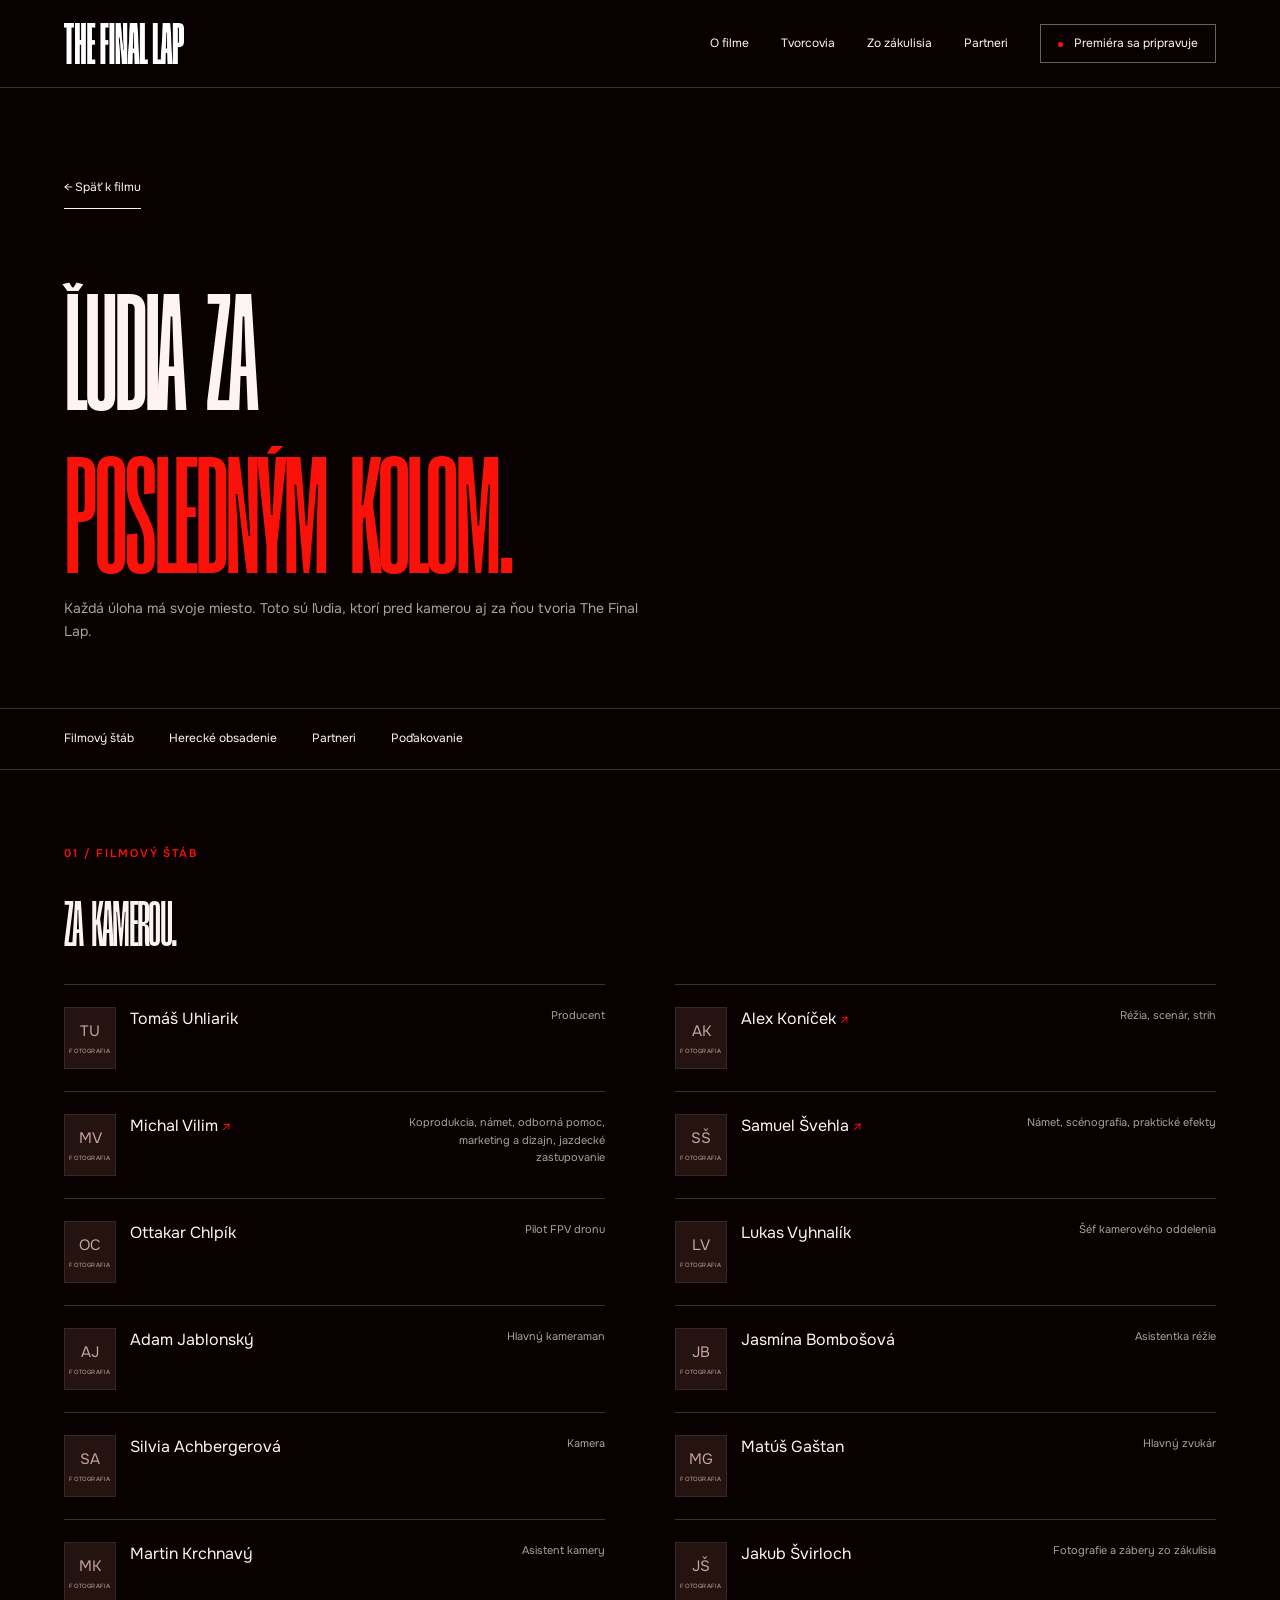
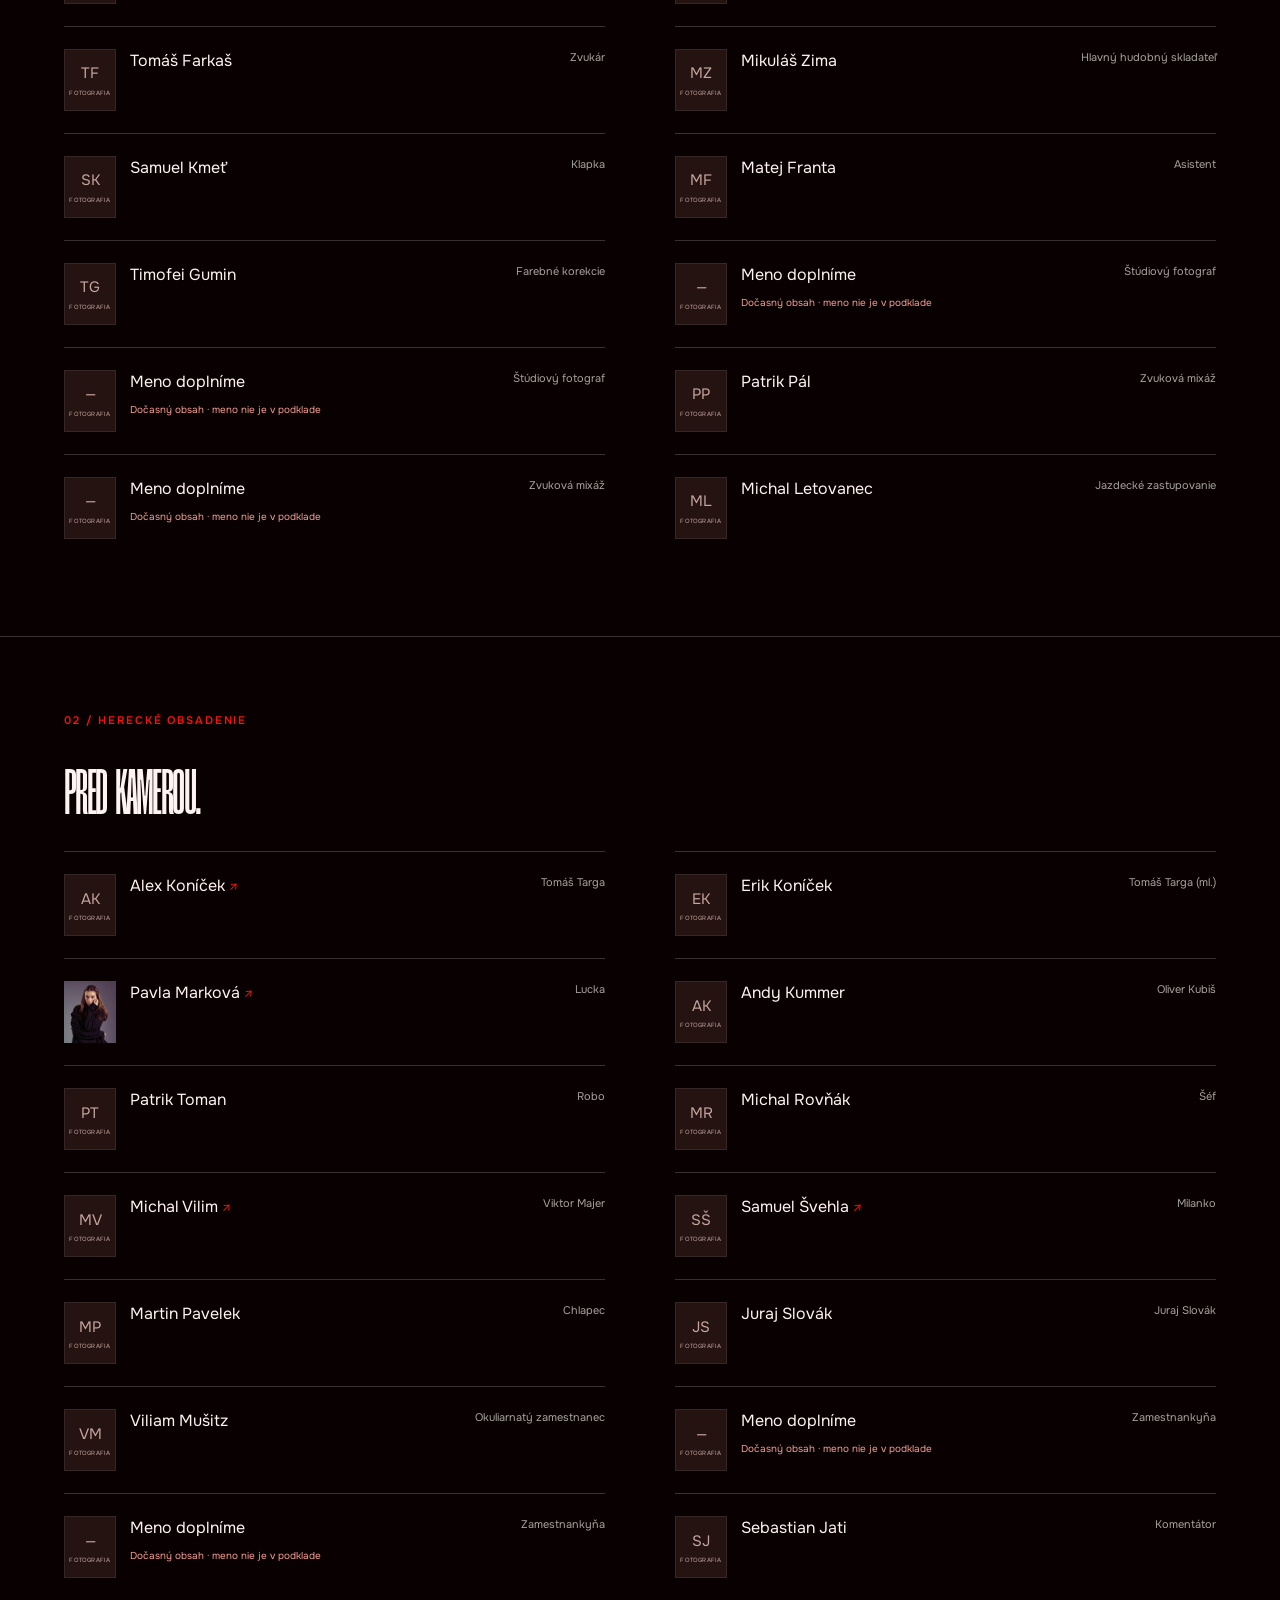
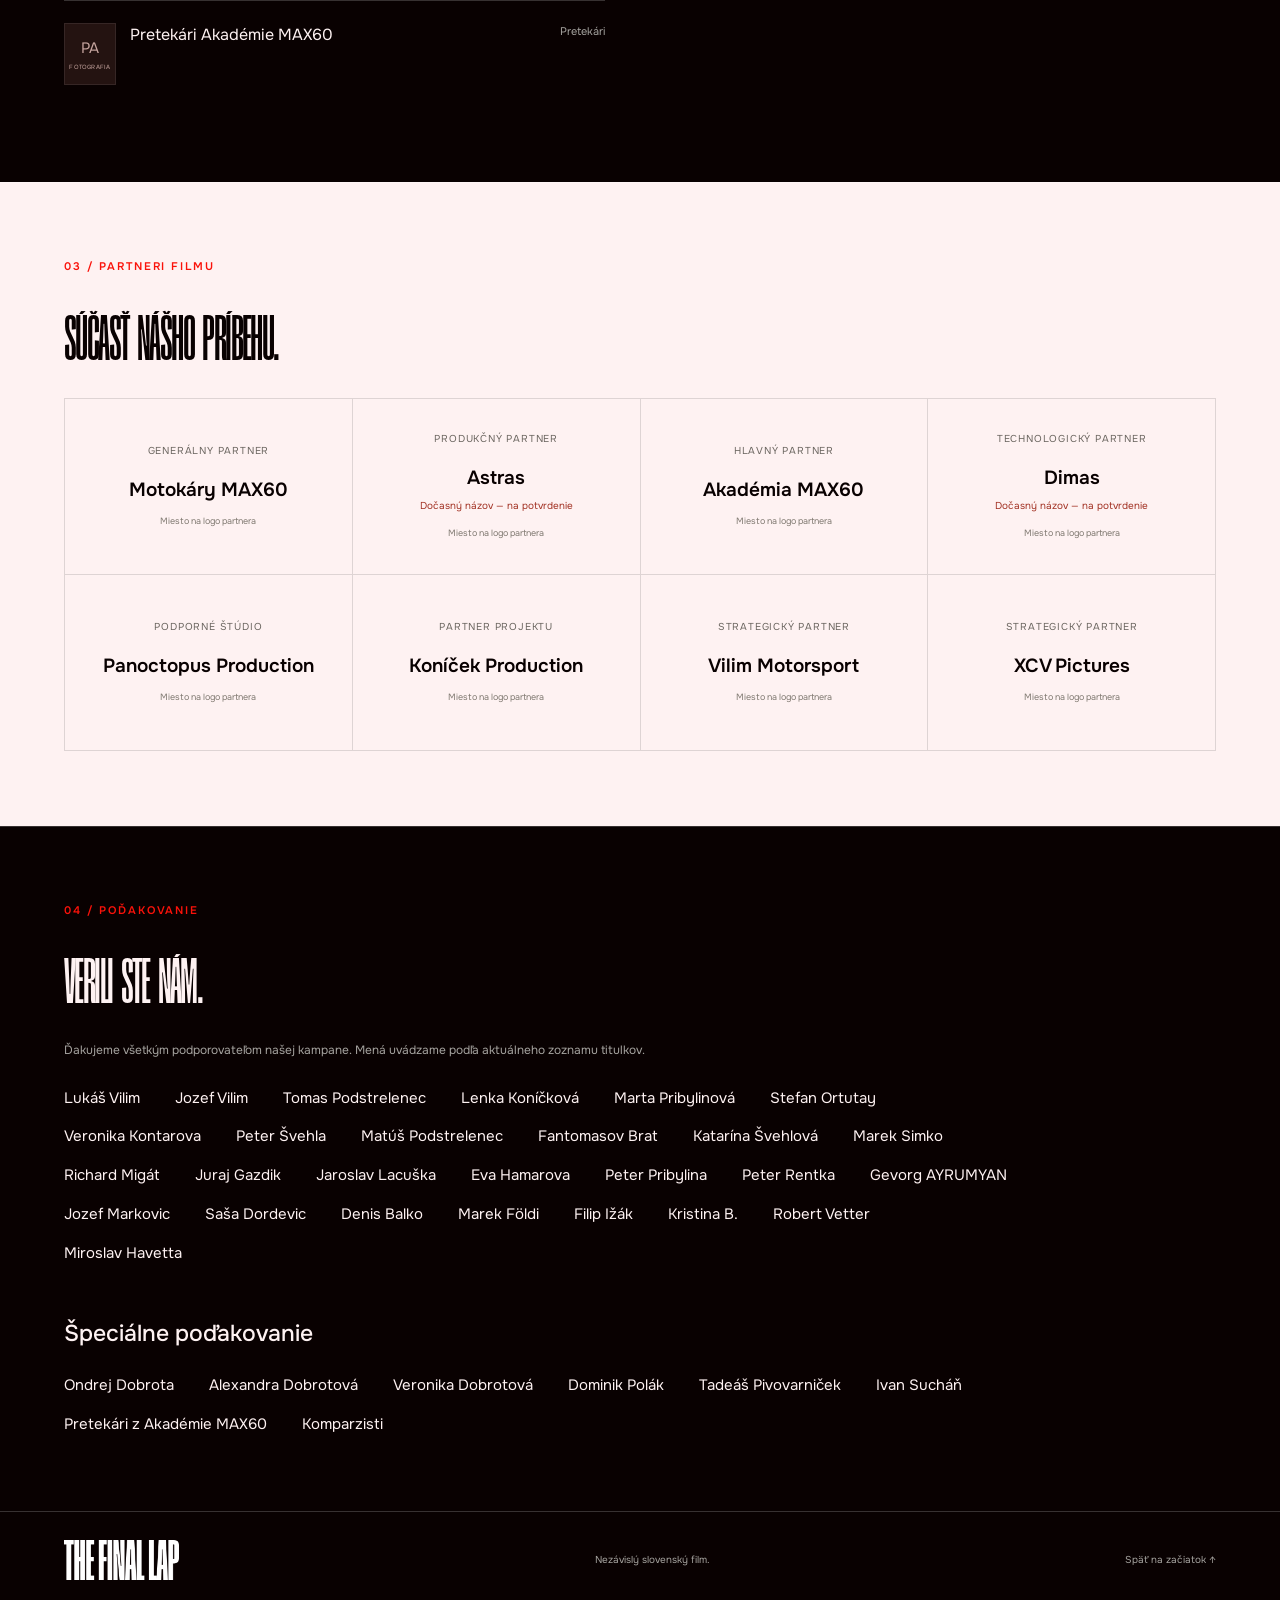
==== titulky.html @ b18e83c3 "initial commit" ====
<!doctype html>
<html lang="sk">
  <head>
    <meta charset="utf-8">
    <meta name="viewport" content="width=device-width, initial-scale=1">
    <meta name="theme-color" content="#090101">
    <title>
      Štáb a obsadenie — The Final Lap
    </title>
    <meta name="description" content="Kompletný štáb, herecké obsadenie, partneri a poďakovanie filmu The Final Lap.">
    <meta property="og:title" content="The Final Lap — Prvý svojho druhu">
    <meta property="og:description" content="Prvý slovenský motokárový film. Príbeh návratu na trať. Premiéra sa pripravuje.">
    <meta property="og:type" content="website">
    <meta property="og:locale" content="sk_SK">
    <meta property="og:image" content="assets/hero.webp">
    <link rel="icon" href="favicon.svg" type="image/svg+xml">
    <link rel="preload" href="assets/fonts/segment-a-bold.otf" as="font" type="font/otf" crossorigin>
    <link rel="stylesheet" href="styles.css">
    <script src="profiles.js" defer>
    </script>
    <script src="script.js" defer>
    </script>
  </head>
  <body class="credits-page">
    <a class="skip-link" href="#obsah">
      Preskočiť na obsah
    </a>
    <header class="header">
      <a class="brand" href="index.html" aria-label="The Final Lap — úvod">
        <img src="assets/logo.webp" alt="The Final Lap" width="1600" height="552">
      </a>
      <button class="menu-toggle" aria-expanded="false" aria-controls="navigation">
        Menu +
      </button>
      <nav class="nav" id="navigation" aria-label="Hlavná navigácia">
        <a href="index.html#o-filme">
          O filme
        </a>
        <a href="index.html#tvorcovia">
          Tvorcovia
        </a>
        <a href="index.html#zakulisie">
          Zo zákulisia
        </a>
        <a href="index.html#partneri">
          Partneri
        </a>
        <a class="nav-release" href="index.html#premiera">
          <span>
          </span>
          Premiéra sa pripravuje
        </a>
      </nav>
    </header>
    <main id="obsah">
      <section class="credits-hero wrap">
        <a class="text-link" href="index.html">
          ← Späť k filmu
        </a>
        <h1>
          Ľudia za
          <br>
          <span class="red">
            posledným kolom.
          </span>
        </h1>
        <p>
          Každá úloha má svoje miesto. Toto sú ľudia, ktorí pred kamerou aj za ňou tvoria The Final Lap.
        </p>
      </section>
      <nav class="credits-nav wrap" aria-label="Navigácia v titulkoch">
        <a href="#stab">
          Filmový štáb
        </a>
        <a href="#obsadenie">
          Herecké obsadenie
        </a>
        <a href="#partneri">
          Partneri
        </a>
        <a href="#podakovanie">
          Poďakovanie
        </a>
      </nav>
      <section class="credits-section wrap" id="stab">
        <p class="eyebrow red" style="margin-bottom:20px">
          01 / Filmový štáb
        </p>
        <h2>
          Za kamerou.
        </h2>
        <div class="credit-list">
          <div class="credit-row">
            <span class="credit-avatar placeholder-avatar" aria-label="Miesto na fotografiu">
              <span aria-hidden="true">
                TU
              </span>
              <small>
                Fotografia
              </small>
            </span>
            <div class="credit-person">
              <span class="name">
                Tomáš Uhliarik
              </span>
            </div>
            <span class="role">
              Producent
            </span>
          </div>
          <div class="credit-row">
            <span class="credit-avatar placeholder-avatar" aria-label="Miesto na fotografiu">
              <span aria-hidden="true">
                AK
              </span>
              <small>
                Fotografia
              </small>
            </span>
            <div class="credit-person">
              <button data-person="alex">
                <span class="name">
                  Alex Koníček
                </span>
              </button>
            </div>
            <span class="role">
              Réžia, scenár, strih
            </span>
          </div>
          <div class="credit-row">
            <span class="credit-avatar placeholder-avatar" aria-label="Miesto na fotografiu">
              <span aria-hidden="true">
                MV
              </span>
              <small>
                Fotografia
              </small>
            </span>
            <div class="credit-person">
              <button data-person="michal">
                <span class="name">
                  Michal Vilim
                </span>
              </button>
            </div>
            <span class="role">
              Koprodukcia, námet, odborná pomoc, marketing a dizajn, jazdecké zastupovanie
            </span>
          </div>
          <div class="credit-row">
            <span class="credit-avatar placeholder-avatar" aria-label="Miesto na fotografiu">
              <span aria-hidden="true">
                SŠ
              </span>
              <small>
                Fotografia
              </small>
            </span>
            <div class="credit-person">
              <button data-person="samuel">
                <span class="name">
                  Samuel Švehla
                </span>
              </button>
            </div>
            <span class="role">
              Námet, scénografia, praktické efekty
            </span>
          </div>
          <div class="credit-row">
            <span class="credit-avatar placeholder-avatar" aria-label="Miesto na fotografiu">
              <span aria-hidden="true">
                OC
              </span>
              <small>
                Fotografia
              </small>
            </span>
            <div class="credit-person">
              <span class="name">
                Ottakar Chlpík
              </span>
            </div>
            <span class="role">
              Pilot FPV dronu
            </span>
          </div>
          <div class="credit-row">
            <span class="credit-avatar placeholder-avatar" aria-label="Miesto na fotografiu">
              <span aria-hidden="true">
                LV
              </span>
              <small>
                Fotografia
              </small>
            </span>
            <div class="credit-person">
              <span class="name">
                Lukas Vyhnalík
              </span>
            </div>
            <span class="role">
              Šéf kamerového oddelenia
            </span>
          </div>
          <div class="credit-row">
            <span class="credit-avatar placeholder-avatar" aria-label="Miesto na fotografiu">
              <span aria-hidden="true">
                AJ
              </span>
              <small>
                Fotografia
              </small>
            </span>
            <div class="credit-person">
              <span class="name">
                Adam Jablonský
              </span>
            </div>
            <span class="role">
              Hlavný kameraman
            </span>
          </div>
          <div class="credit-row">
            <span class="credit-avatar placeholder-avatar" aria-label="Miesto na fotografiu">
              <span aria-hidden="true">
                JB
              </span>
              <small>
                Fotografia
              </small>
            </span>
            <div class="credit-person">
              <span class="name">
                Jasmína Bombošová
              </span>
            </div>
            <span class="role">
              Asistentka réžie
            </span>
          </div>
          <div class="credit-row">
            <span class="credit-avatar placeholder-avatar" aria-label="Miesto na fotografiu">
              <span aria-hidden="true">
                SA
              </span>
              <small>
                Fotografia
              </small>
            </span>
            <div class="credit-person">
              <span class="name">
                Silvia Achbergerová
              </span>
            </div>
            <span class="role">
              Kamera
            </span>
          </div>
          <div class="credit-row">
            <span class="credit-avatar placeholder-avatar" aria-label="Miesto na fotografiu">
              <span aria-hidden="true">
                MG
              </span>
              <small>
                Fotografia
              </small>
            </span>
            <div class="credit-person">
              <span class="name">
                Matúš Gaštan
              </span>
            </div>
            <span class="role">
              Hlavný zvukár
            </span>
          </div>
          <div class="credit-row">
            <span class="credit-avatar placeholder-avatar" aria-label="Miesto na fotografiu">
              <span aria-hidden="true">
                MK
              </span>
              <small>
                Fotografia
              </small>
            </span>
            <div class="credit-person">
              <span class="name">
                Martin Krchnavý
              </span>
            </div>
            <span class="role">
              Asistent kamery
            </span>
          </div>
          <div class="credit-row">
            <span class="credit-avatar placeholder-avatar" aria-label="Miesto na fotografiu">
              <span aria-hidden="true">
                JŠ
              </span>
              <small>
                Fotografia
              </small>
            </span>
            <div class="credit-person">
              <span class="name">
                Jakub Švirloch
              </span>
            </div>
            <span class="role">
              Fotografie a zábery zo zákulisia
            </span>
          </div>
          <div class="credit-row">
            <span class="credit-avatar placeholder-avatar" aria-label="Miesto na fotografiu">
              <span aria-hidden="true">
                TF
              </span>
              <small>
                Fotografia
              </small>
            </span>
            <div class="credit-person">
              <span class="name">
                Tomáš Farkaš
              </span>
            </div>
            <span class="role">
              Zvukár
            </span>
          </div>
          <div class="credit-row">
            <span class="credit-avatar placeholder-avatar" aria-label="Miesto na fotografiu">
              <span aria-hidden="true">
                MZ
              </span>
              <small>
                Fotografia
              </small>
            </span>
            <div class="credit-person">
              <span class="name">
                Mikuláš Zima
              </span>
            </div>
            <span class="role">
              Hlavný hudobný skladateľ
            </span>
          </div>
          <div class="credit-row">
            <span class="credit-avatar placeholder-avatar" aria-label="Miesto na fotografiu">
              <span aria-hidden="true">
                SK
              </span>
              <small>
                Fotografia
              </small>
            </span>
            <div class="credit-person">
              <span class="name">
                Samuel Kmeť
              </span>
            </div>
            <span class="role">
              Klapka
            </span>
          </div>
          <div class="credit-row">
            <span class="credit-avatar placeholder-avatar" aria-label="Miesto na fotografiu">
              <span aria-hidden="true">
                MF
              </span>
              <small>
                Fotografia
              </small>
            </span>
            <div class="credit-person">
              <span class="name">
                Matej Franta
              </span>
            </div>
            <span class="role">
              Asistent
            </span>
          </div>
          <div class="credit-row">
            <span class="credit-avatar placeholder-avatar" aria-label="Miesto na fotografiu">
              <span aria-hidden="true">
                TG
              </span>
              <small>
                Fotografia
              </small>
            </span>
            <div class="credit-person">
              <span class="name">
                Timofei Gumin
              </span>
            </div>
            <span class="role">
              Farebné korekcie
            </span>
          </div>
          <div class="credit-row">
            <span class="credit-avatar placeholder-avatar" aria-label="Miesto na fotografiu">
              <span aria-hidden="true">
                —
              </span>
              <small>
                Fotografia
              </small>
            </span>
            <div class="credit-person">
              <span class="name">
                Meno doplníme
              </span>
              <span class="pending">
                Dočasný obsah · meno nie je v podklade
              </span>
            </div>
            <span class="role">
              Štúdiový fotograf
            </span>
          </div>
          <div class="credit-row">
            <span class="credit-avatar placeholder-avatar" aria-label="Miesto na fotografiu">
              <span aria-hidden="true">
                —
              </span>
              <small>
                Fotografia
              </small>
            </span>
            <div class="credit-person">
              <span class="name">
                Meno doplníme
              </span>
              <span class="pending">
                Dočasný obsah · meno nie je v podklade
              </span>
            </div>
            <span class="role">
              Štúdiový fotograf
            </span>
          </div>
          <div class="credit-row">
            <span class="credit-avatar placeholder-avatar" aria-label="Miesto na fotografiu">
              <span aria-hidden="true">
                PP
              </span>
              <small>
                Fotografia
              </small>
            </span>
            <div class="credit-person">
              <span class="name">
                Patrik Pál
              </span>
            </div>
            <span class="role">
              Zvuková mixáž
            </span>
          </div>
          <div class="credit-row">
            <span class="credit-avatar placeholder-avatar" aria-label="Miesto na fotografiu">
              <span aria-hidden="true">
                —
              </span>
              <small>
                Fotografia
              </small>
            </span>
            <div class="credit-person">
              <span class="name">
                Meno doplníme
              </span>
              <span class="pending">
                Dočasný obsah · meno nie je v podklade
              </span>
            </div>
            <span class="role">
              Zvuková mixáž
            </span>
          </div>
          <div class="credit-row">
            <span class="credit-avatar placeholder-avatar" aria-label="Miesto na fotografiu">
              <span aria-hidden="true">
                ML
              </span>
              <small>
                Fotografia
              </small>
            </span>
            <div class="credit-person">
              <span class="name">
                Michal Letovanec
              </span>
            </div>
            <span class="role">
              Jazdecké zastupovanie
            </span>
          </div>
        </div>
      </section>
      <section class="credits-section wrap" id="obsadenie">
        <p class="eyebrow red" style="margin-bottom:20px">
          02 / Herecké obsadenie
        </p>
        <h2>
          Pred kamerou.
        </h2>
        <div class="credit-list">
          <div class="credit-row">
            <span class="credit-avatar placeholder-avatar" aria-label="Miesto na fotografiu">
              <span aria-hidden="true">
                AK
              </span>
              <small>
                Fotografia
              </small>
            </span>
            <div class="credit-person">
              <button data-person="alex">
                <span class="name">
                  Alex Koníček
                </span>
              </button>
            </div>
            <span class="role">
              Tomáš Targa
            </span>
          </div>
          <div class="credit-row">
            <span class="credit-avatar placeholder-avatar" aria-label="Miesto na fotografiu">
              <span aria-hidden="true">
                EK
              </span>
              <small>
                Fotografia
              </small>
            </span>
            <div class="credit-person">
              <span class="name">
                Erik Koníček
              </span>
            </div>
            <span class="role">
              Tomáš Targa (ml.)
            </span>
          </div>
          <div class="credit-row">
            <img class="credit-avatar" src="assets/pavla.webp" alt="" loading="lazy" width="1080" height="1350">
            <div class="credit-person">
              <button data-person="pavla">
                <span class="name">
                  Pavla Marková
                </span>
              </button>
            </div>
            <span class="role">
              Lucka
            </span>
          </div>
          <div class="credit-row">
            <span class="credit-avatar placeholder-avatar" aria-label="Miesto na fotografiu">
              <span aria-hidden="true">
                AK
              </span>
              <small>
                Fotografia
              </small>
            </span>
            <div class="credit-person">
              <span class="name">
                Andy Kummer
              </span>
            </div>
            <span class="role">
              Oliver Kubiš
            </span>
          </div>
          <div class="credit-row">
            <span class="credit-avatar placeholder-avatar" aria-label="Miesto na fotografiu">
              <span aria-hidden="true">
                PT
              </span>
              <small>
                Fotografia
              </small>
            </span>
            <div class="credit-person">
              <span class="name">
                Patrik Toman
              </span>
            </div>
            <span class="role">
              Robo
            </span>
          </div>
          <div class="credit-row">
            <span class="credit-avatar placeholder-avatar" aria-label="Miesto na fotografiu">
              <span aria-hidden="true">
                MR
              </span>
              <small>
                Fotografia
              </small>
            </span>
            <div class="credit-person">
              <span class="name">
                Michal Rovňák
              </span>
            </div>
            <span class="role">
              Šéf
            </span>
          </div>
          <div class="credit-row">
            <span class="credit-avatar placeholder-avatar" aria-label="Miesto na fotografiu">
              <span aria-hidden="true">
                MV
              </span>
              <small>
                Fotografia
              </small>
            </span>
            <div class="credit-person">
              <button data-person="michal">
                <span class="name">
                  Michal Vilim
                </span>
              </button>
            </div>
            <span class="role">
              Viktor Majer
            </span>
          </div>
          <div class="credit-row">
            <span class="credit-avatar placeholder-avatar" aria-label="Miesto na fotografiu">
              <span aria-hidden="true">
                SŠ
              </span>
              <small>
                Fotografia
              </small>
            </span>
            <div class="credit-person">
              <button data-person="samuel">
                <span class="name">
                  Samuel Švehla
                </span>
              </button>
            </div>
            <span class="role">
              Milanko
            </span>
          </div>
          <div class="credit-row">
            <span class="credit-avatar placeholder-avatar" aria-label="Miesto na fotografiu">
              <span aria-hidden="true">
                MP
              </span>
              <small>
                Fotografia
              </small>
            </span>
            <div class="credit-person">
              <span class="name">
                Martin Pavelek
              </span>
            </div>
            <span class="role">
              Chlapec
            </span>
          </div>
          <div class="credit-row">
            <span class="credit-avatar placeholder-avatar" aria-label="Miesto na fotografiu">
              <span aria-hidden="true">
                JS
              </span>
              <small>
                Fotografia
              </small>
            </span>
            <div class="credit-person">
              <span class="name">
                Juraj Slovák
              </span>
            </div>
            <span class="role">
              Juraj Slovák
            </span>
          </div>
          <div class="credit-row">
            <span class="credit-avatar placeholder-avatar" aria-label="Miesto na fotografiu">
              <span aria-hidden="true">
                VM
              </span>
              <small>
                Fotografia
              </small>
            </span>
            <div class="credit-person">
              <span class="name">
                Viliam Mušitz
              </span>
            </div>
            <span class="role">
              Okuliarnatý zamestnanec
            </span>
          </div>
          <div class="credit-row">
            <span class="credit-avatar placeholder-avatar" aria-label="Miesto na fotografiu">
              <span aria-hidden="true">
                —
              </span>
              <small>
                Fotografia
              </small>
            </span>
            <div class="credit-person">
              <span class="name">
                Meno doplníme
              </span>
              <span class="pending">
                Dočasný obsah · meno nie je v podklade
              </span>
            </div>
            <span class="role">
              Zamestnankyňa
            </span>
          </div>
          <div class="credit-row">
            <span class="credit-avatar placeholder-avatar" aria-label="Miesto na fotografiu">
              <span aria-hidden="true">
                —
              </span>
              <small>
                Fotografia
              </small>
            </span>
            <div class="credit-person">
              <span class="name">
                Meno doplníme
              </span>
              <span class="pending">
                Dočasný obsah · meno nie je v podklade
              </span>
            </div>
            <span class="role">
              Zamestnankyňa
            </span>
          </div>
          <div class="credit-row">
            <span class="credit-avatar placeholder-avatar" aria-label="Miesto na fotografiu">
              <span aria-hidden="true">
                SJ
              </span>
              <small>
                Fotografia
              </small>
            </span>
            <div class="credit-person">
              <span class="name">
                Sebastian Jati
              </span>
            </div>
            <span class="role">
              Komentátor
            </span>
          </div>
          <div class="credit-row">
            <span class="credit-avatar placeholder-avatar" aria-label="Miesto na fotografiu">
              <span aria-hidden="true">
                PA
              </span>
              <small>
                Fotografia
              </small>
            </span>
            <div class="credit-person">
              <span class="name">
                Pretekári Akadémie MAX60
              </span>
            </div>
            <span class="role">
              Pretekári
            </span>
          </div>
        </div>
      </section>
      <section class="credits-section light wrap" id="partneri">
        <p class="eyebrow red" style="margin-bottom:20px">
          03 / Partneri filmu
        </p>
        <h2>
          Súčasť nášho príbehu.
        </h2>
        <div class="partner-grid">
          <div class="partner">
            <span class="partner-role">
              Generálny partner
            </span>
            <strong>
              Motokáry MAX60
            </strong>
            <span class="logo-pending">
              Miesto na logo partnera
            </span>
          </div>
          <div class="partner">
            <span class="partner-role">
              Produkčný partner
            </span>
            <strong>
              Astras
            </strong>
            <span class="pending">
              Dočasný názov — na potvrdenie
            </span>
            <span class="logo-pending">
              Miesto na logo partnera
            </span>
          </div>
          <div class="partner">
            <span class="partner-role">
              Hlavný partner
            </span>
            <strong>
              Akadémia MAX60
            </strong>
            <span class="logo-pending">
              Miesto na logo partnera
            </span>
          </div>
          <div class="partner">
            <span class="partner-role">
              Technologický partner
            </span>
            <strong>
              Dimas
            </strong>
            <span class="pending">
              Dočasný názov — na potvrdenie
            </span>
            <span class="logo-pending">
              Miesto na logo partnera
            </span>
          </div>
          <div class="partner">
            <span class="partner-role">
              Podporné štúdio
            </span>
            <strong>
              Panoctopus Production
            </strong>
            <span class="logo-pending">
              Miesto na logo partnera
            </span>
          </div>
          <div class="partner">
            <span class="partner-role">
              Partner projektu
            </span>
            <strong>
              Koníček Production
            </strong>
            <span class="logo-pending">
              Miesto na logo partnera
            </span>
          </div>
          <div class="partner">
            <span class="partner-role">
              Strategický partner
            </span>
            <strong>
              Vilim Motorsport
            </strong>
            <span class="logo-pending">
              Miesto na logo partnera
            </span>
          </div>
          <div class="partner">
            <span class="partner-role">
              Strategický partner
            </span>
            <strong>
              XCV Pictures
            </strong>
            <span class="logo-pending">
              Miesto na logo partnera
            </span>
          </div>
        </div>
      </section>
      <section class="credits-section wrap" id="podakovanie">
        <p class="eyebrow red" style="margin-bottom:20px">
          04 / Poďakovanie
        </p>
        <h2>
          Verili ste nám.
        </h2>
        <p class="credits-note">
          Ďakujeme všetkým podporovateľom našej kampane. Mená uvádzame podľa aktuálneho zoznamu titulkov.
        </p>
        <div class="thanks-list">
          <span>
            Lukáš Vilim
          </span>
          <span>
            Jozef Vilim
          </span>
          <span>
            Tomas Podstrelenec
          </span>
          <span>
            Lenka Koníčková
          </span>
          <span>
            Marta Pribylinová
          </span>
          <span>
            Stefan Ortutay
          </span>
          <span>
            Veronika Kontarova
          </span>
          <span>
            Peter Švehla
          </span>
          <span>
            Matúš Podstrelenec
          </span>
          <span>
            Fantomasov Brat
          </span>
          <span>
            Katarína Švehlová
          </span>
          <span>
            Marek Simko
          </span>
          <span>
            Richard Migát
          </span>
          <span>
            Juraj Gazdik
          </span>
          <span>
            Jaroslav Lacuška
          </span>
          <span>
            Eva Hamarova
          </span>
          <span>
            Peter Pribylina
          </span>
          <span>
            Peter Rentka
          </span>
          <span>
            Gevorg AYRUMYAN
          </span>
          <span>
            Jozef Markovic
          </span>
          <span>
            Saša Dordevic
          </span>
          <span>
            Denis Balko
          </span>
          <span>
            Marek Földi
          </span>
          <span>
            Filip Ižák
          </span>
          <span>
            Kristina B.
          </span>
          <span>
            Robert Vetter
          </span>
          <span>
            Miroslav Havetta
          </span>
        </div>
        <h3 style="margin:55px 0 25px">
          Špeciálne poďakovanie
        </h3>
        <div class="thanks-list">
          <span>
            Ondrej Dobrota
          </span>
          <span>
            Alexandra Dobrotová
          </span>
          <span>
            Veronika Dobrotová
          </span>
          <span>
            Dominik Polák
          </span>
          <span>
            Tadeáš Pivovarniček
          </span>
          <span>
            Ivan Sucháň
          </span>
          <span>
            Pretekári z Akadémie MAX60
          </span>
          <span>
            Komparzisti
          </span>
        </div>
      </section>
    </main>
    <footer class="footer wrap">
      <a href="index.html">
        <img src="assets/logo.webp" alt="The Final Lap — úvod" width="1600" height="552">
      </a>
      <span>
        Nezávislý slovenský film.
      </span>
      <a href="#obsah">
        Späť na začiatok ↑
      </a>
    </footer>
    <dialog id="profile-dialog" aria-labelledby="profile-name">
      <button class="dialog-close" aria-label="Zavrieť medailón">
        ×
      </button>
      <div class="profile-layout">
        <div class="portrait profile-portrait">
        </div>
        <div class="profile-copy">
          <h2 id="profile-name">
          </h2>
          <p class="profile-role">
          </p>
          <p class="profile-bio">
          </p>
          <p class="profile-source">
          </p>
        </div>
      </div>
    </dialog>
  </body>
</html>
---- styles.css ----
@font-face {
  font-family: Onest;
  src: url('assets/fonts/onest-400.ttf') format('truetype');
  font-weight: 400;
  font-display: swap
}

@font-face {
  font-family: Onest;
  src: url('assets/fonts/onest-500.ttf') format('truetype');
  font-weight: 500;
  font-display: swap
}

@font-face {
  font-family: Onest;
  src: url('assets/fonts/onest-600.ttf') format('truetype');
  font-weight: 600;
  font-display: swap
}

@font-face {
  font-family: Onest;
  src: url('assets/fonts/onest-700.ttf') format('truetype');
  font-weight: 700;
  font-display: swap
}

@font-face {
  font-family: 'Segment A';
  src: url('assets/fonts/segment-a-bold.otf') format('opentype');
  font-weight: 400;
  font-display: swap
}

/* FARBY A ZÁKLADNÉ NASTAVENIA */
:root {
  --red: #fa120a;
  --ink: #090101;
  --paper: #fef2f2;
  --muted: #a5a39f;
  --line: #ffffff30;
  --display: 'Segment A',Impact,Onest,sans-serif;
  --gutter: clamp(22px,5vw,88px)
}

* {
  box-sizing: border-box
}

html {
  scroll-behavior: smooth;
  scroll-padding-top: 95px
}

body {
  margin: 0;
  background: var(--ink);
  color: var(--paper);
  font-family: Onest,Arial,sans-serif;
  font-size: 15px;
  line-height: 1.65
}

body.modal-open {
  overflow: hidden
}

a {
  color: inherit;
  text-decoration: none
}

button {
  font: inherit;
  color: inherit;
  cursor: pointer
}

img {
  display: block;
  max-width: 100%;
  height: auto
}

button,a {
  -webkit-tap-highlight-color: transparent
}

button:focus-visible,a:focus-visible,summary:focus-visible {
  outline: 2px solid var(--red);
  outline-offset: 6px
}

::selection {
  background: var(--red);
  color: white
}

h1,h2,h3,p {
  margin: 0
}

h1,h2 {
  font-family: var(--display);
  font-weight: 400;
  text-transform: uppercase;
  line-height: .98;
  letter-spacing: -.025em
}

h2 {
  font-size: clamp(82px,10vw,150px)
}

h3 {
  font-weight: 500;
  font-size: 23px;
  line-height: 1.2
}

p+p {
  margin-top: 20px
}

small {
  font-size: 12px
}

.eyebrow {
  font-size: 11px;
  letter-spacing: .17em;
  text-transform: uppercase;
  font-weight: 600;
  line-height: 1.5
}

.red {
  color: var(--red)
}

.muted {
  color: var(--muted)
}

.wrap {
  padding-inline: var(--gutter)
}

.section {
  padding-block: 110px
}

.skip-link {
  position: fixed;
  left: 20px;
  top: 10px;
  transform: translateY(-200%);
  opacity: 0;
  pointer-events: none;
  z-index: 100;
  background: var(--paper);
  color: var(--ink);
  padding: 12px
}

.skip-link:focus {
  transform: none;
  opacity: 1;
  pointer-events: auto
}

/* HLAVIČKA A NAVIGÁCIA */
.header {
  height: 88px;
  display: flex;
  align-items: center;
  justify-content: space-between;
  padding-inline: var(--gutter);
  position: absolute;
  top: 0;
  left: 0;
  width: 100%;
  z-index: 10;
  border-bottom: 1px solid var(--line)
}

.brand {
  width: 120px
}

.nav {
  display: flex;
  gap: 32px;
  align-items: center
}

.nav a {
  font-size: 12px
}

.nav a:hover,.nav a[aria-current] {
  color: var(--red)
}

.nav .nav-release {
  border: 1px solid #ffffff60;
  padding: 9px 17px
}

.nav-release span {
  display: inline-block;
  width: 5px;
  height: 5px;
  background: var(--red);
  border-radius: 50%;
  margin-right: 8px
}

.menu-toggle {
  display: none;
  background: none;
  border: 1px solid var(--line);
  padding: 8px 15px
}

/* ÚVODNÝ FILMOVÝ VIZUÁL */
.hero {
  position: relative;
  min-height: 840px;
  height: 100svh;
  max-height: 1100px;
  display: flex;
  flex-direction: column;
  justify-content: space-between;
  padding-top: 134px;
  overflow: hidden;
  background: #202323
}

.hero-photo {
  position: absolute;
  inset: 0;
  width: 100%;
  height: 100%;
  object-fit: cover;
  object-position: 50% 57%;
  z-index: 0
}

.hero:after {
  content: '';
  position: absolute;
  inset: 0;
  background: linear-gradient(180deg,#080c0e85 0%,#080c0e25 28%,#080c0e10 42%,#080c0edb 100%);
  z-index: 0
}

.hero-top,.hero-title,.hero-bottom {
  position: relative;
  z-index: 1
}

.hero-top {
  display: flex;
  justify-content: space-between;
  align-items: center
}

.hero-top .eyebrow:last-child {
  color: #e0dfd9
}

.hero-title {
  width: 100%;
  margin-top: 25px
}

.hero-title img {
  width: 100%;
  height: auto;
  max-height: none;
  object-fit: contain
}

.hero-title .title-note {
  font-family: Onest,Arial,sans-serif;
  display: flex;
  justify-content: space-between;
  margin-top: 19px;
  font-size: 10px;
  letter-spacing: .22em;
  text-transform: uppercase
}

.hero-bottom {
  padding-block: 35px 48px;
  display: flex;
  justify-content: space-between;
  align-items: flex-end;
  gap: 35px
}

.hero-bottom h2 {
  font-size: clamp(52px,5.5vw,80px);
  line-height: 1.05;
  max-width: 600px
}

.hero-bottom p {
  max-width: 330px;
  font-size: 13px;
  margin-top: 18px;
  color: #dbdad4
}

.button {
  display: inline-flex;
  align-items: center;
  justify-content: space-between;
  gap: 35px;
  padding: 17px 23px;
  font-size: 12px;
  font-weight: 600;
  border: 1px solid currentColor;
  transition: background .2s,color .2s
}

.button:hover {
  background: var(--paper);
  color: var(--ink)
}

.button.primary {
  background: var(--red);
  border-color: var(--red);
  color: white
}

.button.primary:hover {
  background: #c6140e
}

.arrow {
  font-size: 22px;
  line-height: 1
}

.hero-side {
  position: absolute;
  right: 14px;
  top: 46%;
  z-index: 1;
  writing-mode: vertical-rl;
  font-size: 9px;
  letter-spacing: .23em
}

.ribbon {
  background: var(--red);
  padding: 16px var(--gutter);
  display: flex;
  justify-content: space-between;
  gap: 20px;
  font-size: 10px;
  letter-spacing: .15em;
  text-transform: uppercase
}

.ribbon span:before {
  content: '+';
  margin-right: 22px
}

/* PRÍBEH FILMU */
.light {
  background: var(--paper);
  color: var(--ink)
}

.section-kicker {
  display: flex;
  justify-content: space-between;
  align-items: center;
  border-top: 1px solid currentColor;
  padding-top: 17px;
  margin-bottom: 52px;
  opacity: .8
}

.story-grid {
  display: grid;
  grid-template-columns: 1.1fr 1fr;
  gap: 9vw;
  align-items: start
}

.story-title span {
  color: var(--red)
}

.story-copy {
  padding-top: 8px
}

.story-copy .lead {
  font-size: clamp(20px,2vw,27px);
  line-height: 1.45;
  letter-spacing: -.035em
}

.story-copy p:not(.lead) {
  color: #5d5b56;
  font-size: 14px
}

.film-facts {
  display: grid;
  grid-template-columns: 1fr 1fr;
  gap: 20px;
  margin-top: 38px;
  border-top: 1px solid #1113;
  padding-top: 22px
}

.film-facts dt {
  font-size: 10px;
  text-transform: uppercase;
  letter-spacing: .1em;
  color: #76726c
}

.film-facts dd {
  margin: 5px 0 0;
  font-size: 13px
}

.story-image {
  margin: 70px 0 0;
  position: relative
}

.story-image img {
  width: 100%;
  max-height: 540px;
  object-fit: cover
}

.story-image figcaption {
  display: flex;
  justify-content: space-between;
  font-size: 10px;
  text-transform: uppercase;
  letter-spacing: .12em;
  margin-top: 12px
}

.quote-line {
  font-size: clamp(28px,4.5vw,64px);
  font-weight: 500;
  letter-spacing: -.055em;
  line-height: 1.2;
  max-width: 1000px;
  margin-top: 60px
}

.quote-line span {
  color: #96918a
}

/* TVÁRE FILMU A GALÉRIA */
.section-heading {
  display: flex;
  justify-content: space-between;
  gap: 40px;
  align-items: end;
  margin-bottom: 45px
}

.section-heading p {
  max-width: 310px;
  color: var(--muted);
  font-size: 13px
}

.people-grid {
  display: grid;
  grid-template-columns: repeat(4,1fr);
  gap: 20px
}

.person-card {
  position: relative;
  background: none;
  border: 0;
  text-align: left;
  padding: 0;
  display: block;
  width: 100%
}

.portrait {
  aspect-ratio: 3/4;
  background: #1b1b19;
  position: relative;
  overflow: hidden;
  border: 1px solid #ffffff15;
  display: flex;
  align-items: center;
  justify-content: center
}

.portrait img {
  width: 100%;
  height: 100%;
  object-fit: cover;
  filter: grayscale(1);
  transition: filter .3s,transform .4s
}

.person-card:hover .portrait img {
  filter: grayscale(0);
  transform: scale(1.025)
}

.portrait .initials {
  font-family: var(--display);
  font-size: clamp(65px,8vw,120px);
  color: #343431;
  letter-spacing: -.04em
}

.portrait:after {
  content: '';
  position: absolute;
  inset: 13px;
  border: 1px solid #ffffff15;
  pointer-events: none
}

.photo-label {
  position: absolute;
  bottom: 25px;
  font-size: 9px;
  letter-spacing: .12em;
  text-transform: uppercase;
  color: #b2b1ab
}

.person-number {
  position: absolute;
  top: 25px;
  left: 25px;
  font-size: 10px;
  color: var(--red)
}

.person-card h3 {
  font-size: 19px;
  margin: 20px 30px 5px 0
}

.person-card p {
  font-size: 11px;
  color: var(--muted);
  line-height: 1.55
}

.person-plus {
  position: absolute;
  right: 0;
  bottom: 24px;
  color: var(--red);
  font-size: 25px
}

.text-link {
  display: inline-flex;
  gap: 45px;
  align-items: center;
  border-bottom: 1px solid currentColor;
  padding: 10px 0;
  font-size: 12px
}

.text-link:hover {
  color: var(--red)
}

.team-footer {
  display: flex;
  justify-content: space-between;
  gap: 30px;
  align-items: center;
  margin-top: 45px;
  border-top: 1px solid var(--line);
  padding-top: 25px
}

.team-footer p {
  color: var(--muted);
  font-size: 12px;
  max-width: 430px
}

.stills {
  padding-top: 10px
}

.stills-grid {
  display: grid;
  grid-template-columns: 1.4fr 1fr;
  gap: 20px
}

.gallery-item {
  border: 0;
  padding: 0;
  background: #20201e;
  position: relative;
  overflow: hidden;
  width: 100%;
  display: block
}

.gallery-item img {
  width: 100%;
  height: 100%;
  object-fit: cover;
  transition: transform .5s
}

.gallery-item:hover img {
  transform: scale(1.035)
}

.gallery-item:after {
  content: '↗';
  position: absolute;
  bottom: 14px;
  right: 18px;
  font-size: 23px;
  color: white;
  text-shadow: 0 1px 5px black
}

.stills-grid .gallery-item {
  aspect-ratio: 16/9
}

.gallery-caption {
  font-size: 10px;
  color: var(--muted);
  text-transform: uppercase;
  letter-spacing: .12em;
  margin-top: 14px
}

/* ZÁKULISIE */
.bts {
  background: #160504
}

.bts .section-heading h2 {
  max-width: 650px
}

.bts-grid {
  display: grid;
  grid-template-columns: 1.4fr 1fr 1fr;
  grid-template-rows: 230px 230px;
  gap: 16px
}

.bts-grid .gallery-item:first-child {
  grid-row: span 2
}

.bts-grid .gallery-item:first-child img {
  object-position: 60%
}

.bts-grid .gallery-item:last-child {
  grid-column: span 2
}

.bts-foot {
  display: flex;
  justify-content: space-between;
  margin-top: 24px;
  font-size: 11px;
  color: var(--muted)
}

/* PODPORA A PARTNERI */
.support {
  background: linear-gradient(120deg,#fa120a,#b40d06);
  color: var(--paper);
  position: relative;
  overflow: hidden
}

.support-grid {
  display: grid;
  grid-template-columns: 1fr 1fr;
  gap: 10vw
}

.support h2 {
  font-size: clamp(90px,11vw,160px)
}

.support-copy {
  font-size: 14px;
  max-width: 420px;
  padding-top: 8px
}

.support-copy .text-link:hover {
  color: var(--ink)
}

.funding {
  display: flex;
  align-items: end;
  gap: 45px;
  margin-top: 60px;
  border-top: 1px solid #ffffff50;
  padding-top: 35px
}

.funding-value {
  font-family: var(--display);
  font-size: clamp(130px,21vw,300px);
  line-height: 1;
  white-space: nowrap;
  letter-spacing: -.035em
}

.funding-details {
  display: flex;
  gap: 50px;
  margin-bottom: 13px
}

.funding-details strong {
  font-size: 32px;
  font-weight: 500;
  line-height: 1.1;
  display: block
}

.funding-details span {
  font-size: 11px;
  display: block;
  margin-top: 7px
}

.partners-intro {
  display: flex;
  align-items: end;
  justify-content: space-between;
  gap: 30px;
  margin-bottom: 40px
}

.partners-intro h2 {
  font-size: clamp(75px,8vw,120px)
}

.partners-intro p {
  max-width: 340px;
  color: #605e58;
  font-size: 13px
}

.partner-grid {
  display: grid;
  grid-template-columns: repeat(4,1fr);
  border-left: 1px solid #1112;
  border-top: 1px solid #1112
}

.partner {
  border-right: 1px solid #1112;
  border-bottom: 1px solid #1112;
  padding: 30px 20px;
  min-height: 176px;
  display: flex;
  flex-direction: column;
  justify-content: center;
  text-align: center
}

.partner strong {
  font-size: 19px;
  font-weight: 600;
  line-height: 1.3
}

.partner .partner-role {
  font-size: 10px;
  text-transform: uppercase;
  letter-spacing: .08em;
  color: #6a655f;
  margin-bottom: 18px
}

.partner .logo-pending {
  font-size: 9px;
  color: #807a72;
  margin-top: 12px
}

.pending {
  font-size: 10px;
  color: #a23224;
  display: block;
  margin-top: 7px
}

.release {
  display: flex;
  justify-content: space-between;
  align-items: center;
  gap: 35px;
  border-top: 1px solid var(--line);
  padding-block: 65px
}

.release h2 {
  font-size: clamp(65px,8vw,110px)
}

.release p {
  font-size: 13px;
  color: var(--muted);
  max-width: 330px;
  margin-top: 18px
}

.footer {
  display: flex;
  justify-content: space-between;
  align-items: center;
  gap: 25px;
  border-top: 1px solid var(--line);
  padding-block: 28px;
  font-size: 10px;
  color: var(--muted)
}

.footer img {
  width: 115px
}

.footer-links {
  display: flex;
  gap: 25px
}

/* SAMOSTATNÁ STRÁNKA TITULKOV */
.credits-page .header {
  position: relative
}

.credits-hero {
  padding-block: 80px 65px
}

.credits-hero h1 {
  font-size: clamp(80px,13vw,180px);
  margin-top: 32px
}

.credits-hero p {
  max-width: 580px;
  color: var(--muted);
  font-size: 14px;
  margin-top: 30px
}

.credits-nav {
  display: flex;
  gap: 35px;
  flex-wrap: wrap;
  padding-block: 20px;
  border-top: 1px solid var(--line);
  border-bottom: 1px solid var(--line);
  font-size: 12px
}

.credits-section {
  padding-block: 75px
}

.credits-section h2 {
  font-size: clamp(50px,5vw,76px);
  margin-bottom: 40px
}

.credit-list {
  display: grid;
  grid-template-columns: 1fr 1fr;
  column-gap: 70px
}

.credit-row {
  display: flex;
  align-items: start;
  justify-content: space-between;
  gap: 20px;
  border-top: 1px solid var(--line);
  padding: 22px 0
}

.credit-row .name {
  font-size: 16px;
  line-height: 1.4
}

.credit-row .role {
  font-size: 11px;
  color: var(--muted);
  max-width: 48%;
  text-align: right;
  line-height: 1.6
}

.credit-row .pending {
  color: #f49c91
}

.credit-row button {
  background: none;
  border: 0;
  padding: 0;
  text-align: left
}

.credit-row button:hover {
  color: var(--red)
}

.credit-row button .name:after {
  content: ' ↗';
  color: var(--red);
  font-size: 13px
}

.credits-note {
  font-size: 12px;
  color: var(--muted);
  margin: 25px 0
}

.thanks-list {
  display: flex;
  gap: 14px 35px;
  flex-wrap: wrap;
  max-width: 950px;
  font-size: 15px
}

.credits-section+.credits-section {
  border-top: 1px solid var(--line)
}

/* MEDAILÓNY A ZVÄČŠENIE FOTOGRAFIÍ */
dialog {
  border: 1px solid #ffffff25;
  background: var(--ink);
  color: var(--paper);
  padding: 0;
  max-width: 850px;
  width: calc(100% - 40px);
  max-height: 90svh;
  overflow: auto
}

dialog::backdrop {
  background: #000c;
  backdrop-filter: blur(6px)
}

.dialog-close {
  position: absolute;
  right: 16px;
  top: 16px;
  z-index: 2;
  width: 42px;
  height: 42px;
  border: 1px solid #ffffff40;
  background: #111c;
  border-radius: 50%;
  font-size: 25px
}

.profile-layout {
  display: grid;
  grid-template-columns: .8fr 1.2fr;
  min-height: 460px
}

.profile-portrait {
  height: 100%;
  min-height: 380px;
  aspect-ratio: auto
}

.profile-copy {
  padding: 65px 35px 40px
}

.profile-copy h2 {
  font-family: Onest,sans-serif;
  text-transform: none;
  font-size: 32px;
  font-weight: 600;
  line-height: 1.1;
  letter-spacing: -.04em;
  color: var(--red)
}

.profile-copy .profile-role {
  font-size: 12px;
  margin-top: 14px;
  color: var(--muted)
}

.profile-copy .profile-bio {
  font-size: 14px;
  margin-top: 30px
}

.profile-source {
  font-size: 10px;
  color: var(--muted);
  margin-top: 25px
}

.profile-source a {
  text-decoration: underline
}

.lightbox {
  max-width: 1200px;
  width: calc(100% - 30px);
  background: #0b0b0b
}

.lightbox img {
  width: 100%;
  max-height: 78svh;
  object-fit: contain
}

.lightbox p {
  padding: 15px 25px;
  font-size: 12px
}

.lightbox-nav {
  display: flex;
  gap: 8px;
  position: absolute;
  bottom: 10px;
  right: 15px
}

.lightbox-nav button {
  border: 1px solid #fff5;
  background: #111;
  padding: 5px 14px
}

/* RESPONZÍVNE ROZLOŽENIE */
@media(min-width:1600px) {
  .wrap,.header {
    padding-inline: max(var(--gutter),calc((100vw - 1500px)/2))
  }

  .hero-title img {
    max-height: none
  }

}

@media(max-width:1000px) {
  .nav {
    gap: 20px
  }

  .hero {
    min-height: 730px
  }

  .hero-title img {
    min-height: 150px
  }

  .story-grid {
    gap: 6vw
  }

  .people-grid {
    gap: 14px
  }

  .person-card h3 {
    font-size: 16px
  }

  .bts-grid {
    grid-template-rows: 180px 180px
  }

  .partner-grid {
    grid-template-columns: repeat(2,1fr)
  }

  .funding-details {
    gap: 25px
  }

  .funding {
    gap: 30px
  }

}

@media(max-width:700px) {
  .header {
    height: 74px
  }

  .brand {
    width: 105px
  }

  .menu-toggle {
    display: block;
    font-size: 12px
  }

  .nav {
    display: none;
    position: absolute;
    top: 74px;
    left: 0;
    width: 100%;
    padding: 28px var(--gutter);
    background: var(--ink);
    flex-direction: column;
    align-items: stretch;
    gap: 0;
    border-bottom: 1px solid var(--line)
  }

  .nav.open {
    display: flex
  }

  .nav a {
    padding: 13px 0;
    font-size: 15px
  }

  .nav .nav-release {
    margin-top: 15px;
    text-align: center
  }

  .hero {
    min-height: 740px;
    max-height: 950px;
    padding-top: 105px
  }

  .hero-top {
    align-items: start;
    gap: 20px
  }

  .hero-top .eyebrow {
    font-size: 9px;
    max-width: 190px
  }

  .hero-top .eyebrow:last-child {
    text-align: right;
    max-width: 105px
  }

  .hero-title {
    margin-top: 40px
  }

  .hero-title img {
    min-height: 0;
    height: auto
  }

  .hero-title .title-note {
    font-size: 7px;
    letter-spacing: .1em;
    margin-top: 12px
  }

  .hero-photo {
    object-position: 55% 50%
  }

  .hero-bottom {
    flex-direction: column;
    align-items: start;
    padding-top: 200px;
    padding-bottom: 35px;
    gap: 25px
  }

  .hero-bottom h2 {
    font-size: 58px;
    max-width: 380px
  }

  .hero-bottom p {
    font-size: 12px;
    max-width: 280px
  }

  .hero-bottom .button {
    width: 100%
  }

  .hero-side {
    display: none
  }

  .ribbon {
    font-size: 8px;
    gap: 10px
  }

  .ribbon span:before {
    margin-right: 8px
  }

  .ribbon span:last-child {
    display: none
  }

  .section {
    padding-block: 70px
  }

  .section-kicker {
    margin-bottom: 36px;
    font-size: 9px
  }

  .story-grid {
    grid-template-columns: 1fr;
    gap: 35px
  }

  .story-copy .lead {
    font-size: 23px
  }

  .story-image {
    margin-top: 40px
  }

  .story-image img {
    min-height: 230px;
    object-position: 38%
  }

  .story-image figcaption {
    font-size: 8px;
    gap: 20px
  }

  .quote-line {
    margin-top: 35px;
    font-size: 35px
  }

  .section-heading {
    flex-direction: column;
    align-items: start;
    gap: 25px
  }

  .section-heading p {
    max-width: 350px
  }

  .people-grid {
    grid-template-columns: 1fr 1fr;
    gap: 30px 15px
  }

  .portrait .initials {
    font-size: 78px
  }

  .person-card h3 {
    font-size: 16px;
    margin-top: 15px
  }

  .person-card p {
    font-size: 10px
  }

  .photo-label {
    font-size: 7px;
    bottom: 22px
  }

  .person-number {
    left: 22px;
    top: 20px
  }

  .team-footer {
    flex-direction: column;
    align-items: start
  }

  .stills-grid {
    grid-template-columns: 1fr;
    gap: 16px
  }

  .bts-grid {
    grid-template-columns: 1fr 1fr;
    grid-template-rows: 300px 180px 180px
  }

  .bts-grid .gallery-item:first-child {
    grid-row: auto;
    grid-column: span 2
  }

  .bts-grid .gallery-item:last-child {
    grid-column: span 2
  }

  .bts-foot {
    font-size: 9px;
    gap: 25px
  }

  .support-grid {
    grid-template-columns: 1fr;
    gap: 30px
  }

  .funding {
    flex-direction: column;
    align-items: start;
    gap: 25px;
    margin-top: 35px
  }

  .funding-value {
    font-size: 195px
  }

  .funding-details {
    gap: 60px
  }

  .funding-details strong {
    font-size: 28px
  }

  .partners-intro {
    flex-direction: column;
    align-items: start
  }

  .partner {
    padding: 25px 10px;
    min-height: 160px
  }

  .partner strong {
    font-size: 15px
  }

  .partner .partner-role {
    font-size: 8px
  }

  .release {
    flex-direction: column;
    align-items: start;
    padding-block: 50px
  }

  .footer {
    flex-wrap: wrap
  }

  .footer-links {
    gap: 15px
  }

  .credits-hero {
    padding-block: 55px 40px
  }

  .credits-hero h1 {
    font-size: 85px
  }

  .credits-nav {
    gap: 15px 25px
  }

  .credit-list {
    grid-template-columns: 1fr
  }

  .credit-row .name {
    font-size: 15px
  }

  .credits-section {
    padding-block: 50px
  }

  .profile-layout {
    grid-template-columns: 1fr
  }

  .profile-portrait {
    min-height: 230px;
    height: 230px
  }

  .profile-portrait img {
    object-position: 50% 25%
  }

  .profile-copy {
    padding: 30px 25px
  }

  .profile-copy h2 {
    font-size: 30px
  }

  .profile-portrait .photo-label {
    font-size: 9px
  }

  .lightbox p {
    max-width: 65%;
    font-size: 10px;
    padding-left: 15px
  }

}

@media(prefers-reduced-motion:reduce) {
  html {
    scroll-behavior: auto
  }

  *,*:before,*:after {
    transition: none!important;
    animation: none!important
  }

}

/* Fotografie v úplných titulkoch. */
.credit-avatar {
  width: 52px;
  height: 62px;
  object-fit: cover;
  flex-shrink: 0
}

.placeholder-avatar {
  background: #241311;
  display: flex;
  flex-direction: column;
  align-items: center;
  justify-content: center;
  border: 1px solid #ffffff15;
  color: #c7a6a0;
  font-size: 15px
}

.placeholder-avatar small {
  font-size: 6px;
  text-transform: uppercase;
  letter-spacing: .04em;
  margin-top: 3px
}

.credit-person {
  flex: 1
}

.credit-row .role {
  max-width: 40%
}

.credit-row {
  gap: 14px
}

.credits-page .partner .pending {
  color: #a23224
}

@media(max-width:700px) {
  h2 {
    font-size: 88px
  }

  .hero-title .title-note {
    font-size: 8px;
    line-height: 1.4
  }

  .hero-title .title-note span {
    max-width: 45%
  }

  .hero-title .title-note span:last-child {
    text-align: right
  }

  .hero-bottom {
    padding-top: 145px
  }

  .hero-bottom h2 {
    line-height: .95
  }

  .support h2 {
    font-size: 100px
  }

  .partners-intro h2 {
    font-size: 85px
  }

  .release h2 {
    font-size: 80px
  }

}

h1,h2 {
  word-spacing: .08em
}

.funding-value {
  word-spacing: .08em
}

.funding-value .currency {
  font-family: Onest,Arial,sans-serif;
  font-size: .52em;
  letter-spacing: -.04em
}
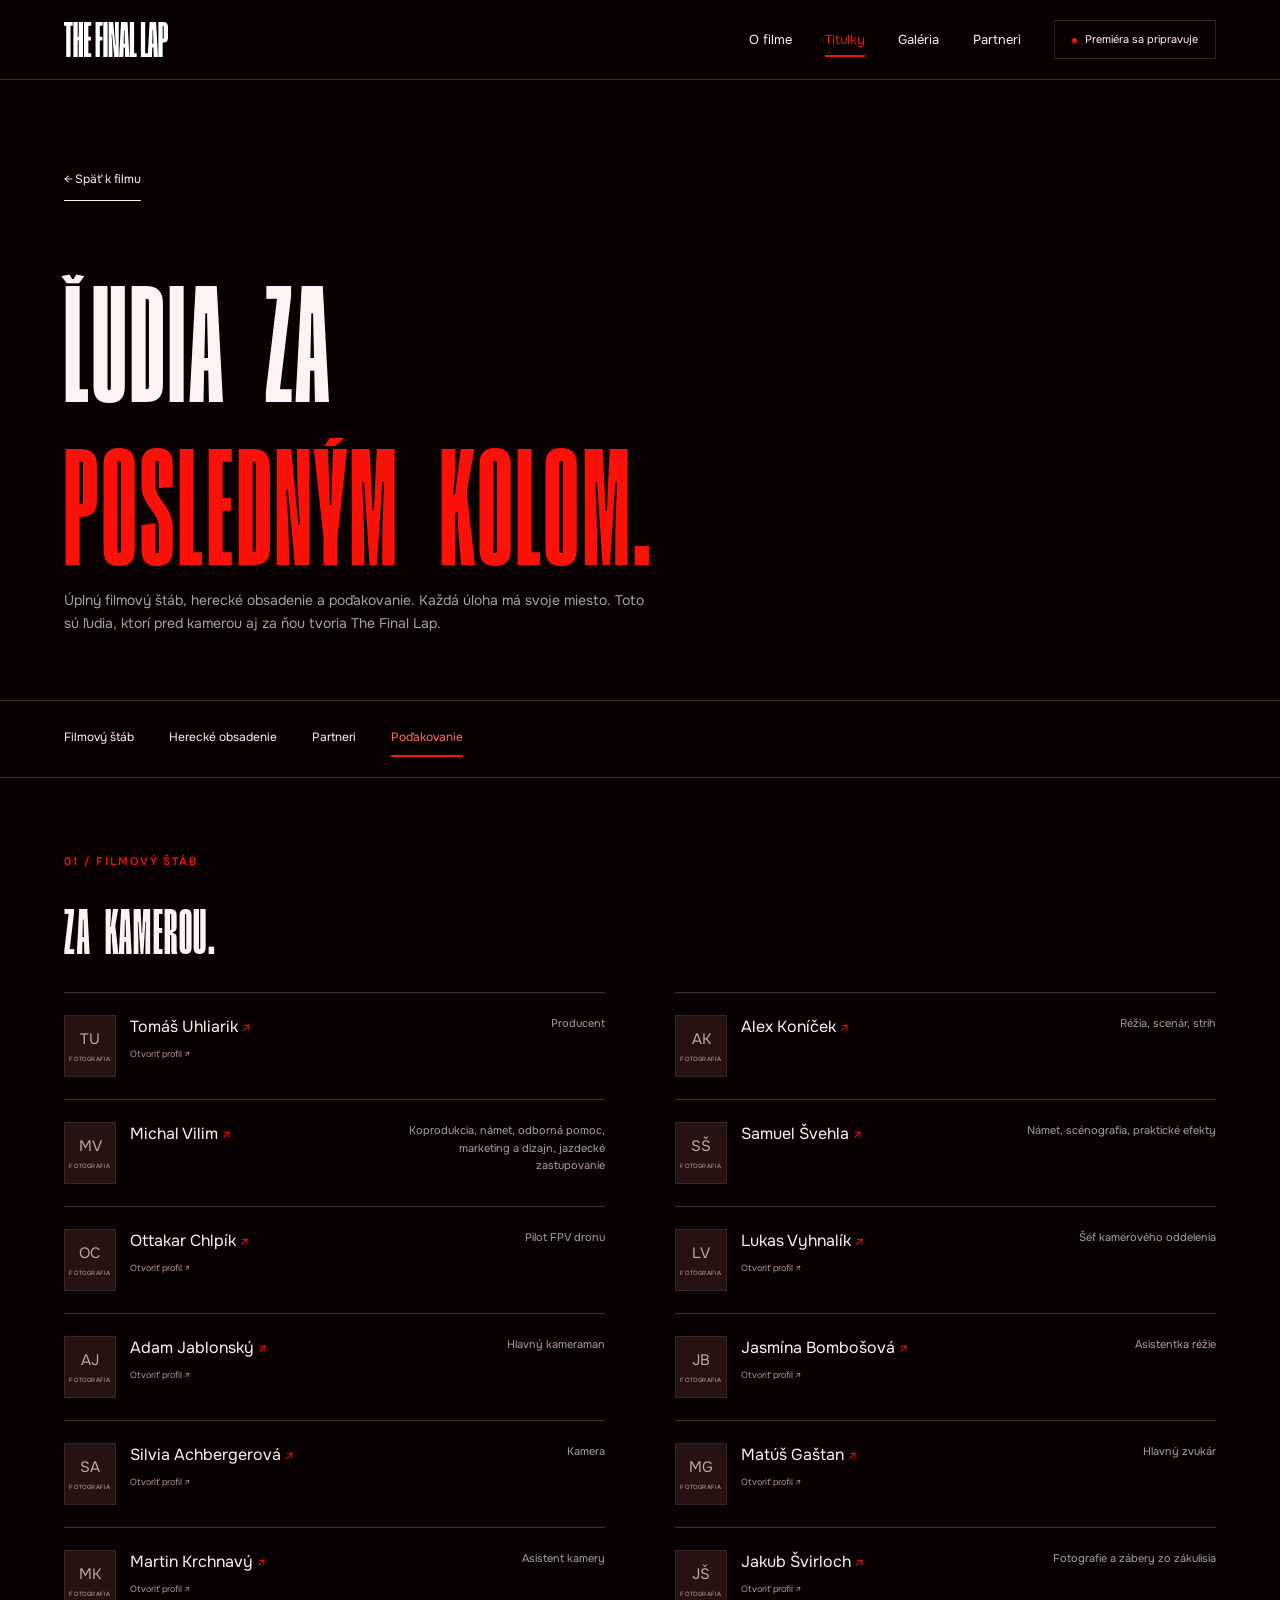
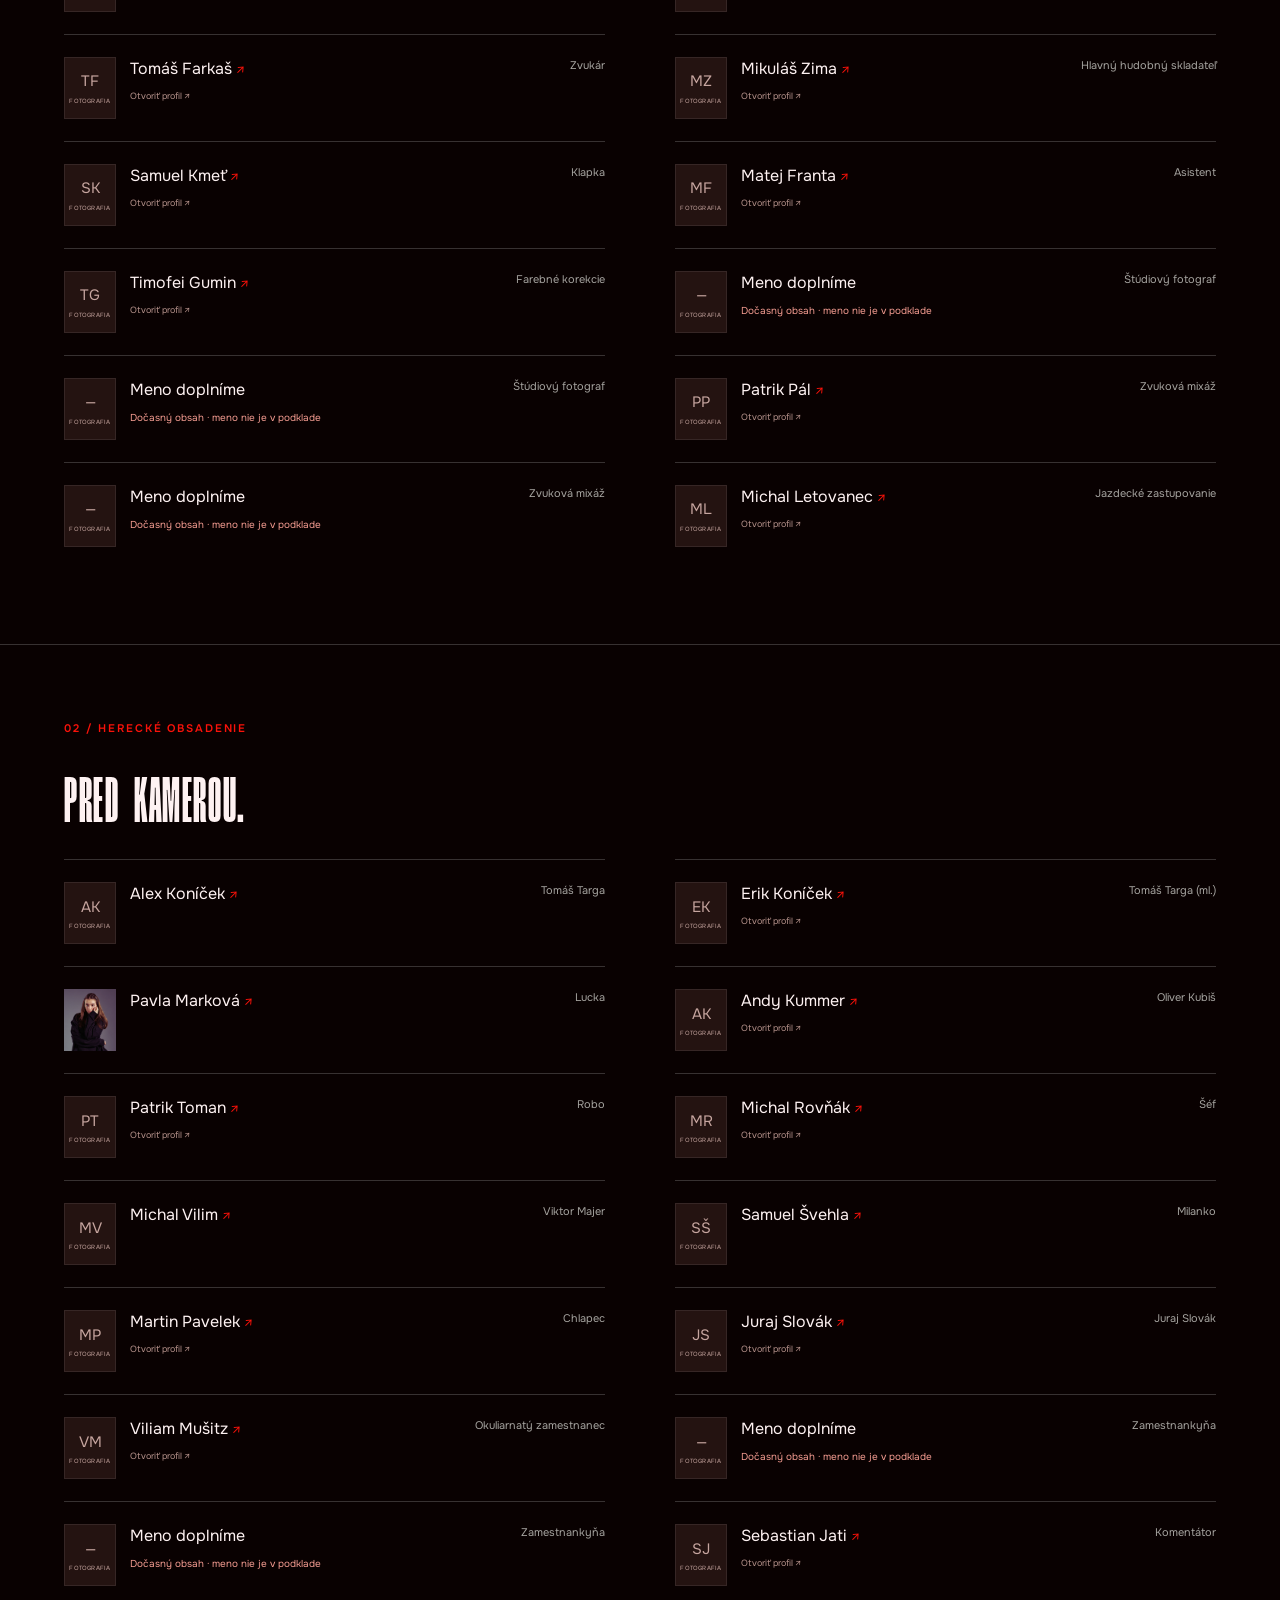
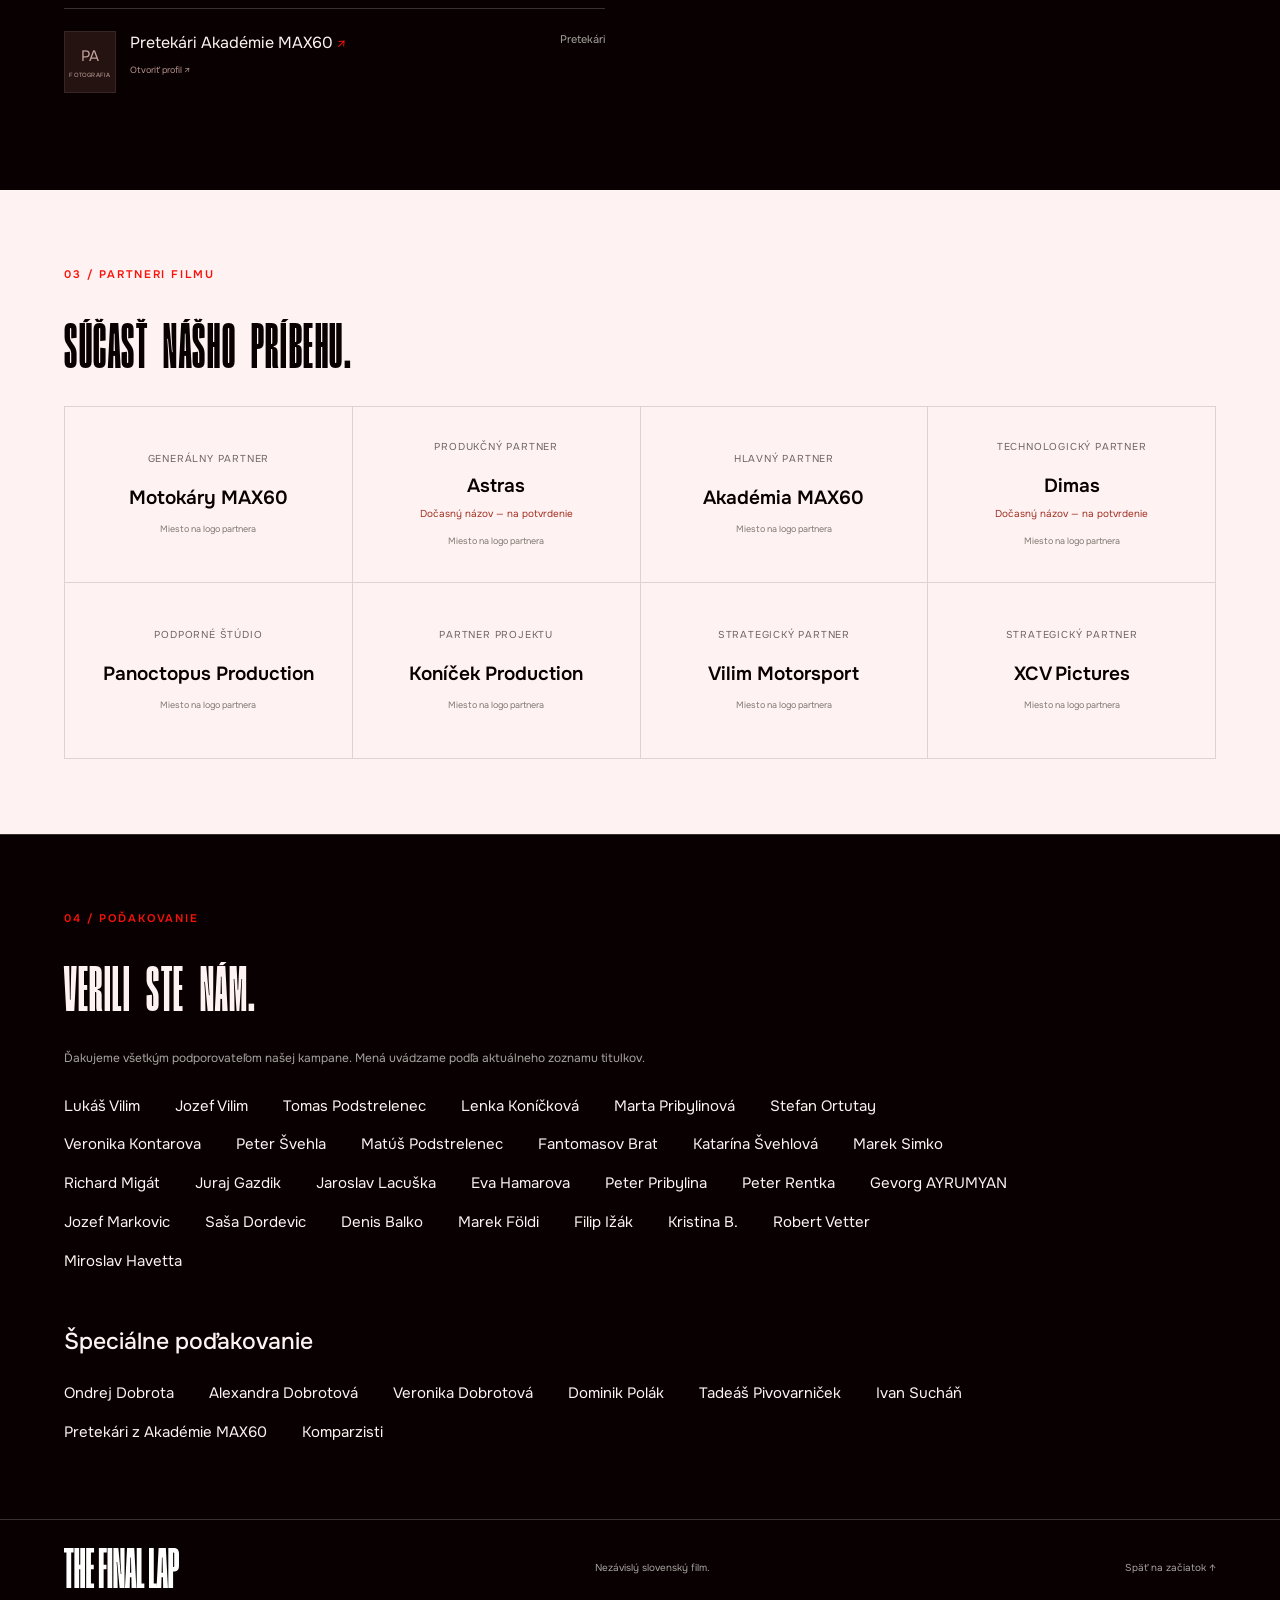
==== commit 236cc018: "nedokoncenylimit" ====
--- a/titulky.html
+++ b/titulky.html
@@ -14,7 +14,7 @@
     <meta property="og:locale" content="sk_SK">
     <meta property="og:image" content="assets/hero.webp">
     <link rel="icon" href="favicon.svg" type="image/svg+xml">
-    <link rel="preload" href="assets/fonts/segment-a-bold.otf" as="font" type="font/otf" crossorigin>
+    <link rel="preload" href="assets/fonts/segment-a-black.otf" as="font" type="font/otf" crossorigin>
     <link rel="stylesheet" href="styles.css">
     <script src="profiles.js" defer>
     </script>
@@ -27,29 +27,17 @@
     </a>
     <header class="header">
       <a class="brand" href="index.html" aria-label="The Final Lap — úvod">
-        <img src="assets/logo.webp" alt="The Final Lap" width="1600" height="552">
+        <img src="assets/logo.svg" alt="The Final Lap" width="1600" height="552">
       </a>
       <button class="menu-toggle" aria-expanded="false" aria-controls="navigation">
         Menu +
       </button>
       <nav class="nav" id="navigation" aria-label="Hlavná navigácia">
-        <a href="index.html#o-filme">
-          O filme
-        </a>
-        <a href="index.html#tvorcovia">
-          Tvorcovia
-        </a>
-        <a href="index.html#zakulisie">
-          Zo zákulisia
-        </a>
-        <a href="index.html#partneri">
-          Partneri
-        </a>
-        <a class="nav-release" href="index.html#premiera">
-          <span>
-          </span>
-          Premiéra sa pripravuje
-        </a>
+        <a href="index.html#o-filme">O filme</a>
+        <a href="titulky.html" aria-current="page">Titulky</a>
+        <a href="index.html#galeria">Galéria</a>
+        <a href="index.html#partneri">Partneri</a>
+        <a class="nav-release" href="index.html#premiera"><span></span>Premiéra sa pripravuje</a>
       </nav>
     </header>
     <main id="obsah">
@@ -65,7 +53,7 @@
           </span>
         </h1>
         <p>
-          Každá úloha má svoje miesto. Toto sú ľudia, ktorí pred kamerou aj za ňou tvoria The Final Lap.
+          Úplný filmový štáb, herecké obsadenie a poďakovanie. Každá úloha má svoje miesto. Toto sú ľudia, ktorí pred kamerou aj za ňou tvoria The Final Lap.
         </p>
       </section>
       <nav class="credits-nav wrap" aria-label="Navigácia v titulkoch">
@@ -99,11 +87,11 @@
                 Fotografia
               </small>
             </span>
-            <div class="credit-person">
+            <div class="credit-person"><button data-person="tomas-uhliarik">
               <span class="name">
                 Tomáš Uhliarik
               </span>
-            </div>
+            <span class="credit-action">Otvoriť profil ↗</span></button></div>
             <span class="role">
               Producent
             </span>
@@ -177,11 +165,11 @@
                 Fotografia
               </small>
             </span>
-            <div class="credit-person">
+            <div class="credit-person"><button data-person="ottakar-chlpik">
               <span class="name">
                 Ottakar Chlpík
               </span>
-            </div>
+            <span class="credit-action">Otvoriť profil ↗</span></button></div>
             <span class="role">
               Pilot FPV dronu
             </span>
@@ -195,11 +183,11 @@
                 Fotografia
               </small>
             </span>
-            <div class="credit-person">
+            <div class="credit-person"><button data-person="lukas-vyhnalik">
               <span class="name">
                 Lukas Vyhnalík
               </span>
-            </div>
+            <span class="credit-action">Otvoriť profil ↗</span></button></div>
             <span class="role">
               Šéf kamerového oddelenia
             </span>
@@ -213,11 +201,11 @@
                 Fotografia
               </small>
             </span>
-            <div class="credit-person">
+            <div class="credit-person"><button data-person="adam-jablonsky">
               <span class="name">
                 Adam Jablonský
               </span>
-            </div>
+            <span class="credit-action">Otvoriť profil ↗</span></button></div>
             <span class="role">
               Hlavný kameraman
             </span>
@@ -231,11 +219,11 @@
                 Fotografia
               </small>
             </span>
-            <div class="credit-person">
+            <div class="credit-person"><button data-person="jasmina-bombosova">
               <span class="name">
                 Jasmína Bombošová
               </span>
-            </div>
+            <span class="credit-action">Otvoriť profil ↗</span></button></div>
             <span class="role">
               Asistentka réžie
             </span>
@@ -249,11 +237,11 @@
                 Fotografia
               </small>
             </span>
-            <div class="credit-person">
+            <div class="credit-person"><button data-person="silvia-achbergerova">
               <span class="name">
                 Silvia Achbergerová
               </span>
-            </div>
+            <span class="credit-action">Otvoriť profil ↗</span></button></div>
             <span class="role">
               Kamera
             </span>
@@ -267,11 +255,11 @@
                 Fotografia
               </small>
             </span>
-            <div class="credit-person">
+            <div class="credit-person"><button data-person="matus-gastan">
               <span class="name">
                 Matúš Gaštan
               </span>
-            </div>
+            <span class="credit-action">Otvoriť profil ↗</span></button></div>
             <span class="role">
               Hlavný zvukár
             </span>
@@ -285,11 +273,11 @@
                 Fotografia
               </small>
             </span>
-            <div class="credit-person">
+            <div class="credit-person"><button data-person="martin-krchnavy">
               <span class="name">
                 Martin Krchnavý
               </span>
-            </div>
+            <span class="credit-action">Otvoriť profil ↗</span></button></div>
             <span class="role">
               Asistent kamery
             </span>
@@ -303,11 +291,11 @@
                 Fotografia
               </small>
             </span>
-            <div class="credit-person">
+            <div class="credit-person"><button data-person="jakub-svirloch">
               <span class="name">
                 Jakub Švirloch
               </span>
-            </div>
+            <span class="credit-action">Otvoriť profil ↗</span></button></div>
             <span class="role">
               Fotografie a zábery zo zákulisia
             </span>
@@ -321,11 +309,11 @@
                 Fotografia
               </small>
             </span>
-            <div class="credit-person">
+            <div class="credit-person"><button data-person="tomas-farkas">
               <span class="name">
                 Tomáš Farkaš
               </span>
-            </div>
+            <span class="credit-action">Otvoriť profil ↗</span></button></div>
             <span class="role">
               Zvukár
             </span>
@@ -339,11 +327,11 @@
                 Fotografia
               </small>
             </span>
-            <div class="credit-person">
+            <div class="credit-person"><button data-person="mikulas-zima">
               <span class="name">
                 Mikuláš Zima
               </span>
-            </div>
+            <span class="credit-action">Otvoriť profil ↗</span></button></div>
             <span class="role">
               Hlavný hudobný skladateľ
             </span>
@@ -357,11 +345,11 @@
                 Fotografia
               </small>
             </span>
-            <div class="credit-person">
+            <div class="credit-person"><button data-person="samuel-kmet">
               <span class="name">
                 Samuel Kmeť
               </span>
-            </div>
+            <span class="credit-action">Otvoriť profil ↗</span></button></div>
             <span class="role">
               Klapka
             </span>
@@ -375,11 +363,11 @@
                 Fotografia
               </small>
             </span>
-            <div class="credit-person">
+            <div class="credit-person"><button data-person="matej-franta">
               <span class="name">
                 Matej Franta
               </span>
-            </div>
+            <span class="credit-action">Otvoriť profil ↗</span></button></div>
             <span class="role">
               Asistent
             </span>
@@ -393,11 +381,11 @@
                 Fotografia
               </small>
             </span>
-            <div class="credit-person">
+            <div class="credit-person"><button data-person="timofei-gumin">
               <span class="name">
                 Timofei Gumin
               </span>
-            </div>
+            <span class="credit-action">Otvoriť profil ↗</span></button></div>
             <span class="role">
               Farebné korekcie
             </span>
@@ -453,11 +441,11 @@
                 Fotografia
               </small>
             </span>
-            <div class="credit-person">
+            <div class="credit-person"><button data-person="patrik-pal">
               <span class="name">
                 Patrik Pál
               </span>
-            </div>
+            <span class="credit-action">Otvoriť profil ↗</span></button></div>
             <span class="role">
               Zvuková mixáž
             </span>
@@ -492,11 +480,11 @@
                 Fotografia
               </small>
             </span>
-            <div class="credit-person">
+            <div class="credit-person"><button data-person="michal-letovanec">
               <span class="name">
                 Michal Letovanec
               </span>
-            </div>
+            <span class="credit-action">Otvoriť profil ↗</span></button></div>
             <span class="role">
               Jazdecké zastupovanie
             </span>
@@ -540,11 +528,11 @@
                 Fotografia
               </small>
             </span>
-            <div class="credit-person">
+            <div class="credit-person"><button data-person="erik-konicek">
               <span class="name">
                 Erik Koníček
               </span>
-            </div>
+            <span class="credit-action">Otvoriť profil ↗</span></button></div>
             <span class="role">
               Tomáš Targa (ml.)
             </span>
@@ -571,11 +559,11 @@
                 Fotografia
               </small>
             </span>
-            <div class="credit-person">
+            <div class="credit-person"><button data-person="andy-kummer">
               <span class="name">
                 Andy Kummer
               </span>
-            </div>
+            <span class="credit-action">Otvoriť profil ↗</span></button></div>
             <span class="role">
               Oliver Kubiš
             </span>
@@ -589,11 +577,11 @@
                 Fotografia
               </small>
             </span>
-            <div class="credit-person">
+            <div class="credit-person"><button data-person="patrik-toman">
               <span class="name">
                 Patrik Toman
               </span>
-            </div>
+            <span class="credit-action">Otvoriť profil ↗</span></button></div>
             <span class="role">
               Robo
             </span>
@@ -607,11 +595,11 @@
                 Fotografia
               </small>
             </span>
-            <div class="credit-person">
+            <div class="credit-person"><button data-person="michal-rovnak">
               <span class="name">
                 Michal Rovňák
               </span>
-            </div>
+            <span class="credit-action">Otvoriť profil ↗</span></button></div>
             <span class="role">
               Šéf
             </span>
@@ -665,11 +653,11 @@
                 Fotografia
               </small>
             </span>
-            <div class="credit-person">
+            <div class="credit-person"><button data-person="martin-pavelek">
               <span class="name">
                 Martin Pavelek
               </span>
-            </div>
+            <span class="credit-action">Otvoriť profil ↗</span></button></div>
             <span class="role">
               Chlapec
             </span>
@@ -683,11 +671,11 @@
                 Fotografia
               </small>
             </span>
-            <div class="credit-person">
+            <div class="credit-person"><button data-person="juraj-slovak">
               <span class="name">
                 Juraj Slovák
               </span>
-            </div>
+            <span class="credit-action">Otvoriť profil ↗</span></button></div>
             <span class="role">
               Juraj Slovák
             </span>
@@ -701,11 +689,11 @@
                 Fotografia
               </small>
             </span>
-            <div class="credit-person">
+            <div class="credit-person"><button data-person="viliam-musitz">
               <span class="name">
                 Viliam Mušitz
               </span>
-            </div>
+            <span class="credit-action">Otvoriť profil ↗</span></button></div>
             <span class="role">
               Okuliarnatý zamestnanec
             </span>
@@ -761,11 +749,11 @@
                 Fotografia
               </small>
             </span>
-            <div class="credit-person">
+            <div class="credit-person"><button data-person="sebastian-jati">
               <span class="name">
                 Sebastian Jati
               </span>
-            </div>
+            <span class="credit-action">Otvoriť profil ↗</span></button></div>
             <span class="role">
               Komentátor
             </span>
@@ -779,11 +767,11 @@
                 Fotografia
               </small>
             </span>
-            <div class="credit-person">
+            <div class="credit-person"><button data-person="pretekari-akademie-max60">
               <span class="name">
                 Pretekári Akadémie MAX60
               </span>
-            </div>
+            <span class="credit-action">Otvoriť profil ↗</span></button></div>
             <span class="role">
               Pretekári
             </span>
@@ -1020,7 +1008,7 @@
     </main>
     <footer class="footer wrap">
       <a href="index.html">
-        <img src="assets/logo.webp" alt="The Final Lap — úvod" width="1600" height="552">
+        <img src="assets/logo.svg" alt="The Final Lap — úvod" width="1600" height="552">
       </a>
       <span>
         Nezávislý slovenský film.
--- a/styles.css
+++ b/styles.css
@@ -28,7 +28,7 @@
 
 @font-face {
   font-family: 'Segment A';
-  src: url('assets/fonts/segment-a-bold.otf') format('opentype');
+  src: url('assets/fonts/segment-a-black.otf') format('opentype');
   font-weight: 400;
   font-display: swap
 }
@@ -224,96 +224,6 @@
   padding: 8px 15px
 }
 
-/* ÚVODNÝ FILMOVÝ VIZUÁL */
-.hero {
-  position: relative;
-  min-height: 840px;
-  height: 100svh;
-  max-height: 1100px;
-  display: flex;
-  flex-direction: column;
-  justify-content: space-between;
-  padding-top: 134px;
-  overflow: hidden;
-  background: #202323
-}
-
-.hero-photo {
-  position: absolute;
-  inset: 0;
-  width: 100%;
-  height: 100%;
-  object-fit: cover;
-  object-position: 50% 57%;
-  z-index: 0
-}
-
-.hero:after {
-  content: '';
-  position: absolute;
-  inset: 0;
-  background: linear-gradient(180deg,#080c0e85 0%,#080c0e25 28%,#080c0e10 42%,#080c0edb 100%);
-  z-index: 0
-}
-
-.hero-top,.hero-title,.hero-bottom {
-  position: relative;
-  z-index: 1
-}
-
-.hero-top {
-  display: flex;
-  justify-content: space-between;
-  align-items: center
-}
-
-.hero-top .eyebrow:last-child {
-  color: #e0dfd9
-}
-
-.hero-title {
-  width: 100%;
-  margin-top: 25px
-}
-
-.hero-title img {
-  width: 100%;
-  height: auto;
-  max-height: none;
-  object-fit: contain
-}
-
-.hero-title .title-note {
-  font-family: Onest,Arial,sans-serif;
-  display: flex;
-  justify-content: space-between;
-  margin-top: 19px;
-  font-size: 10px;
-  letter-spacing: .22em;
-  text-transform: uppercase
-}
-
-.hero-bottom {
-  padding-block: 35px 48px;
-  display: flex;
-  justify-content: space-between;
-  align-items: flex-end;
-  gap: 35px
-}
-
-.hero-bottom h2 {
-  font-size: clamp(52px,5.5vw,80px);
-  line-height: 1.05;
-  max-width: 600px
-}
-
-.hero-bottom p {
-  max-width: 330px;
-  font-size: 13px;
-  margin-top: 18px;
-  color: #dbdad4
-}
-
 .button {
   display: inline-flex;
   align-items: center;
@@ -344,16 +254,6 @@
 .arrow {
   font-size: 22px;
   line-height: 1
-}
-
-.hero-side {
-  position: absolute;
-  right: 14px;
-  top: 46%;
-  z-index: 1;
-  writing-mode: vertical-rl;
-  font-size: 9px;
-  letter-spacing: .23em
 }
 
 .ribbon {
@@ -1080,23 +980,11 @@
     padding-inline: max(var(--gutter),calc((100vw - 1500px)/2))
   }
 
-  .hero-title img {
-    max-height: none
-  }
-
 }
 
 @media(max-width:1000px) {
   .nav {
     gap: 20px
-  }
-
-  .hero {
-    min-height: 730px
-  }
-
-  .hero-title img {
-    min-height: 150px
   }
 
   .story-grid {
@@ -1171,72 +1059,6 @@
     text-align: center
   }
 
-  .hero {
-    min-height: 740px;
-    max-height: 950px;
-    padding-top: 105px
-  }
-
-  .hero-top {
-    align-items: start;
-    gap: 20px
-  }
-
-  .hero-top .eyebrow {
-    font-size: 9px;
-    max-width: 190px
-  }
-
-  .hero-top .eyebrow:last-child {
-    text-align: right;
-    max-width: 105px
-  }
-
-  .hero-title {
-    margin-top: 40px
-  }
-
-  .hero-title img {
-    min-height: 0;
-    height: auto
-  }
-
-  .hero-title .title-note {
-    font-size: 7px;
-    letter-spacing: .1em;
-    margin-top: 12px
-  }
-
-  .hero-photo {
-    object-position: 55% 50%
-  }
-
-  .hero-bottom {
-    flex-direction: column;
-    align-items: start;
-    padding-top: 200px;
-    padding-bottom: 35px;
-    gap: 25px
-  }
-
-  .hero-bottom h2 {
-    font-size: 58px;
-    max-width: 380px
-  }
-
-  .hero-bottom p {
-    font-size: 12px;
-    max-width: 280px
-  }
-
-  .hero-bottom .button {
-    width: 100%
-  }
-
-  .hero-side {
-    display: none
-  }
-
   .ribbon {
     font-size: 8px;
     gap: 10px
@@ -1526,27 +1348,6 @@
     font-size: 88px
   }
 
-  .hero-title .title-note {
-    font-size: 8px;
-    line-height: 1.4
-  }
-
-  .hero-title .title-note span {
-    max-width: 45%
-  }
-
-  .hero-title .title-note span:last-child {
-    text-align: right
-  }
-
-  .hero-bottom {
-    padding-top: 145px
-  }
-
-  .hero-bottom h2 {
-    line-height: .95
-  }
-
   .support h2 {
     font-size: 100px
   }
@@ -1575,3 +1376,183 @@
   letter-spacing: -.04em
 }
 
+
+/* DRUHÁ VERZIA: čitateľnejšia navigácia, filmový úvod a interakcie. */
+body { padding-top: 80px; }
+html { scroll-padding-top: 110px; }
+h1, h2 { letter-spacing: .025em; word-spacing: .14em; }
+.portrait .initials, .funding-value { letter-spacing: .025em; }
+.header, .credits-page .header {
+  position: fixed;
+  height: 80px;
+  background: #090101f5;
+  backdrop-filter: blur(16px);
+  z-index: 30;
+}
+.brand { width: 104px; transition: opacity .25s, transform .25s; }
+.brand img, .footer img { height: auto; }
+.brand:hover { opacity: .75; transform: translateY(-2px); }
+.nav { gap: clamp(20px, 2.6vw, 42px); }
+.nav a { position: relative; font-size: 13px; padding-block: 10px; }
+.nav a:not(.nav-release)::after {
+  content: ''; position: absolute; left: 0; bottom: 3px;
+  width: 100%; height: 2px; background: var(--red);
+  transform: scaleX(0); transform-origin: left; transition: transform .25s;
+}
+.nav a:hover::after, .nav a[aria-current]::after { transform: scaleX(1); }
+.nav .nav-release { font-size: 11px; border-color: #ffffff25; }
+.nav .nav-release:hover { border-color: var(--red); background: #fa120a15; }
+
+/* Hero má prirodzenú výšku. Na nízkom displeji sa obsah nikdy neoreže. */
+.film-hero {
+  display: grid;
+  grid-template-columns: .9fr 1.1fr;
+  min-height: min(740px, calc(100svh - 80px));
+  background: radial-gradient(ellipse at bottom left, #370403, #090101 75%);
+}
+.film-hero-copy {
+  padding: clamp(38px, 5vw, 78px) clamp(28px, 4vw, 66px) 36px var(--gutter);
+  display: flex; flex-direction: column; align-items: flex-start;
+}
+.film-hero-copy > .eyebrow { font-size: 10px; color: #fb6b65; }
+.film-hero h1 { margin: 36px 0 30px; width: min(100%, 420px); }
+.film-hero h1 img { width: 100%; height: auto; }
+.film-hero h2 {
+  font-family: Onest, sans-serif; font-weight: 500; font-size: clamp(24px, 2.3vw, 35px);
+  line-height: 1.22; letter-spacing: -.04em; word-spacing: normal; text-transform: none;
+}
+.hero-description { margin-top: 19px; font-size: 13px; line-height: 1.7; color: #c6b7b4; }
+.hero-actions { display: flex; align-items: center; flex-wrap: wrap; gap: 20px 26px; margin-top: 28px; }
+.hero-team-link { font-size: 12px; border-bottom: 1px solid #ffffff60; padding-block: 7px; }
+.hero-team-link span { display: inline-block; margin-left: 10px; transition: transform .25s; }
+.hero-team-link:hover span { transform: translate(3px, -3px); }
+.hero-status { font-size: 10px; color: #baa6a2; padding-top: 32px; margin-top: auto; }
+.hero-status i { display: inline-block; width: 6px; height: 6px; border-radius: 50%; background: var(--red); margin-right: 8px; box-shadow: 0 0 12px #fa120a80; }
+.film-hero-visual { position: relative; min-height: 620px; overflow: hidden; display: block; }
+.film-hero-visual > img { width: 100%; height: 100%; object-fit: cover; object-position: 55% center; position: absolute; transition: transform 1s cubic-bezier(.2,.7,.2,1); }
+.film-hero-visual::after { content: ''; position: absolute; inset: 0; background: linear-gradient(180deg, #09010130, transparent 30%, #090101b0); pointer-events: none; }
+.film-hero-visual:hover > img { transform: scale(1.04); }
+.visual-top { position: absolute; top: 38px; left: 34px; right: 25px; z-index: 1; font-size: 9px; }
+.visual-caption { position: absolute; bottom: 54px; left: 34px; right: 34px; z-index: 1; display: flex; align-items: center; justify-content: space-between; gap: 18px; }
+.visual-caption small { display: block; font-size: 10px; margin-bottom: 8px; color: #e4d3cd; }
+.visual-caption strong { font-size: clamp(19px, 2vw, 28px); font-weight: 500; letter-spacing: -.03em; }
+.circle-arrow { border: 1px solid #fff8; width: 56px; height: 56px; display: grid; place-items: center; border-radius: 50%; font-size: 26px; transition: background .3s, transform .3s; flex-shrink: 0; }
+.film-hero-visual:hover .circle-arrow { background: var(--red); border-color: var(--red); transform: rotate(45deg); }
+.visual-index { position: absolute; bottom: 20px; left: 34px; z-index: 1; font-size: 8px; letter-spacing: .17em; opacity: .65; }
+.explore-nav { display: grid; grid-template-columns: repeat(4, 1fr); background: var(--paper); color: var(--ink); border-bottom: 1px solid #09010125; }
+.explore-nav a { position: relative; padding: 27px 25px 25px; border-right: 1px solid #09010122; transition: background .25s; }
+.explore-nav a:first-child { border-left: 1px solid #09010122; }
+.explore-nav .eyebrow { display: block; font-size: 9px; color: #756561; margin-bottom: 7px; }
+.explore-nav strong { display: block; font-size: 16px; font-weight: 500; transition: transform .25s; }
+.explore-nav a > span:last-child { position: absolute; right: 20px; top: 40px; color: var(--red); transition: transform .25s; }
+.explore-nav a:hover { background: #f6ddda; }
+.explore-nav a:hover strong { transform: translateX(4px); }
+.explore-nav a:hover > span:last-child { transform: translate(3px, 3px); }
+
+/* Jasné vizuálne vodidlá pre klikateľné prvky. */
+.button, .text-link { transition: background .25s, color .25s, border-color .25s, transform .25s; }
+.button:hover { transform: translateY(-3px); }
+.button .arrow, .text-link .arrow { transition: transform .25s; }
+.button:hover .arrow, .text-link:hover .arrow { transform: translate(4px, -3px); }
+.person-card .portrait { transition: border-color .3s, background .3s; }
+.person-card:hover .portrait, .person-card:focus-visible .portrait { border-color: var(--red); background: #260807; }
+.person-card .initials { transition: color .35s, transform .35s; }
+.person-card:hover .initials { color: #8d332c; transform: translateY(-5px); }
+.person-card h3 { transition: color .25s; }
+.person-card:hover h3 { color: #ff6d65; }
+.person-plus { position: static; font-size: 11px; display: flex; justify-content: space-between; margin-top: 17px; padding-top: 10px; border-top: 1px solid #ffffff25; color: var(--paper); }
+.person-plus span { color: var(--red); transition: transform .25s; }
+.person-card:hover .person-plus span { transform: translate(3px, -3px); }
+.gallery-jumps { display: flex; gap: 12px; margin-bottom: 38px; flex-wrap: wrap; }
+.gallery-jumps a { border: 1px solid #ffffff40; padding: 11px 17px; font-size: 12px; transition: background .25s, border-color .25s; }
+.gallery-jumps .selected { background: var(--paper); color: var(--ink); }
+.gallery-jumps a:hover { border-color: var(--red); background: var(--red); color: white; }
+.gallery-jumps span { margin-left: 18px; font-size: 10px; opacity: .6; }
+.gallery-item::after { display: none; }
+.gallery-open { position: absolute; z-index: 1; bottom: 14px; left: 14px; right: 14px; display: flex; justify-content: space-between; align-items: center; padding: 10px 14px; font-size: 11px; background: #090101be; backdrop-filter: blur(8px); border: 1px solid #ffffff30; transition: background .3s, transform .3s; }
+.gallery-open span { font-size: 19px; transition: transform .3s; }
+.gallery-item:hover .gallery-open { background: #b81109e6; transform: translateY(-3px); }
+.gallery-item:hover .gallery-open span { transform: translate(2px, -2px); }
+.gallery-item:hover img { transform: scale(1.055); }
+.partner { transition: background .3s; }
+.partner:hover { background: #f7deda; }
+.partner strong { transition: transform .3s; }
+.partner:hover strong { transform: translateY(-3px); }
+
+/* Titulky ostávajú v celom rozsahu. Každý známy človek má otvoriteľný profil. */
+.credits-nav { position: sticky; top: 80px; z-index: 20; background: #090101f5; backdrop-filter: blur(16px); }
+.credits-nav a { padding: 7px 0; border-bottom: 2px solid transparent; transition: color .25s, border-color .25s; }
+.credits-nav a:hover, .credits-nav a[aria-current] { color: #ff6d65; border-bottom-color: var(--red); }
+.credits-section { scroll-margin-top: 85px; }
+.credit-row { position: relative; transition: background .25s; }
+.credit-row:has(button):hover { background: #fa120a0d; }
+.credit-row button::after { content: ''; position: absolute; inset: 0; }
+.credit-row button:focus-visible { outline-offset: 3px; }
+.credit-action { font-size: 9px; color: #b39089; display: block; margin-top: 7px; }
+.credit-row:hover .credit-action { color: #ff6d65; }
+.credit-row .name { transition: color .25s; }
+.credit-row:has(button):hover .name { color: #ff6d65; }
+@keyframes reveal-content { from { opacity: .15; transform: translateY(20px); } to { opacity: 1; transform: translateY(0); } }
+.reveal-in { animation: reveal-content .7s cubic-bezier(.2,.7,.2,1) both; }
+
+@media (max-width: 1100px) {
+  .nav { gap: 18px; }
+  .nav a { font-size: 11px; }
+  .film-hero-copy { padding-left: 32px; padding-right: 30px; }
+  .film-hero h1 { margin-top: 30px; }
+  .film-hero-visual { min-height: 600px; }
+  .explore-nav a { padding-inline: 15px; }
+  .explore-nav strong { font-size: 13px; }
+  .explore-nav a > span:last-child { right: 12px; }
+}
+@media (max-width: 800px) {
+  body { padding-top: 72px; }
+  .header, .credits-page .header { height: 72px; }
+  .menu-toggle { display: block; }
+  .nav { display: none; top: 72px; position: absolute; left: 0; width: 100%; background: var(--ink); padding: 20px var(--gutter); flex-direction: column; align-items: stretch; gap: 4px; border-bottom: 1px solid var(--line); }
+  .nav.open { display: flex; }
+  .nav a { font-size: 15px; padding: 12px 0; }
+  .nav .nav-release { font-size: 12px; margin-top: 10px; padding: 12px 15px; }
+  .film-hero { grid-template-columns: 1fr 1fr; }
+  .film-hero-copy { padding: 32px 24px; }
+  .film-hero h1 { margin-block: 26px; }
+  .film-hero-visual { min-height: 560px; }
+  .visual-top { left: 22px; top: 25px; font-size: 8px; }
+  .visual-caption { left: 22px; right: 22px; gap: 10px; }
+  .circle-arrow { width: 40px; height: 40px; font-size: 20px; }
+  .visual-index { left: 22px; }
+  .explore-nav { padding-inline: 0; }
+  .explore-nav a { padding: 23px 14px; }
+  .explore-nav a > span:last-child { position: static; display: block; margin-top: 10px; }
+  .credits-nav { top: 72px; gap: 12px 23px; padding-block: 12px; }
+}
+@media (max-width: 580px) {
+  .film-hero { grid-template-columns: 1fr; }
+  .film-hero-copy { padding: 33px var(--gutter) 27px; }
+  .film-hero-copy > .eyebrow { font-size: 9px; }
+  .film-hero h1 { width: min(78%, 290px); margin: 28px 0 25px; }
+  .film-hero h2 { font-size: 27px; }
+  .hero-description { font-size: 12px; margin-top: 15px; }
+  .hero-actions { gap: 16px; margin-top: 23px; }
+  .hero-actions .button { padding: 14px 16px; gap: 20px; }
+  .hero-team-link { font-size: 11px; }
+  .hero-status { padding-top: 24px; }
+  .film-hero-visual { min-height: 370px; }
+  .film-hero-visual > img { object-position: 53% center; }
+  .visual-caption strong { font-size: 22px; }
+  .explore-nav { grid-template-columns: 1fr 1fr; }
+  .explore-nav a { padding: 22px; border-bottom: 1px solid #09010122; }
+  .explore-nav a > span:last-child { position: absolute; top: 32px; right: 16px; margin: 0; }
+  .explore-nav strong { font-size: 13px; padding-right: 10px; }
+  .explore-nav .eyebrow { font-size: 8px; }
+  .gallery-open { font-size: 9px; padding: 8px 10px; left: 8px; right: 8px; bottom: 8px; }
+  .gallery-jumps a { font-size: 11px; padding: 9px 12px; }
+  .credit-row .role { max-width: 34%; }
+  .credits-nav { font-size: 10px; gap: 7px 18px; }
+  .credit-action { font-size: 8px; }
+  .person-plus { font-size: 10px; }
+}
+@media (prefers-reduced-motion: reduce) {
+  .reveal-in { animation: none; }
+  .film-hero-visual:hover > img, .button:hover { transform: none; }
+}
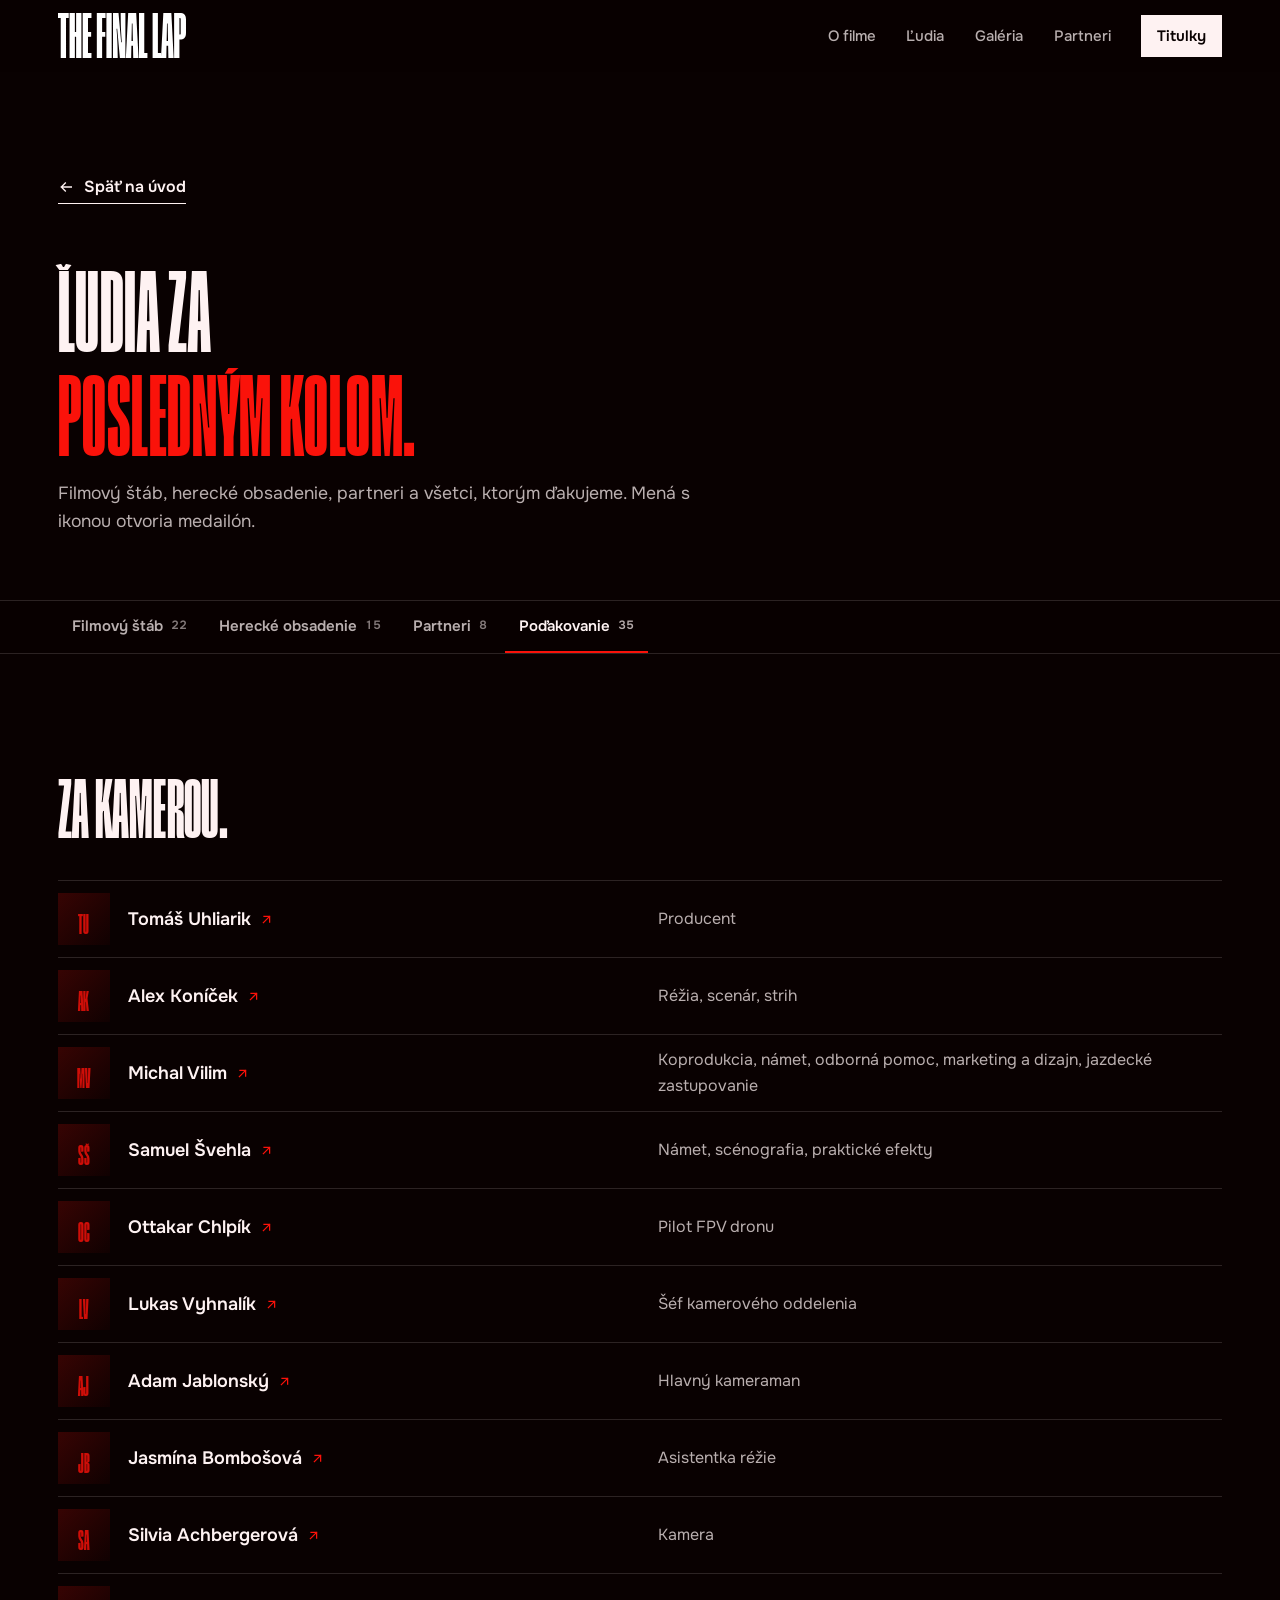
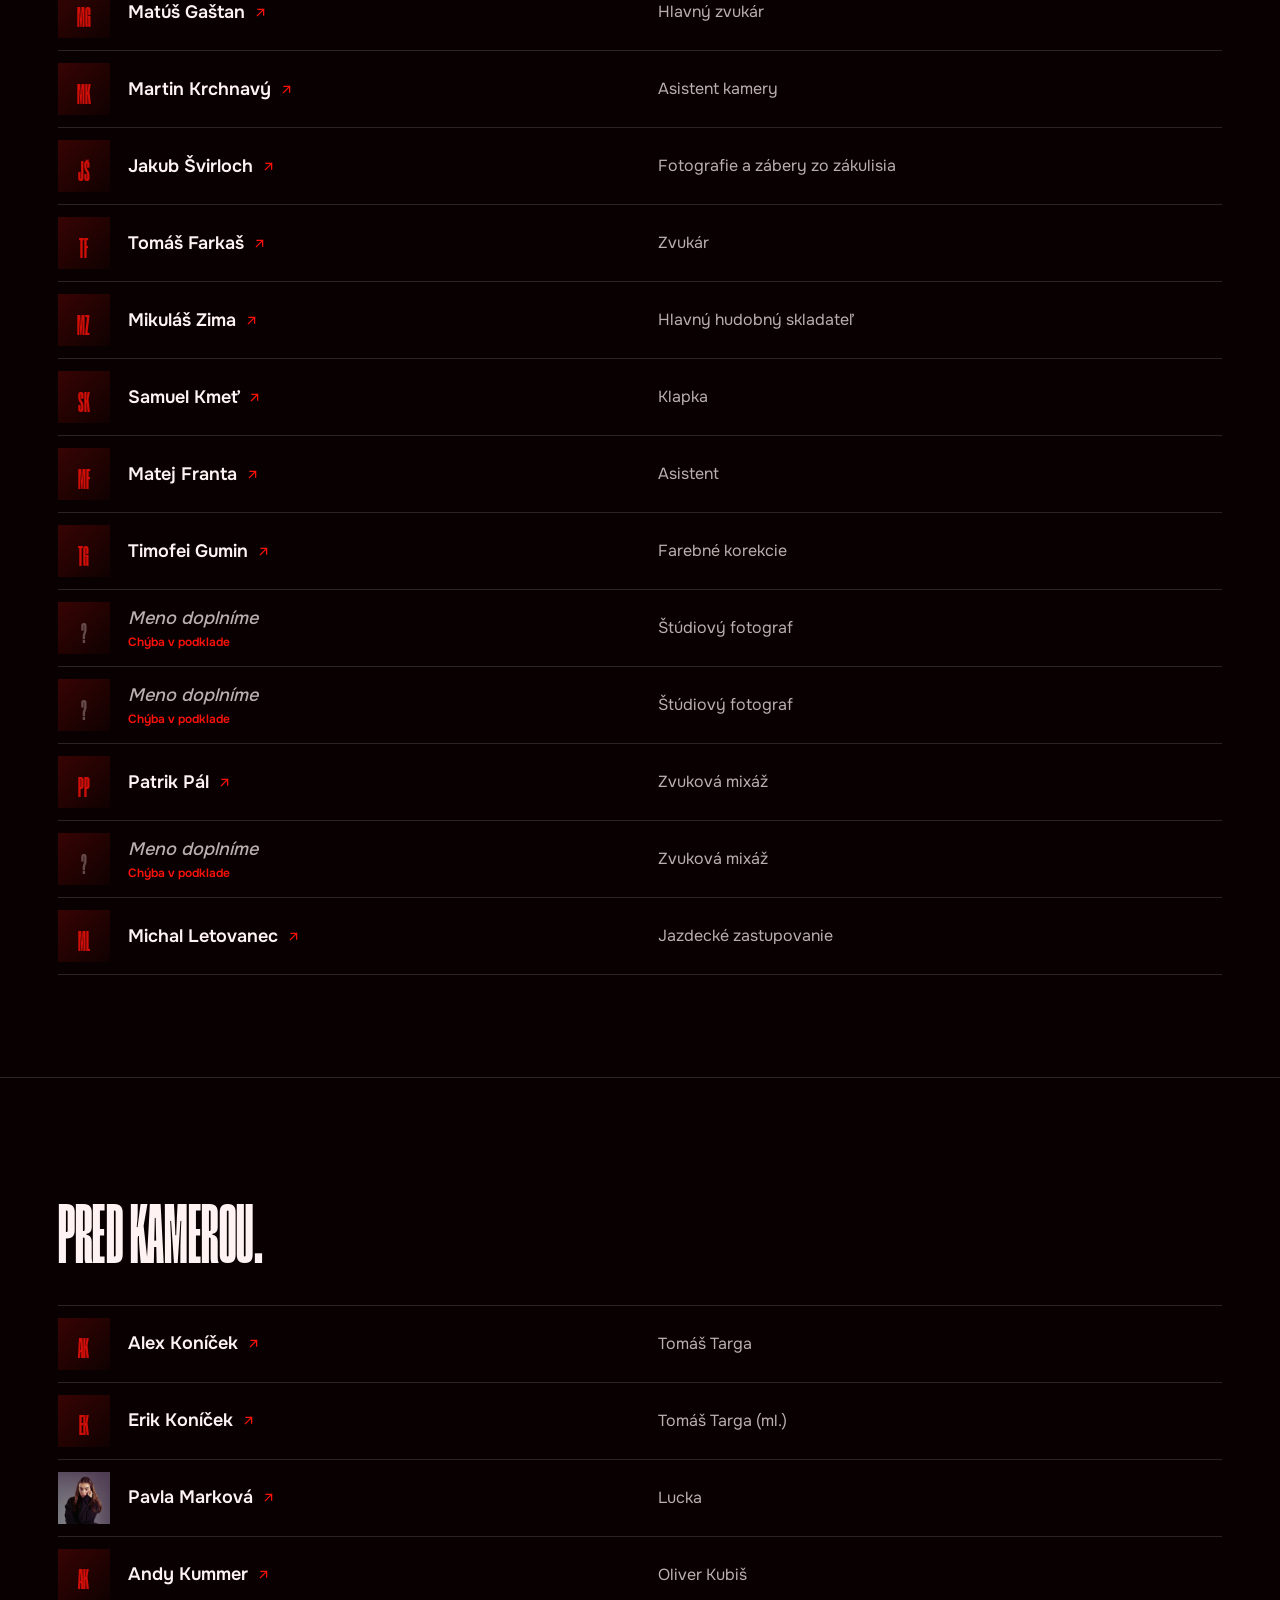
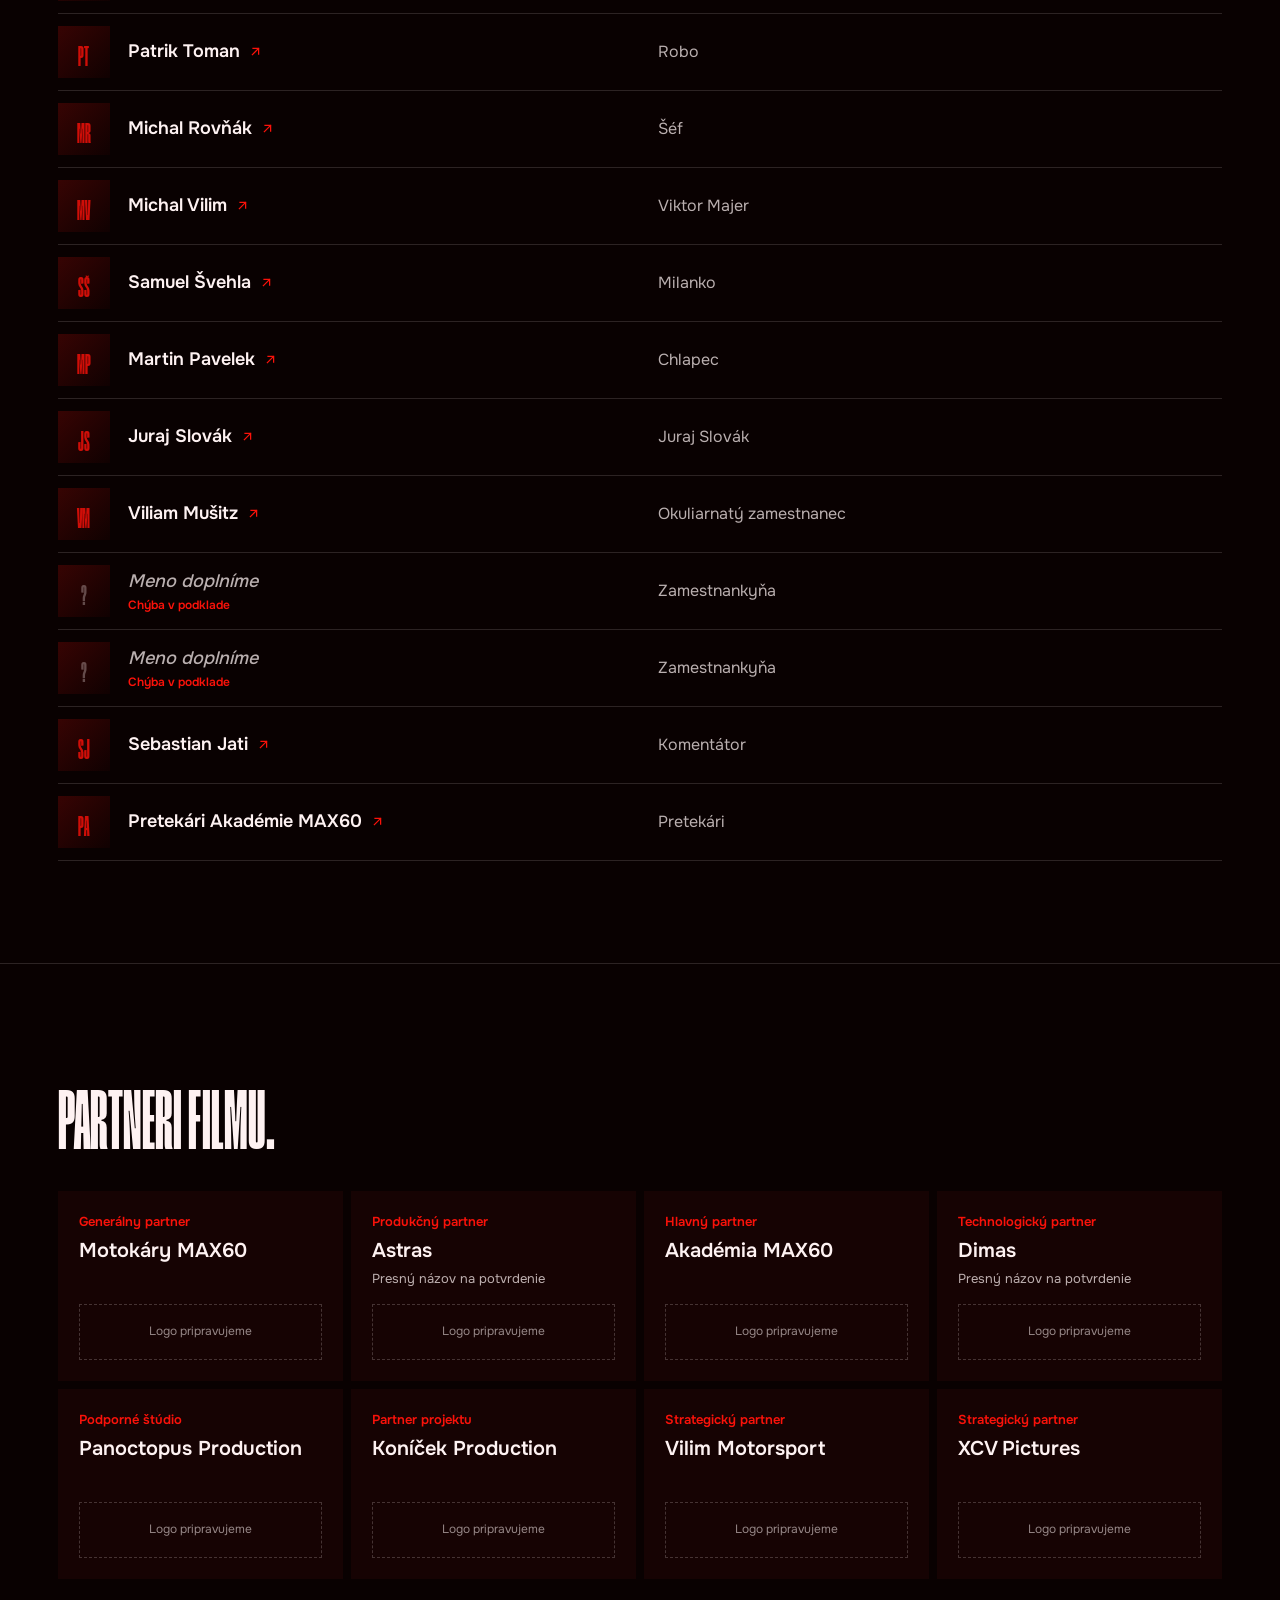
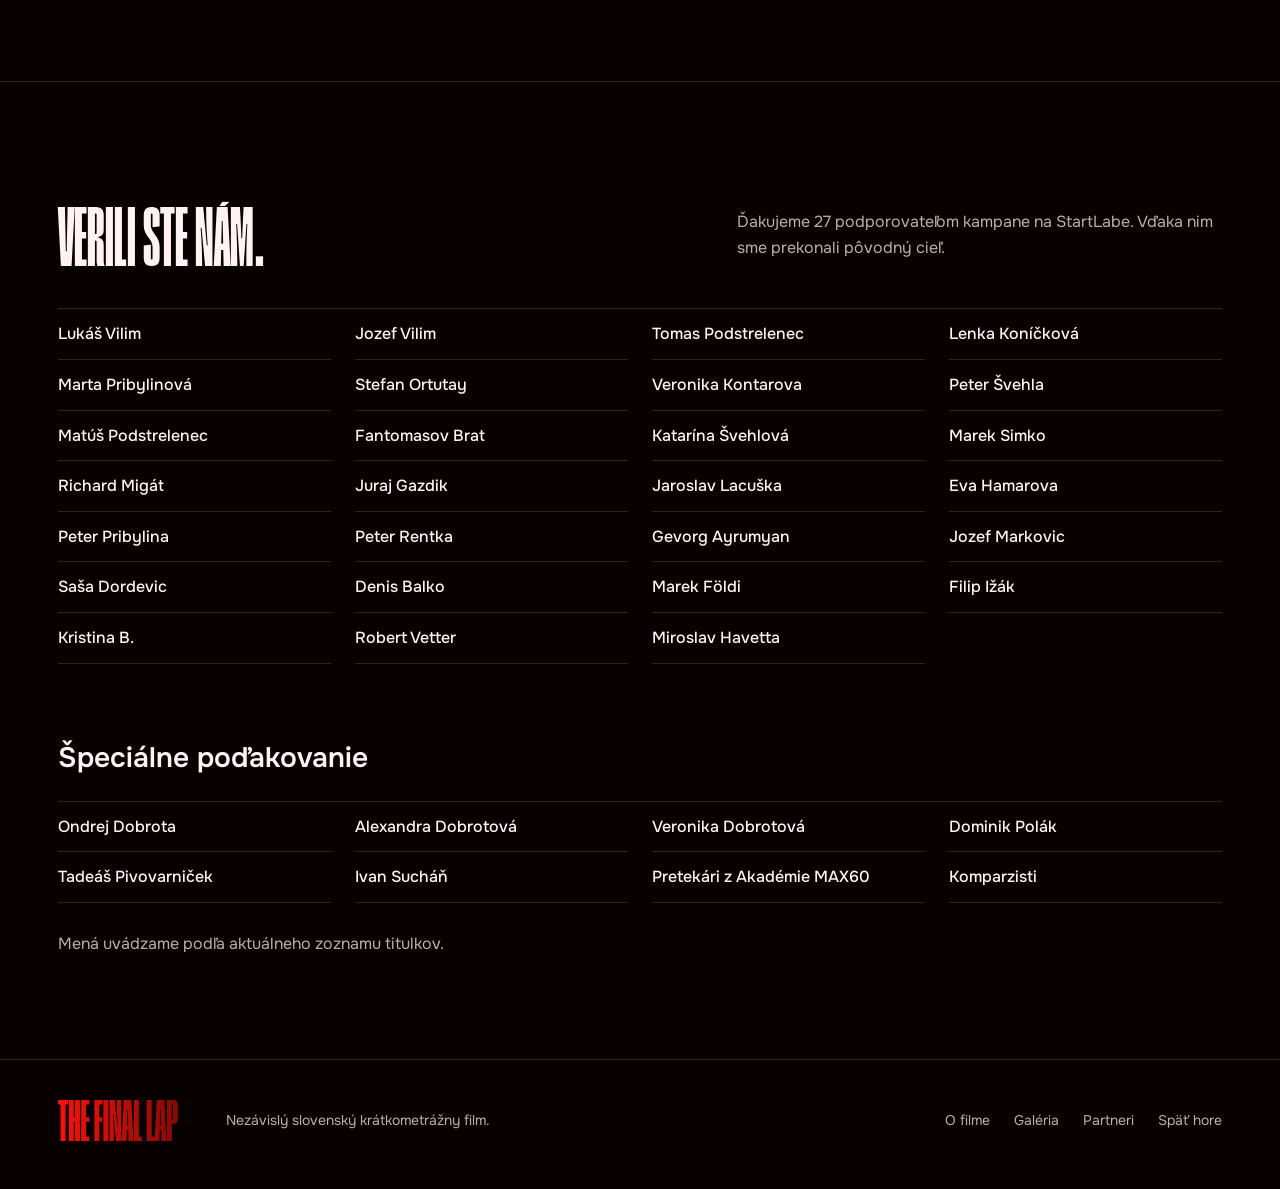
==== commit 4086dd2e: "big redesign2" ====
--- a/titulky.html
+++ b/titulky.html
@@ -1,1040 +1,199 @@
 <!doctype html>
 <html lang="sk">
-  <head>
-    <meta charset="utf-8">
-    <meta name="viewport" content="width=device-width, initial-scale=1">
-    <meta name="theme-color" content="#090101">
-    <title>
-      Štáb a obsadenie — The Final Lap
-    </title>
-    <meta name="description" content="Kompletný štáb, herecké obsadenie, partneri a poďakovanie filmu The Final Lap.">
-    <meta property="og:title" content="The Final Lap — Prvý svojho druhu">
-    <meta property="og:description" content="Prvý slovenský motokárový film. Príbeh návratu na trať. Premiéra sa pripravuje.">
-    <meta property="og:type" content="website">
-    <meta property="og:locale" content="sk_SK">
-    <meta property="og:image" content="assets/hero.webp">
-    <link rel="icon" href="favicon.svg" type="image/svg+xml">
-    <link rel="preload" href="assets/fonts/segment-a-black.otf" as="font" type="font/otf" crossorigin>
-    <link rel="stylesheet" href="styles.css">
-    <script src="profiles.js" defer>
-    </script>
-    <script src="script.js" defer>
-    </script>
-  </head>
-  <body class="credits-page">
-    <a class="skip-link" href="#obsah">
-      Preskočiť na obsah
-    </a>
-    <header class="header">
-      <a class="brand" href="index.html" aria-label="The Final Lap — úvod">
-        <img src="assets/logo.svg" alt="The Final Lap" width="1600" height="552">
-      </a>
-      <button class="menu-toggle" aria-expanded="false" aria-controls="navigation">
-        Menu +
-      </button>
-      <nav class="nav" id="navigation" aria-label="Hlavná navigácia">
-        <a href="index.html#o-filme">O filme</a>
-        <a href="titulky.html" aria-current="page">Titulky</a>
-        <a href="index.html#galeria">Galéria</a>
-        <a href="index.html#partneri">Partneri</a>
-        <a class="nav-release" href="index.html#premiera"><span></span>Premiéra sa pripravuje</a>
-      </nav>
-    </header>
-    <main id="obsah">
-      <section class="credits-hero wrap">
-        <a class="text-link" href="index.html">
-          ← Späť k filmu
-        </a>
-        <h1>
-          Ľudia za
-          <br>
-          <span class="red">
-            posledným kolom.
-          </span>
-        </h1>
-        <p>
-          Úplný filmový štáb, herecké obsadenie a poďakovanie. Každá úloha má svoje miesto. Toto sú ľudia, ktorí pred kamerou aj za ňou tvoria The Final Lap.
-        </p>
-      </section>
-      <nav class="credits-nav wrap" aria-label="Navigácia v titulkoch">
-        <a href="#stab">
-          Filmový štáb
-        </a>
-        <a href="#obsadenie">
-          Herecké obsadenie
-        </a>
-        <a href="#partneri">
-          Partneri
-        </a>
-        <a href="#podakovanie">
-          Poďakovanie
-        </a>
-      </nav>
-      <section class="credits-section wrap" id="stab">
-        <p class="eyebrow red" style="margin-bottom:20px">
-          01 / Filmový štáb
-        </p>
-        <h2>
-          Za kamerou.
-        </h2>
-        <div class="credit-list">
-          <div class="credit-row">
-            <span class="credit-avatar placeholder-avatar" aria-label="Miesto na fotografiu">
-              <span aria-hidden="true">
-                TU
-              </span>
-              <small>
-                Fotografia
-              </small>
-            </span>
-            <div class="credit-person"><button data-person="tomas-uhliarik">
-              <span class="name">
-                Tomáš Uhliarik
-              </span>
-            <span class="credit-action">Otvoriť profil ↗</span></button></div>
-            <span class="role">
-              Producent
-            </span>
-          </div>
-          <div class="credit-row">
-            <span class="credit-avatar placeholder-avatar" aria-label="Miesto na fotografiu">
-              <span aria-hidden="true">
-                AK
-              </span>
-              <small>
-                Fotografia
-              </small>
-            </span>
-            <div class="credit-person">
-              <button data-person="alex">
-                <span class="name">
-                  Alex Koníček
-                </span>
-              </button>
-            </div>
-            <span class="role">
-              Réžia, scenár, strih
-            </span>
-          </div>
-          <div class="credit-row">
-            <span class="credit-avatar placeholder-avatar" aria-label="Miesto na fotografiu">
-              <span aria-hidden="true">
-                MV
-              </span>
-              <small>
-                Fotografia
-              </small>
-            </span>
-            <div class="credit-person">
-              <button data-person="michal">
-                <span class="name">
-                  Michal Vilim
-                </span>
-              </button>
-            </div>
-            <span class="role">
-              Koprodukcia, námet, odborná pomoc, marketing a dizajn, jazdecké zastupovanie
-            </span>
-          </div>
-          <div class="credit-row">
-            <span class="credit-avatar placeholder-avatar" aria-label="Miesto na fotografiu">
-              <span aria-hidden="true">
-                SŠ
-              </span>
-              <small>
-                Fotografia
-              </small>
-            </span>
-            <div class="credit-person">
-              <button data-person="samuel">
-                <span class="name">
-                  Samuel Švehla
-                </span>
-              </button>
-            </div>
-            <span class="role">
-              Námet, scénografia, praktické efekty
-            </span>
-          </div>
-          <div class="credit-row">
-            <span class="credit-avatar placeholder-avatar" aria-label="Miesto na fotografiu">
-              <span aria-hidden="true">
-                OC
-              </span>
-              <small>
-                Fotografia
-              </small>
-            </span>
-            <div class="credit-person"><button data-person="ottakar-chlpik">
-              <span class="name">
-                Ottakar Chlpík
-              </span>
-            <span class="credit-action">Otvoriť profil ↗</span></button></div>
-            <span class="role">
-              Pilot FPV dronu
-            </span>
-          </div>
-          <div class="credit-row">
-            <span class="credit-avatar placeholder-avatar" aria-label="Miesto na fotografiu">
-              <span aria-hidden="true">
-                LV
-              </span>
-              <small>
-                Fotografia
-              </small>
-            </span>
-            <div class="credit-person"><button data-person="lukas-vyhnalik">
-              <span class="name">
-                Lukas Vyhnalík
-              </span>
-            <span class="credit-action">Otvoriť profil ↗</span></button></div>
-            <span class="role">
-              Šéf kamerového oddelenia
-            </span>
-          </div>
-          <div class="credit-row">
-            <span class="credit-avatar placeholder-avatar" aria-label="Miesto na fotografiu">
-              <span aria-hidden="true">
-                AJ
-              </span>
-              <small>
-                Fotografia
-              </small>
-            </span>
-            <div class="credit-person"><button data-person="adam-jablonsky">
-              <span class="name">
-                Adam Jablonský
-              </span>
-            <span class="credit-action">Otvoriť profil ↗</span></button></div>
-            <span class="role">
-              Hlavný kameraman
-            </span>
-          </div>
-          <div class="credit-row">
-            <span class="credit-avatar placeholder-avatar" aria-label="Miesto na fotografiu">
-              <span aria-hidden="true">
-                JB
-              </span>
-              <small>
-                Fotografia
-              </small>
-            </span>
-            <div class="credit-person"><button data-person="jasmina-bombosova">
-              <span class="name">
-                Jasmína Bombošová
-              </span>
-            <span class="credit-action">Otvoriť profil ↗</span></button></div>
-            <span class="role">
-              Asistentka réžie
-            </span>
-          </div>
-          <div class="credit-row">
-            <span class="credit-avatar placeholder-avatar" aria-label="Miesto na fotografiu">
-              <span aria-hidden="true">
-                SA
-              </span>
-              <small>
-                Fotografia
-              </small>
-            </span>
-            <div class="credit-person"><button data-person="silvia-achbergerova">
-              <span class="name">
-                Silvia Achbergerová
-              </span>
-            <span class="credit-action">Otvoriť profil ↗</span></button></div>
-            <span class="role">
-              Kamera
-            </span>
-          </div>
-          <div class="credit-row">
-            <span class="credit-avatar placeholder-avatar" aria-label="Miesto na fotografiu">
-              <span aria-hidden="true">
-                MG
-              </span>
-              <small>
-                Fotografia
-              </small>
-            </span>
-            <div class="credit-person"><button data-person="matus-gastan">
-              <span class="name">
-                Matúš Gaštan
-              </span>
-            <span class="credit-action">Otvoriť profil ↗</span></button></div>
-            <span class="role">
-              Hlavný zvukár
-            </span>
-          </div>
-          <div class="credit-row">
-            <span class="credit-avatar placeholder-avatar" aria-label="Miesto na fotografiu">
-              <span aria-hidden="true">
-                MK
-              </span>
-              <small>
-                Fotografia
-              </small>
-            </span>
-            <div class="credit-person"><button data-person="martin-krchnavy">
-              <span class="name">
-                Martin Krchnavý
-              </span>
-            <span class="credit-action">Otvoriť profil ↗</span></button></div>
-            <span class="role">
-              Asistent kamery
-            </span>
-          </div>
-          <div class="credit-row">
-            <span class="credit-avatar placeholder-avatar" aria-label="Miesto na fotografiu">
-              <span aria-hidden="true">
-                JŠ
-              </span>
-              <small>
-                Fotografia
-              </small>
-            </span>
-            <div class="credit-person"><button data-person="jakub-svirloch">
-              <span class="name">
-                Jakub Švirloch
-              </span>
-            <span class="credit-action">Otvoriť profil ↗</span></button></div>
-            <span class="role">
-              Fotografie a zábery zo zákulisia
-            </span>
-          </div>
-          <div class="credit-row">
-            <span class="credit-avatar placeholder-avatar" aria-label="Miesto na fotografiu">
-              <span aria-hidden="true">
-                TF
-              </span>
-              <small>
-                Fotografia
-              </small>
-            </span>
-            <div class="credit-person"><button data-person="tomas-farkas">
-              <span class="name">
-                Tomáš Farkaš
-              </span>
-            <span class="credit-action">Otvoriť profil ↗</span></button></div>
-            <span class="role">
-              Zvukár
-            </span>
-          </div>
-          <div class="credit-row">
-            <span class="credit-avatar placeholder-avatar" aria-label="Miesto na fotografiu">
-              <span aria-hidden="true">
-                MZ
-              </span>
-              <small>
-                Fotografia
-              </small>
-            </span>
-            <div class="credit-person"><button data-person="mikulas-zima">
-              <span class="name">
-                Mikuláš Zima
-              </span>
-            <span class="credit-action">Otvoriť profil ↗</span></button></div>
-            <span class="role">
-              Hlavný hudobný skladateľ
-            </span>
-          </div>
-          <div class="credit-row">
-            <span class="credit-avatar placeholder-avatar" aria-label="Miesto na fotografiu">
-              <span aria-hidden="true">
-                SK
-              </span>
-              <small>
-                Fotografia
-              </small>
-            </span>
-            <div class="credit-person"><button data-person="samuel-kmet">
-              <span class="name">
-                Samuel Kmeť
-              </span>
-            <span class="credit-action">Otvoriť profil ↗</span></button></div>
-            <span class="role">
-              Klapka
-            </span>
-          </div>
-          <div class="credit-row">
-            <span class="credit-avatar placeholder-avatar" aria-label="Miesto na fotografiu">
-              <span aria-hidden="true">
-                MF
-              </span>
-              <small>
-                Fotografia
-              </small>
-            </span>
-            <div class="credit-person"><button data-person="matej-franta">
-              <span class="name">
-                Matej Franta
-              </span>
-            <span class="credit-action">Otvoriť profil ↗</span></button></div>
-            <span class="role">
-              Asistent
-            </span>
-          </div>
-          <div class="credit-row">
-            <span class="credit-avatar placeholder-avatar" aria-label="Miesto na fotografiu">
-              <span aria-hidden="true">
-                TG
-              </span>
-              <small>
-                Fotografia
-              </small>
-            </span>
-            <div class="credit-person"><button data-person="timofei-gumin">
-              <span class="name">
-                Timofei Gumin
-              </span>
-            <span class="credit-action">Otvoriť profil ↗</span></button></div>
-            <span class="role">
-              Farebné korekcie
-            </span>
-          </div>
-          <div class="credit-row">
-            <span class="credit-avatar placeholder-avatar" aria-label="Miesto na fotografiu">
-              <span aria-hidden="true">
-                —
-              </span>
-              <small>
-                Fotografia
-              </small>
-            </span>
-            <div class="credit-person">
-              <span class="name">
-                Meno doplníme
-              </span>
-              <span class="pending">
-                Dočasný obsah · meno nie je v podklade
-              </span>
-            </div>
-            <span class="role">
-              Štúdiový fotograf
-            </span>
-          </div>
-          <div class="credit-row">
-            <span class="credit-avatar placeholder-avatar" aria-label="Miesto na fotografiu">
-              <span aria-hidden="true">
-                —
-              </span>
-              <small>
-                Fotografia
-              </small>
-            </span>
-            <div class="credit-person">
-              <span class="name">
-                Meno doplníme
-              </span>
-              <span class="pending">
-                Dočasný obsah · meno nie je v podklade
-              </span>
-            </div>
-            <span class="role">
-              Štúdiový fotograf
-            </span>
-          </div>
-          <div class="credit-row">
-            <span class="credit-avatar placeholder-avatar" aria-label="Miesto na fotografiu">
-              <span aria-hidden="true">
-                PP
-              </span>
-              <small>
-                Fotografia
-              </small>
-            </span>
-            <div class="credit-person"><button data-person="patrik-pal">
-              <span class="name">
-                Patrik Pál
-              </span>
-            <span class="credit-action">Otvoriť profil ↗</span></button></div>
-            <span class="role">
-              Zvuková mixáž
-            </span>
-          </div>
-          <div class="credit-row">
-            <span class="credit-avatar placeholder-avatar" aria-label="Miesto na fotografiu">
-              <span aria-hidden="true">
-                —
-              </span>
-              <small>
-                Fotografia
-              </small>
-            </span>
-            <div class="credit-person">
-              <span class="name">
-                Meno doplníme
-              </span>
-              <span class="pending">
-                Dočasný obsah · meno nie je v podklade
-              </span>
-            </div>
-            <span class="role">
-              Zvuková mixáž
-            </span>
-          </div>
-          <div class="credit-row">
-            <span class="credit-avatar placeholder-avatar" aria-label="Miesto na fotografiu">
-              <span aria-hidden="true">
-                ML
-              </span>
-              <small>
-                Fotografia
-              </small>
-            </span>
-            <div class="credit-person"><button data-person="michal-letovanec">
-              <span class="name">
-                Michal Letovanec
-              </span>
-            <span class="credit-action">Otvoriť profil ↗</span></button></div>
-            <span class="role">
-              Jazdecké zastupovanie
-            </span>
-          </div>
-        </div>
-      </section>
-      <section class="credits-section wrap" id="obsadenie">
-        <p class="eyebrow red" style="margin-bottom:20px">
-          02 / Herecké obsadenie
-        </p>
-        <h2>
-          Pred kamerou.
-        </h2>
-        <div class="credit-list">
-          <div class="credit-row">
-            <span class="credit-avatar placeholder-avatar" aria-label="Miesto na fotografiu">
-              <span aria-hidden="true">
-                AK
-              </span>
-              <small>
-                Fotografia
-              </small>
-            </span>
-            <div class="credit-person">
-              <button data-person="alex">
-                <span class="name">
-                  Alex Koníček
-                </span>
-              </button>
-            </div>
-            <span class="role">
-              Tomáš Targa
-            </span>
-          </div>
-          <div class="credit-row">
-            <span class="credit-avatar placeholder-avatar" aria-label="Miesto na fotografiu">
-              <span aria-hidden="true">
-                EK
-              </span>
-              <small>
-                Fotografia
-              </small>
-            </span>
-            <div class="credit-person"><button data-person="erik-konicek">
-              <span class="name">
-                Erik Koníček
-              </span>
-            <span class="credit-action">Otvoriť profil ↗</span></button></div>
-            <span class="role">
-              Tomáš Targa (ml.)
-            </span>
-          </div>
-          <div class="credit-row">
-            <img class="credit-avatar" src="assets/pavla.webp" alt="" loading="lazy" width="1080" height="1350">
-            <div class="credit-person">
-              <button data-person="pavla">
-                <span class="name">
-                  Pavla Marková
-                </span>
-              </button>
-            </div>
-            <span class="role">
-              Lucka
-            </span>
-          </div>
-          <div class="credit-row">
-            <span class="credit-avatar placeholder-avatar" aria-label="Miesto na fotografiu">
-              <span aria-hidden="true">
-                AK
-              </span>
-              <small>
-                Fotografia
-              </small>
-            </span>
-            <div class="credit-person"><button data-person="andy-kummer">
-              <span class="name">
-                Andy Kummer
-              </span>
-            <span class="credit-action">Otvoriť profil ↗</span></button></div>
-            <span class="role">
-              Oliver Kubiš
-            </span>
-          </div>
-          <div class="credit-row">
-            <span class="credit-avatar placeholder-avatar" aria-label="Miesto na fotografiu">
-              <span aria-hidden="true">
-                PT
-              </span>
-              <small>
-                Fotografia
-              </small>
-            </span>
-            <div class="credit-person"><button data-person="patrik-toman">
-              <span class="name">
-                Patrik Toman
-              </span>
-            <span class="credit-action">Otvoriť profil ↗</span></button></div>
-            <span class="role">
-              Robo
-            </span>
-          </div>
-          <div class="credit-row">
-            <span class="credit-avatar placeholder-avatar" aria-label="Miesto na fotografiu">
-              <span aria-hidden="true">
-                MR
-              </span>
-              <small>
-                Fotografia
-              </small>
-            </span>
-            <div class="credit-person"><button data-person="michal-rovnak">
-              <span class="name">
-                Michal Rovňák
-              </span>
-            <span class="credit-action">Otvoriť profil ↗</span></button></div>
-            <span class="role">
-              Šéf
-            </span>
-          </div>
-          <div class="credit-row">
-            <span class="credit-avatar placeholder-avatar" aria-label="Miesto na fotografiu">
-              <span aria-hidden="true">
-                MV
-              </span>
-              <small>
-                Fotografia
-              </small>
-            </span>
-            <div class="credit-person">
-              <button data-person="michal">
-                <span class="name">
-                  Michal Vilim
-                </span>
-              </button>
-            </div>
-            <span class="role">
-              Viktor Majer
-            </span>
-          </div>
-          <div class="credit-row">
-            <span class="credit-avatar placeholder-avatar" aria-label="Miesto na fotografiu">
-              <span aria-hidden="true">
-                SŠ
-              </span>
-              <small>
-                Fotografia
-              </small>
-            </span>
-            <div class="credit-person">
-              <button data-person="samuel">
-                <span class="name">
-                  Samuel Švehla
-                </span>
-              </button>
-            </div>
-            <span class="role">
-              Milanko
-            </span>
-          </div>
-          <div class="credit-row">
-            <span class="credit-avatar placeholder-avatar" aria-label="Miesto na fotografiu">
-              <span aria-hidden="true">
-                MP
-              </span>
-              <small>
-                Fotografia
-              </small>
-            </span>
-            <div class="credit-person"><button data-person="martin-pavelek">
-              <span class="name">
-                Martin Pavelek
-              </span>
-            <span class="credit-action">Otvoriť profil ↗</span></button></div>
-            <span class="role">
-              Chlapec
-            </span>
-          </div>
-          <div class="credit-row">
-            <span class="credit-avatar placeholder-avatar" aria-label="Miesto na fotografiu">
-              <span aria-hidden="true">
-                JS
-              </span>
-              <small>
-                Fotografia
-              </small>
-            </span>
-            <div class="credit-person"><button data-person="juraj-slovak">
-              <span class="name">
-                Juraj Slovák
-              </span>
-            <span class="credit-action">Otvoriť profil ↗</span></button></div>
-            <span class="role">
-              Juraj Slovák
-            </span>
-          </div>
-          <div class="credit-row">
-            <span class="credit-avatar placeholder-avatar" aria-label="Miesto na fotografiu">
-              <span aria-hidden="true">
-                VM
-              </span>
-              <small>
-                Fotografia
-              </small>
-            </span>
-            <div class="credit-person"><button data-person="viliam-musitz">
-              <span class="name">
-                Viliam Mušitz
-              </span>
-            <span class="credit-action">Otvoriť profil ↗</span></button></div>
-            <span class="role">
-              Okuliarnatý zamestnanec
-            </span>
-          </div>
-          <div class="credit-row">
-            <span class="credit-avatar placeholder-avatar" aria-label="Miesto na fotografiu">
-              <span aria-hidden="true">
-                —
-              </span>
-              <small>
-                Fotografia
-              </small>
-            </span>
-            <div class="credit-person">
-              <span class="name">
-                Meno doplníme
-              </span>
-              <span class="pending">
-                Dočasný obsah · meno nie je v podklade
-              </span>
-            </div>
-            <span class="role">
-              Zamestnankyňa
-            </span>
-          </div>
-          <div class="credit-row">
-            <span class="credit-avatar placeholder-avatar" aria-label="Miesto na fotografiu">
-              <span aria-hidden="true">
-                —
-              </span>
-              <small>
-                Fotografia
-              </small>
-            </span>
-            <div class="credit-person">
-              <span class="name">
-                Meno doplníme
-              </span>
-              <span class="pending">
-                Dočasný obsah · meno nie je v podklade
-              </span>
-            </div>
-            <span class="role">
-              Zamestnankyňa
-            </span>
-          </div>
-          <div class="credit-row">
-            <span class="credit-avatar placeholder-avatar" aria-label="Miesto na fotografiu">
-              <span aria-hidden="true">
-                SJ
-              </span>
-              <small>
-                Fotografia
-              </small>
-            </span>
-            <div class="credit-person"><button data-person="sebastian-jati">
-              <span class="name">
-                Sebastian Jati
-              </span>
-            <span class="credit-action">Otvoriť profil ↗</span></button></div>
-            <span class="role">
-              Komentátor
-            </span>
-          </div>
-          <div class="credit-row">
-            <span class="credit-avatar placeholder-avatar" aria-label="Miesto na fotografiu">
-              <span aria-hidden="true">
-                PA
-              </span>
-              <small>
-                Fotografia
-              </small>
-            </span>
-            <div class="credit-person"><button data-person="pretekari-akademie-max60">
-              <span class="name">
-                Pretekári Akadémie MAX60
-              </span>
-            <span class="credit-action">Otvoriť profil ↗</span></button></div>
-            <span class="role">
-              Pretekári
-            </span>
-          </div>
-        </div>
-      </section>
-      <section class="credits-section light wrap" id="partneri">
-        <p class="eyebrow red" style="margin-bottom:20px">
-          03 / Partneri filmu
-        </p>
-        <h2>
-          Súčasť nášho príbehu.
-        </h2>
-        <div class="partner-grid">
-          <div class="partner">
-            <span class="partner-role">
-              Generálny partner
-            </span>
-            <strong>
-              Motokáry MAX60
-            </strong>
-            <span class="logo-pending">
-              Miesto na logo partnera
-            </span>
-          </div>
-          <div class="partner">
-            <span class="partner-role">
-              Produkčný partner
-            </span>
-            <strong>
-              Astras
-            </strong>
-            <span class="pending">
-              Dočasný názov — na potvrdenie
-            </span>
-            <span class="logo-pending">
-              Miesto na logo partnera
-            </span>
-          </div>
-          <div class="partner">
-            <span class="partner-role">
-              Hlavný partner
-            </span>
-            <strong>
-              Akadémia MAX60
-            </strong>
-            <span class="logo-pending">
-              Miesto na logo partnera
-            </span>
-          </div>
-          <div class="partner">
-            <span class="partner-role">
-              Technologický partner
-            </span>
-            <strong>
-              Dimas
-            </strong>
-            <span class="pending">
-              Dočasný názov — na potvrdenie
-            </span>
-            <span class="logo-pending">
-              Miesto na logo partnera
-            </span>
-          </div>
-          <div class="partner">
-            <span class="partner-role">
-              Podporné štúdio
-            </span>
-            <strong>
-              Panoctopus Production
-            </strong>
-            <span class="logo-pending">
-              Miesto na logo partnera
-            </span>
-          </div>
-          <div class="partner">
-            <span class="partner-role">
-              Partner projektu
-            </span>
-            <strong>
-              Koníček Production
-            </strong>
-            <span class="logo-pending">
-              Miesto na logo partnera
-            </span>
-          </div>
-          <div class="partner">
-            <span class="partner-role">
-              Strategický partner
-            </span>
-            <strong>
-              Vilim Motorsport
-            </strong>
-            <span class="logo-pending">
-              Miesto na logo partnera
-            </span>
-          </div>
-          <div class="partner">
-            <span class="partner-role">
-              Strategický partner
-            </span>
-            <strong>
-              XCV Pictures
-            </strong>
-            <span class="logo-pending">
-              Miesto na logo partnera
-            </span>
-          </div>
-        </div>
-      </section>
-      <section class="credits-section wrap" id="podakovanie">
-        <p class="eyebrow red" style="margin-bottom:20px">
-          04 / Poďakovanie
-        </p>
-        <h2>
-          Verili ste nám.
-        </h2>
-        <p class="credits-note">
-          Ďakujeme všetkým podporovateľom našej kampane. Mená uvádzame podľa aktuálneho zoznamu titulkov.
-        </p>
-        <div class="thanks-list">
-          <span>
-            Lukáš Vilim
-          </span>
-          <span>
-            Jozef Vilim
-          </span>
-          <span>
-            Tomas Podstrelenec
-          </span>
-          <span>
-            Lenka Koníčková
-          </span>
-          <span>
-            Marta Pribylinová
-          </span>
-          <span>
-            Stefan Ortutay
-          </span>
-          <span>
-            Veronika Kontarova
-          </span>
-          <span>
-            Peter Švehla
-          </span>
-          <span>
-            Matúš Podstrelenec
-          </span>
-          <span>
-            Fantomasov Brat
-          </span>
-          <span>
-            Katarína Švehlová
-          </span>
-          <span>
-            Marek Simko
-          </span>
-          <span>
-            Richard Migát
-          </span>
-          <span>
-            Juraj Gazdik
-          </span>
-          <span>
-            Jaroslav Lacuška
-          </span>
-          <span>
-            Eva Hamarova
-          </span>
-          <span>
-            Peter Pribylina
-          </span>
-          <span>
-            Peter Rentka
-          </span>
-          <span>
-            Gevorg AYRUMYAN
-          </span>
-          <span>
-            Jozef Markovic
-          </span>
-          <span>
-            Saša Dordevic
-          </span>
-          <span>
-            Denis Balko
-          </span>
-          <span>
-            Marek Földi
-          </span>
-          <span>
-            Filip Ižák
-          </span>
-          <span>
-            Kristina B.
-          </span>
-          <span>
-            Robert Vetter
-          </span>
-          <span>
-            Miroslav Havetta
-          </span>
-        </div>
-        <h3 style="margin:55px 0 25px">
-          Špeciálne poďakovanie
-        </h3>
-        <div class="thanks-list">
-          <span>
-            Ondrej Dobrota
-          </span>
-          <span>
-            Alexandra Dobrotová
-          </span>
-          <span>
-            Veronika Dobrotová
-          </span>
-          <span>
-            Dominik Polák
-          </span>
-          <span>
-            Tadeáš Pivovarniček
-          </span>
-          <span>
-            Ivan Sucháň
-          </span>
-          <span>
-            Pretekári z Akadémie MAX60
-          </span>
-          <span>
-            Komparzisti
-          </span>
-        </div>
-      </section>
-    </main>
-    <footer class="footer wrap">
-      <a href="index.html">
-        <img src="assets/logo.svg" alt="The Final Lap — úvod" width="1600" height="552">
-      </a>
-      <span>
-        Nezávislý slovenský film.
-      </span>
-      <a href="#obsah">
-        Späť na začiatok ↑
-      </a>
-    </footer>
-    <dialog id="profile-dialog" aria-labelledby="profile-name">
-      <button class="dialog-close" aria-label="Zavrieť medailón">
-        ×
-      </button>
-      <div class="profile-layout">
-        <div class="portrait profile-portrait">
-        </div>
-        <div class="profile-copy">
-          <h2 id="profile-name">
-          </h2>
-          <p class="profile-role">
-          </p>
-          <p class="profile-bio">
-          </p>
-          <p class="profile-source">
-          </p>
-        </div>
+<head>
+  <meta charset="utf-8">
+  <meta name="viewport" content="width=device-width, initial-scale=1">
+  <meta name="theme-color" content="#090101">
+  <title>Titulky — štáb a obsadenie | The Final Lap</title>
+  <meta name="description" content="Kompletný štáb, herecké obsadenie, partneri, podporovatelia a špeciálne poďakovanie filmu The Final Lap.">
+  <meta property="og:title" content="Titulky — The Final Lap">
+  <meta property="og:description" content="Ľudia, ktorí pred kamerou aj za ňou tvoria prvý slovenský motokárový film.">
+  <meta property="og:type" content="website">
+  <meta property="og:locale" content="sk_SK">
+  <meta property="og:image" content="assets/hero.webp">
+  <link rel="icon" href="favicon.svg" type="image/svg+xml">
+  <link rel="preload" href="assets/fonts/segment-a-black.otf" as="font" type="font/otf" crossorigin>
+  <link rel="stylesheet" href="styles.css">
+  <script>document.documentElement.classList.add('js')</script>
+  <script src="profiles.js" defer></script>
+  <script src="script.js" defer></script>
+</head>
+<body>
+  <svg width="0" height="0" style="position:absolute" aria-hidden="true">
+    <symbol id="i-arrow" viewBox="0 0 24 24"><path d="M4 12h15M13 6l6 6-6 6"/></symbol>
+    <symbol id="i-out" viewBox="0 0 24 24"><path d="M7 17 17 7M8 7h9v9"/></symbol>
+    <symbol id="i-close" viewBox="0 0 24 24"><path d="M5 5l14 14M19 5 5 19"/></symbol>
+    <symbol id="i-menu" viewBox="0 0 24 24"><path d="M3 7h18M3 12h18M3 17h18"/></symbol>
+  </svg>
+
+  <a class="skip-link" href="#obsah">Preskočiť na obsah</a>
+
+  <header class="header">
+    <a class="brand" href="index.html" aria-label="The Final Lap — úvod"><img src="assets/logo.svg" alt="The Final Lap" width="1664" height="575"></a>
+    <button class="menu-toggle" aria-expanded="false" aria-controls="navigation"><span>Menu</span><svg class="icon"><use href="#i-menu"/></svg></button>
+    <nav class="nav" id="navigation" aria-label="Hlavná navigácia">
+      <a href="index.html#o-filme">O filme</a>
+      <a href="index.html#tvorcovia">Ľudia</a>
+      <a href="index.html#galeria">Galéria</a>
+      <a href="index.html#partneri">Partneri</a>
+      <a class="nav-cta" href="titulky.html" aria-current="page">Titulky</a>
+    </nav>
+  </header>
+
+  <main id="obsah">
+    <section class="credits-hero wrap">
+      <a class="link back" href="index.html"><svg class="icon"><use href="#i-arrow"/></svg> Späť na úvod</a>
+      <h1 class="display h-xl">Ľudia za<br><span class="red">posledným kolom.</span></h1>
+      <p>Filmový štáb, herecké obsadenie, partneri a všetci, ktorým ďakujeme. Mená s ikonou otvoria medailón.</p>
+    </section>
+
+    <nav class="credits-nav" aria-label="Časti titulkov">
+      <div class="wrap">
+        <a href="#stab">Filmový štáb <span>22</span></a>
+        <a href="#obsadenie">Herecké obsadenie <span>15</span></a>
+        <a href="#partneri">Partneri <span>8</span></a>
+        <a href="#podakovanie">Poďakovanie <span>35</span></a>
       </div>
-    </dialog>
-  </body>
+    </nav>
+
+    <!-- ŠTÁB: poradie podľa THE FINAL LAP - Titulky.xlsx. Jeden riadok = jedna položka. -->
+    <section class="credits-block wrap" id="stab" aria-labelledby="crew-title">
+      <div class="section-head"><h2 class="display h-lg" id="crew-title">Za kamerou.</h2></div>
+      <ul class="credit-list">
+        <li class="credit"><span class="avatar" aria-hidden="true">TU</span><button class="name" data-person="tomas-uhliarik">Tomáš Uhliarik <svg class="icon"><use href="#i-out"/></svg></button><span class="role">Producent</span></li>
+        <li class="credit"><span class="avatar" aria-hidden="true">AK</span><button class="name" data-person="alex">Alex Koníček <svg class="icon"><use href="#i-out"/></svg></button><span class="role">Réžia, scenár, strih</span></li>
+        <li class="credit"><span class="avatar" aria-hidden="true">MV</span><button class="name" data-person="michal">Michal Vilim <svg class="icon"><use href="#i-out"/></svg></button><span class="role">Koprodukcia, námet, odborná pomoc, marketing a dizajn, jazdecké zastupovanie</span></li>
+        <li class="credit"><span class="avatar" aria-hidden="true">SŠ</span><button class="name" data-person="samuel">Samuel Švehla <svg class="icon"><use href="#i-out"/></svg></button><span class="role">Námet, scénografia, praktické efekty</span></li>
+        <li class="credit"><span class="avatar" aria-hidden="true">OC</span><button class="name" data-person="ottakar-chlpik">Ottakar Chlpík <svg class="icon"><use href="#i-out"/></svg></button><span class="role">Pilot FPV dronu</span></li>
+        <li class="credit"><span class="avatar" aria-hidden="true">LV</span><button class="name" data-person="lukas-vyhnalik">Lukas Vyhnalík <svg class="icon"><use href="#i-out"/></svg></button><span class="role">Šéf kamerového oddelenia</span></li>
+        <li class="credit"><span class="avatar" aria-hidden="true">AJ</span><button class="name" data-person="adam-jablonsky">Adam Jablonský <svg class="icon"><use href="#i-out"/></svg></button><span class="role">Hlavný kameraman</span></li>
+        <li class="credit"><span class="avatar" aria-hidden="true">JB</span><button class="name" data-person="jasmina-bombosova">Jasmína Bombošová <svg class="icon"><use href="#i-out"/></svg></button><span class="role">Asistentka réžie</span></li>
+        <li class="credit"><span class="avatar" aria-hidden="true">SA</span><button class="name" data-person="silvia-achbergerova">Silvia Achbergerová <svg class="icon"><use href="#i-out"/></svg></button><span class="role">Kamera</span></li>
+        <li class="credit"><span class="avatar" aria-hidden="true">MG</span><button class="name" data-person="matus-gastan">Matúš Gaštan <svg class="icon"><use href="#i-out"/></svg></button><span class="role">Hlavný zvukár</span></li>
+        <li class="credit"><span class="avatar" aria-hidden="true">MK</span><button class="name" data-person="martin-krchnavy">Martin Krchnavý <svg class="icon"><use href="#i-out"/></svg></button><span class="role">Asistent kamery</span></li>
+        <li class="credit"><span class="avatar" aria-hidden="true">JŠ</span><button class="name" data-person="jakub-svirloch">Jakub Švirloch <svg class="icon"><use href="#i-out"/></svg></button><span class="role">Fotografie a zábery zo zákulisia</span></li>
+        <li class="credit"><span class="avatar" aria-hidden="true">TF</span><button class="name" data-person="tomas-farkas">Tomáš Farkaš <svg class="icon"><use href="#i-out"/></svg></button><span class="role">Zvukár</span></li>
+        <li class="credit"><span class="avatar" aria-hidden="true">MZ</span><button class="name" data-person="mikulas-zima">Mikuláš Zima <svg class="icon"><use href="#i-out"/></svg></button><span class="role">Hlavný hudobný skladateľ</span></li>
+        <li class="credit"><span class="avatar" aria-hidden="true">SK</span><button class="name" data-person="samuel-kmet">Samuel Kmeť <svg class="icon"><use href="#i-out"/></svg></button><span class="role">Klapka</span></li>
+        <li class="credit"><span class="avatar" aria-hidden="true">MF</span><button class="name" data-person="matej-franta">Matej Franta <svg class="icon"><use href="#i-out"/></svg></button><span class="role">Asistent</span></li>
+        <li class="credit"><span class="avatar" aria-hidden="true">TG</span><button class="name" data-person="timofei-gumin">Timofei Gumin <svg class="icon"><use href="#i-out"/></svg></button><span class="role">Farebné korekcie</span></li>
+        <li class="credit missing"><span class="avatar empty" aria-hidden="true">?</span><span class="name">Meno doplníme <small>Chýba v podklade</small></span><span class="role">Štúdiový fotograf</span></li>
+        <li class="credit missing"><span class="avatar empty" aria-hidden="true">?</span><span class="name">Meno doplníme <small>Chýba v podklade</small></span><span class="role">Štúdiový fotograf</span></li>
+        <li class="credit"><span class="avatar" aria-hidden="true">PP</span><button class="name" data-person="patrik-pal">Patrik Pál <svg class="icon"><use href="#i-out"/></svg></button><span class="role">Zvuková mixáž</span></li>
+        <li class="credit missing"><span class="avatar empty" aria-hidden="true">?</span><span class="name">Meno doplníme <small>Chýba v podklade</small></span><span class="role">Zvuková mixáž</span></li>
+        <li class="credit"><span class="avatar" aria-hidden="true">ML</span><button class="name" data-person="michal-letovanec">Michal Letovanec <svg class="icon"><use href="#i-out"/></svg></button><span class="role">Jazdecké zastupovanie</span></li>
+      </ul>
+    </section>
+
+    <!-- HERECKÉ OBSADENIE: meno herca + postava -->
+    <section class="credits-block wrap" id="obsadenie" aria-labelledby="cast-title">
+      <div class="section-head"><h2 class="display h-lg" id="cast-title">Pred kamerou.</h2></div>
+      <ul class="credit-list">
+        <li class="credit"><span class="avatar" aria-hidden="true">AK</span><button class="name" data-person="alex">Alex Koníček <svg class="icon"><use href="#i-out"/></svg></button><span class="role">Tomáš Targa</span></li>
+        <li class="credit"><span class="avatar" aria-hidden="true">EK</span><button class="name" data-person="erik-konicek">Erik Koníček <svg class="icon"><use href="#i-out"/></svg></button><span class="role">Tomáš Targa (ml.)</span></li>
+        <li class="credit"><span class="avatar"><img src="assets/pavla.webp" alt="" width="1080" height="1350" loading="lazy"></span><button class="name" data-person="pavla">Pavla Marková <svg class="icon"><use href="#i-out"/></svg></button><span class="role">Lucka</span></li>
+        <li class="credit"><span class="avatar" aria-hidden="true">AK</span><button class="name" data-person="andy-kummer">Andy Kummer <svg class="icon"><use href="#i-out"/></svg></button><span class="role">Oliver Kubiš</span></li>
+        <li class="credit"><span class="avatar" aria-hidden="true">PT</span><button class="name" data-person="patrik-toman">Patrik Toman <svg class="icon"><use href="#i-out"/></svg></button><span class="role">Robo</span></li>
+        <li class="credit"><span class="avatar" aria-hidden="true">MR</span><button class="name" data-person="michal-rovnak">Michal Rovňák <svg class="icon"><use href="#i-out"/></svg></button><span class="role">Šéf</span></li>
+        <li class="credit"><span class="avatar" aria-hidden="true">MV</span><button class="name" data-person="michal">Michal Vilim <svg class="icon"><use href="#i-out"/></svg></button><span class="role">Viktor Majer</span></li>
+        <li class="credit"><span class="avatar" aria-hidden="true">SŠ</span><button class="name" data-person="samuel">Samuel Švehla <svg class="icon"><use href="#i-out"/></svg></button><span class="role">Milanko</span></li>
+        <li class="credit"><span class="avatar" aria-hidden="true">MP</span><button class="name" data-person="martin-pavelek">Martin Pavelek <svg class="icon"><use href="#i-out"/></svg></button><span class="role">Chlapec</span></li>
+        <li class="credit"><span class="avatar" aria-hidden="true">JS</span><button class="name" data-person="juraj-slovak">Juraj Slovák <svg class="icon"><use href="#i-out"/></svg></button><span class="role">Juraj Slovák</span></li>
+        <li class="credit"><span class="avatar" aria-hidden="true">VM</span><button class="name" data-person="viliam-musitz">Viliam Mušitz <svg class="icon"><use href="#i-out"/></svg></button><span class="role">Okuliarnatý zamestnanec</span></li>
+        <li class="credit missing"><span class="avatar empty" aria-hidden="true">?</span><span class="name">Meno doplníme <small>Chýba v podklade</small></span><span class="role">Zamestnankyňa</span></li>
+        <li class="credit missing"><span class="avatar empty" aria-hidden="true">?</span><span class="name">Meno doplníme <small>Chýba v podklade</small></span><span class="role">Zamestnankyňa</span></li>
+        <li class="credit"><span class="avatar" aria-hidden="true">SJ</span><button class="name" data-person="sebastian-jati">Sebastian Jati <svg class="icon"><use href="#i-out"/></svg></button><span class="role">Komentátor</span></li>
+        <li class="credit"><span class="avatar" aria-hidden="true">PA</span><button class="name" data-person="pretekari-akademie-max60">Pretekári Akadémie MAX60 <svg class="icon"><use href="#i-out"/></svg></button><span class="role">Pretekári</span></li>
+      </ul>
+    </section>
+
+    <!-- PARTNERI: logo vložte namiesto <span class="logo-slot"> -->
+    <section class="credits-block wrap" id="partneri" aria-labelledby="partners-title">
+      <div class="section-head"><h2 class="display h-lg" id="partners-title">Partneri filmu.</h2></div>
+      <div class="partners">
+        <div class="partner"><span class="role">Generálny partner</span><strong>Motokáry MAX60</strong><span class="logo-slot">Logo pripravujeme</span></div>
+        <div class="partner"><span class="role">Produkčný partner</span><strong>Astras</strong><span class="pending">Presný názov na potvrdenie</span><span class="logo-slot">Logo pripravujeme</span></div>
+        <div class="partner"><span class="role">Hlavný partner</span><strong>Akadémia MAX60</strong><span class="logo-slot">Logo pripravujeme</span></div>
+        <div class="partner"><span class="role">Technologický partner</span><strong>Dimas</strong><span class="pending">Presný názov na potvrdenie</span><span class="logo-slot">Logo pripravujeme</span></div>
+        <div class="partner"><span class="role">Podporné štúdio</span><strong>Panoctopus Production</strong><span class="logo-slot">Logo pripravujeme</span></div>
+        <div class="partner"><span class="role">Partner projektu</span><strong>Koníček Production</strong><span class="logo-slot">Logo pripravujeme</span></div>
+        <div class="partner"><span class="role">Strategický partner</span><strong>Vilim Motorsport</strong><span class="logo-slot">Logo pripravujeme</span></div>
+        <div class="partner"><span class="role">Strategický partner</span><strong>XCV Pictures</strong><span class="logo-slot">Logo pripravujeme</span></div>
+      </div>
+    </section>
+
+    <!-- PODPOROVATELIA (StartLab) A ŠPECIÁLNE POĎAKOVANIE -->
+    <section class="credits-block wrap" id="podakovanie" aria-labelledby="thanks-title">
+      <div class="section-head">
+        <h2 class="display h-lg" id="thanks-title">Verili ste nám.</h2>
+        <p>Ďakujeme 27 podporovateľom kampane na StartLabe. Vďaka nim sme prekonali pôvodný cieľ.</p>
+      </div>
+      <ul class="names">
+        <li>Lukáš Vilim</li>
+        <li>Jozef Vilim</li>
+        <li>Tomas Podstrelenec</li>
+        <li>Lenka Koníčková</li>
+        <li>Marta Pribylinová</li>
+        <li>Stefan Ortutay</li>
+        <li>Veronika Kontarova</li>
+        <li>Peter Švehla</li>
+        <li>Matúš Podstrelenec</li>
+        <li>Fantomasov Brat</li>
+        <li>Katarína Švehlová</li>
+        <li>Marek Simko</li>
+        <li>Richard Migát</li>
+        <li>Juraj Gazdik</li>
+        <li>Jaroslav Lacuška</li>
+        <li>Eva Hamarova</li>
+        <li>Peter Pribylina</li>
+        <li>Peter Rentka</li>
+        <li>Gevorg Ayrumyan</li>
+        <li>Jozef Markovic</li>
+        <li>Saša Dordevic</li>
+        <li>Denis Balko</li>
+        <li>Marek Földi</li>
+        <li>Filip Ižák</li>
+        <li>Kristina B.</li>
+        <li>Robert Vetter</li>
+        <li>Miroslav Havetta</li>
+      </ul>
+      <h3 class="credits-subhead">Špeciálne poďakovanie</h3>
+      <ul class="names" id="specialne">
+        <li>Ondrej Dobrota</li>
+        <li>Alexandra Dobrotová</li>
+        <li>Veronika Dobrotová</li>
+        <li>Dominik Polák</li>
+        <li>Tadeáš Pivovarniček</li>
+        <li>Ivan Sucháň</li>
+        <li>Pretekári z Akadémie MAX60</li>
+        <li>Komparzisti</li>
+      </ul>
+      <p class="thanks-note">Mená uvádzame podľa aktuálneho zoznamu titulkov.</p>
+    </section>
+  </main>
+
+  <footer class="footer wrap">
+    <a href="index.html" aria-label="The Final Lap — úvod"><img src="assets/logo-red.svg" alt="The Final Lap" width="1664" height="575" loading="lazy"></a>
+    <span>Nezávislý slovenský krátkometrážny film.</span>
+    <nav aria-label="Odkazy v päte">
+      <a href="index.html#o-filme">O filme</a>
+      <a href="index.html#galeria">Galéria</a>
+      <a href="index.html#partneri">Partneri</a>
+      <a href="#obsah">Späť hore</a>
+    </nav>
+  </footer>
+
+  <dialog id="profile-dialog" aria-labelledby="profile-name">
+    <button class="dialog-close" aria-label="Zavrieť medailón"><svg class="icon"><use href="#i-close"/></svg></button>
+    <div class="profile-layout">
+      <div class="portrait profile-portrait"></div>
+      <div class="profile-copy">
+        <h2 class="display" id="profile-name"></h2>
+        <p class="profile-role"></p>
+        <p class="profile-bio"></p>
+        <p class="profile-source"></p>
+      </div>
+    </div>
+  </dialog>
+</body>
 </html>
--- a/styles.css
+++ b/styles.css
@@ -1,1558 +1,384 @@
-@font-face {
-  font-family: Onest;
-  src: url('assets/fonts/onest-400.ttf') format('truetype');
-  font-weight: 400;
-  font-display: swap
-}
-
-@font-face {
-  font-family: Onest;
-  src: url('assets/fonts/onest-500.ttf') format('truetype');
-  font-weight: 500;
-  font-display: swap
-}
-
-@font-face {
-  font-family: Onest;
-  src: url('assets/fonts/onest-600.ttf') format('truetype');
-  font-weight: 600;
-  font-display: swap
-}
-
-@font-face {
-  font-family: Onest;
-  src: url('assets/fonts/onest-700.ttf') format('truetype');
-  font-weight: 700;
-  font-display: swap
-}
-
-@font-face {
-  font-family: 'Segment A';
-  src: url('assets/fonts/segment-a-black.otf') format('opentype');
-  font-weight: 400;
-  font-display: swap
-}
-
-/* FARBY A ZÁKLADNÉ NASTAVENIA */
+/* =========================================================
+   THE FINAL LAP — spoločné štýly pre index.html a titulky.html
+   Poradie: 1 Písma · 2 Farby a premenné · 3 Základ · 4 Komponenty
+            5 Úvodná stránka · 6 Titulky · 7 Dialógy · 8 Pohyb
+   Farby meníte iba v bloku :root (podľa Brand Identity.pdf).
+   ========================================================= */
+
+/* 1 · PÍSMA (lokálne súbory v assets/fonts) */
+@font-face { font-family: Onest; src: url('assets/fonts/onest-400.ttf') format('truetype'); font-weight: 400; font-display: swap; }
+@font-face { font-family: Onest; src: url('assets/fonts/onest-500.ttf') format('truetype'); font-weight: 500; font-display: swap; }
+@font-face { font-family: Onest; src: url('assets/fonts/onest-600.ttf') format('truetype'); font-weight: 600; font-display: swap; }
+@font-face { font-family: Onest; src: url('assets/fonts/onest-700.ttf') format('truetype'); font-weight: 700; font-display: swap; }
+/* Segment A: pred zverejnením nahraďte trial súbor licencovaným (pozri README). */
+@font-face { font-family: 'Segment A'; src: url('assets/fonts/segment-a-black.otf') format('opentype'); font-weight: 400; font-display: swap; }
+
+/* 2 · FARBY A PREMENNÉ */
 :root {
-  --red: #fa120a;
-  --ink: #090101;
-  --paper: #fef2f2;
-  --muted: #a5a39f;
-  --line: #ffffff30;
-  --display: 'Segment A',Impact,Onest,sans-serif;
-  --gutter: clamp(22px,5vw,88px)
-}
-
-* {
-  box-sizing: border-box
-}
-
-html {
-  scroll-behavior: smooth;
-  scroll-padding-top: 95px
-}
-
-body {
-  margin: 0;
-  background: var(--ink);
-  color: var(--paper);
-  font-family: Onest,Arial,sans-serif;
-  font-size: 15px;
-  line-height: 1.65
-}
-
-body.modal-open {
-  overflow: hidden
-}
-
-a {
-  color: inherit;
-  text-decoration: none
-}
-
-button {
-  font: inherit;
-  color: inherit;
-  cursor: pointer
-}
-
-img {
-  display: block;
-  max-width: 100%;
-  height: auto
-}
-
-button,a {
-  -webkit-tap-highlight-color: transparent
-}
-
-button:focus-visible,a:focus-visible,summary:focus-visible {
-  outline: 2px solid var(--red);
-  outline-offset: 6px
-}
-
-::selection {
-  background: var(--red);
-  color: white
-}
-
-h1,h2,h3,p {
-  margin: 0
-}
-
-h1,h2 {
-  font-family: var(--display);
-  font-weight: 400;
-  text-transform: uppercase;
-  line-height: .98;
-  letter-spacing: -.025em
-}
-
-h2 {
-  font-size: clamp(82px,10vw,150px)
-}
-
-h3 {
-  font-weight: 500;
-  font-size: 23px;
-  line-height: 1.2
-}
-
-p+p {
-  margin-top: 20px
-}
-
-small {
-  font-size: 12px
-}
-
-.eyebrow {
-  font-size: 11px;
-  letter-spacing: .17em;
-  text-transform: uppercase;
-  font-weight: 600;
-  line-height: 1.5
-}
-
-.red {
-  color: var(--red)
-}
-
-.muted {
-  color: var(--muted)
-}
-
-.wrap {
-  padding-inline: var(--gutter)
-}
-
-.section {
-  padding-block: 110px
-}
-
-.skip-link {
-  position: fixed;
-  left: 20px;
-  top: 10px;
-  transform: translateY(-200%);
-  opacity: 0;
-  pointer-events: none;
-  z-index: 100;
-  background: var(--paper);
-  color: var(--ink);
-  padding: 12px
-}
-
-.skip-link:focus {
-  transform: none;
-  opacity: 1;
-  pointer-events: auto
-}
-
-/* HLAVIČKA A NAVIGÁCIA */
-.header {
-  height: 88px;
-  display: flex;
-  align-items: center;
-  justify-content: space-between;
-  padding-inline: var(--gutter);
-  position: absolute;
-  top: 0;
-  left: 0;
-  width: 100%;
-  z-index: 10;
-  border-bottom: 1px solid var(--line)
-}
-
-.brand {
-  width: 120px
-}
-
-.nav {
-  display: flex;
-  gap: 32px;
-  align-items: center
-}
-
-.nav a {
-  font-size: 12px
-}
-
-.nav a:hover,.nav a[aria-current] {
-  color: var(--red)
-}
-
-.nav .nav-release {
-  border: 1px solid #ffffff60;
-  padding: 9px 17px
-}
-
-.nav-release span {
-  display: inline-block;
-  width: 5px;
-  height: 5px;
-  background: var(--red);
-  border-radius: 50%;
-  margin-right: 8px
-}
-
-.menu-toggle {
-  display: none;
-  background: none;
-  border: 1px solid var(--line);
-  padding: 8px 15px
-}
-
-.button {
-  display: inline-flex;
-  align-items: center;
-  justify-content: space-between;
-  gap: 35px;
-  padding: 17px 23px;
-  font-size: 12px;
-  font-weight: 600;
-  border: 1px solid currentColor;
-  transition: background .2s,color .2s
-}
-
-.button:hover {
-  background: var(--paper);
-  color: var(--ink)
-}
-
-.button.primary {
-  background: var(--red);
-  border-color: var(--red);
-  color: white
-}
-
-.button.primary:hover {
-  background: #c6140e
-}
-
-.arrow {
-  font-size: 22px;
-  line-height: 1
-}
-
-.ribbon {
-  background: var(--red);
-  padding: 16px var(--gutter);
-  display: flex;
-  justify-content: space-between;
-  gap: 20px;
-  font-size: 10px;
-  letter-spacing: .15em;
-  text-transform: uppercase
-}
-
-.ribbon span:before {
-  content: '+';
-  margin-right: 22px
-}
-
-/* PRÍBEH FILMU */
-.light {
-  background: var(--paper);
-  color: var(--ink)
-}
-
-.section-kicker {
-  display: flex;
-  justify-content: space-between;
-  align-items: center;
-  border-top: 1px solid currentColor;
-  padding-top: 17px;
-  margin-bottom: 52px;
-  opacity: .8
-}
-
-.story-grid {
-  display: grid;
-  grid-template-columns: 1.1fr 1fr;
-  gap: 9vw;
-  align-items: start
-}
-
-.story-title span {
-  color: var(--red)
-}
-
-.story-copy {
-  padding-top: 8px
-}
-
-.story-copy .lead {
-  font-size: clamp(20px,2vw,27px);
-  line-height: 1.45;
-  letter-spacing: -.035em
-}
-
-.story-copy p:not(.lead) {
-  color: #5d5b56;
-  font-size: 14px
-}
-
-.film-facts {
-  display: grid;
-  grid-template-columns: 1fr 1fr;
-  gap: 20px;
-  margin-top: 38px;
-  border-top: 1px solid #1113;
-  padding-top: 22px
-}
-
-.film-facts dt {
-  font-size: 10px;
-  text-transform: uppercase;
-  letter-spacing: .1em;
-  color: #76726c
-}
-
-.film-facts dd {
-  margin: 5px 0 0;
-  font-size: 13px
-}
-
-.story-image {
-  margin: 70px 0 0;
-  position: relative
-}
-
-.story-image img {
-  width: 100%;
-  max-height: 540px;
-  object-fit: cover
-}
-
-.story-image figcaption {
-  display: flex;
-  justify-content: space-between;
-  font-size: 10px;
-  text-transform: uppercase;
-  letter-spacing: .12em;
-  margin-top: 12px
-}
-
-.quote-line {
-  font-size: clamp(28px,4.5vw,64px);
-  font-weight: 500;
-  letter-spacing: -.055em;
-  line-height: 1.2;
-  max-width: 1000px;
-  margin-top: 60px
-}
-
-.quote-line span {
-  color: #96918a
-}
-
-/* TVÁRE FILMU A GALÉRIA */
-.section-heading {
-  display: flex;
-  justify-content: space-between;
-  gap: 40px;
-  align-items: end;
-  margin-bottom: 45px
-}
-
-.section-heading p {
-  max-width: 310px;
-  color: var(--muted);
-  font-size: 13px
-}
-
-.people-grid {
-  display: grid;
-  grid-template-columns: repeat(4,1fr);
-  gap: 20px
-}
-
-.person-card {
-  position: relative;
-  background: none;
-  border: 0;
-  text-align: left;
-  padding: 0;
-  display: block;
-  width: 100%
-}
-
-.portrait {
-  aspect-ratio: 3/4;
-  background: #1b1b19;
-  position: relative;
-  overflow: hidden;
-  border: 1px solid #ffffff15;
-  display: flex;
-  align-items: center;
-  justify-content: center
-}
-
-.portrait img {
-  width: 100%;
-  height: 100%;
-  object-fit: cover;
-  filter: grayscale(1);
-  transition: filter .3s,transform .4s
-}
-
-.person-card:hover .portrait img {
-  filter: grayscale(0);
-  transform: scale(1.025)
-}
-
-.portrait .initials {
-  font-family: var(--display);
-  font-size: clamp(65px,8vw,120px);
-  color: #343431;
-  letter-spacing: -.04em
-}
-
-.portrait:after {
-  content: '';
-  position: absolute;
-  inset: 13px;
-  border: 1px solid #ffffff15;
-  pointer-events: none
-}
-
-.photo-label {
-  position: absolute;
-  bottom: 25px;
-  font-size: 9px;
-  letter-spacing: .12em;
-  text-transform: uppercase;
-  color: #b2b1ab
-}
-
-.person-number {
-  position: absolute;
-  top: 25px;
-  left: 25px;
-  font-size: 10px;
-  color: var(--red)
-}
-
-.person-card h3 {
-  font-size: 19px;
-  margin: 20px 30px 5px 0
-}
-
-.person-card p {
-  font-size: 11px;
-  color: var(--muted);
-  line-height: 1.55
-}
-
-.person-plus {
-  position: absolute;
-  right: 0;
-  bottom: 24px;
-  color: var(--red);
-  font-size: 25px
-}
-
-.text-link {
-  display: inline-flex;
-  gap: 45px;
-  align-items: center;
-  border-bottom: 1px solid currentColor;
-  padding: 10px 0;
-  font-size: 12px
-}
-
-.text-link:hover {
-  color: var(--red)
-}
-
-.team-footer {
-  display: flex;
-  justify-content: space-between;
-  gap: 30px;
-  align-items: center;
-  margin-top: 45px;
-  border-top: 1px solid var(--line);
-  padding-top: 25px
-}
-
-.team-footer p {
-  color: var(--muted);
-  font-size: 12px;
-  max-width: 430px
-}
-
-.stills {
-  padding-top: 10px
-}
-
-.stills-grid {
-  display: grid;
-  grid-template-columns: 1.4fr 1fr;
-  gap: 20px
-}
-
-.gallery-item {
-  border: 0;
-  padding: 0;
-  background: #20201e;
-  position: relative;
-  overflow: hidden;
-  width: 100%;
-  display: block
-}
-
-.gallery-item img {
-  width: 100%;
-  height: 100%;
-  object-fit: cover;
-  transition: transform .5s
-}
-
-.gallery-item:hover img {
-  transform: scale(1.035)
-}
-
-.gallery-item:after {
-  content: '↗';
-  position: absolute;
-  bottom: 14px;
-  right: 18px;
-  font-size: 23px;
-  color: white;
-  text-shadow: 0 1px 5px black
-}
-
-.stills-grid .gallery-item {
-  aspect-ratio: 16/9
-}
-
-.gallery-caption {
-  font-size: 10px;
-  color: var(--muted);
-  text-transform: uppercase;
-  letter-spacing: .12em;
-  margin-top: 14px
-}
-
-/* ZÁKULISIE */
-.bts {
-  background: #160504
-}
-
-.bts .section-heading h2 {
-  max-width: 650px
-}
-
-.bts-grid {
-  display: grid;
-  grid-template-columns: 1.4fr 1fr 1fr;
-  grid-template-rows: 230px 230px;
-  gap: 16px
-}
-
-.bts-grid .gallery-item:first-child {
-  grid-row: span 2
-}
-
-.bts-grid .gallery-item:first-child img {
-  object-position: 60%
-}
-
-.bts-grid .gallery-item:last-child {
-  grid-column: span 2
-}
-
-.bts-foot {
-  display: flex;
-  justify-content: space-between;
-  margin-top: 24px;
-  font-size: 11px;
-  color: var(--muted)
-}
-
-/* PODPORA A PARTNERI */
-.support {
-  background: linear-gradient(120deg,#fa120a,#b40d06);
-  color: var(--paper);
-  position: relative;
-  overflow: hidden
-}
-
-.support-grid {
-  display: grid;
-  grid-template-columns: 1fr 1fr;
-  gap: 10vw
-}
-
-.support h2 {
-  font-size: clamp(90px,11vw,160px)
-}
-
-.support-copy {
-  font-size: 14px;
-  max-width: 420px;
-  padding-top: 8px
-}
-
-.support-copy .text-link:hover {
-  color: var(--ink)
-}
-
-.funding {
-  display: flex;
-  align-items: end;
-  gap: 45px;
-  margin-top: 60px;
-  border-top: 1px solid #ffffff50;
-  padding-top: 35px
-}
-
-.funding-value {
-  font-family: var(--display);
-  font-size: clamp(130px,21vw,300px);
-  line-height: 1;
-  white-space: nowrap;
-  letter-spacing: -.035em
-}
-
-.funding-details {
-  display: flex;
-  gap: 50px;
-  margin-bottom: 13px
-}
-
-.funding-details strong {
-  font-size: 32px;
-  font-weight: 500;
-  line-height: 1.1;
-  display: block
-}
-
-.funding-details span {
-  font-size: 11px;
-  display: block;
-  margin-top: 7px
-}
-
-.partners-intro {
-  display: flex;
-  align-items: end;
-  justify-content: space-between;
-  gap: 30px;
-  margin-bottom: 40px
-}
-
-.partners-intro h2 {
-  font-size: clamp(75px,8vw,120px)
-}
-
-.partners-intro p {
-  max-width: 340px;
-  color: #605e58;
-  font-size: 13px
-}
-
-.partner-grid {
-  display: grid;
-  grid-template-columns: repeat(4,1fr);
-  border-left: 1px solid #1112;
-  border-top: 1px solid #1112
-}
-
-.partner {
-  border-right: 1px solid #1112;
-  border-bottom: 1px solid #1112;
-  padding: 30px 20px;
-  min-height: 176px;
-  display: flex;
-  flex-direction: column;
-  justify-content: center;
-  text-align: center
-}
-
-.partner strong {
-  font-size: 19px;
-  font-weight: 600;
-  line-height: 1.3
-}
-
-.partner .partner-role {
-  font-size: 10px;
-  text-transform: uppercase;
-  letter-spacing: .08em;
-  color: #6a655f;
-  margin-bottom: 18px
-}
-
-.partner .logo-pending {
-  font-size: 9px;
-  color: #807a72;
-  margin-top: 12px
-}
-
-.pending {
-  font-size: 10px;
-  color: #a23224;
-  display: block;
-  margin-top: 7px
-}
-
-.release {
-  display: flex;
-  justify-content: space-between;
-  align-items: center;
-  gap: 35px;
-  border-top: 1px solid var(--line);
-  padding-block: 65px
-}
-
-.release h2 {
-  font-size: clamp(65px,8vw,110px)
-}
-
-.release p {
-  font-size: 13px;
-  color: var(--muted);
-  max-width: 330px;
-  margin-top: 18px
-}
-
-.footer {
-  display: flex;
-  justify-content: space-between;
-  align-items: center;
-  gap: 25px;
-  border-top: 1px solid var(--line);
-  padding-block: 28px;
-  font-size: 10px;
-  color: var(--muted)
-}
-
-.footer img {
-  width: 115px
-}
-
-.footer-links {
-  display: flex;
-  gap: 25px
-}
-
-/* SAMOSTATNÁ STRÁNKA TITULKOV */
-.credits-page .header {
-  position: relative
-}
-
-.credits-hero {
-  padding-block: 80px 65px
-}
-
-.credits-hero h1 {
-  font-size: clamp(80px,13vw,180px);
-  margin-top: 32px
-}
-
-.credits-hero p {
-  max-width: 580px;
-  color: var(--muted);
-  font-size: 14px;
-  margin-top: 30px
-}
-
-.credits-nav {
-  display: flex;
-  gap: 35px;
-  flex-wrap: wrap;
-  padding-block: 20px;
-  border-top: 1px solid var(--line);
-  border-bottom: 1px solid var(--line);
-  font-size: 12px
-}
-
-.credits-section {
-  padding-block: 75px
-}
-
-.credits-section h2 {
-  font-size: clamp(50px,5vw,76px);
-  margin-bottom: 40px
-}
-
-.credit-list {
-  display: grid;
-  grid-template-columns: 1fr 1fr;
-  column-gap: 70px
-}
-
-.credit-row {
-  display: flex;
-  align-items: start;
-  justify-content: space-between;
-  gap: 20px;
-  border-top: 1px solid var(--line);
-  padding: 22px 0
-}
-
-.credit-row .name {
-  font-size: 16px;
-  line-height: 1.4
-}
-
-.credit-row .role {
-  font-size: 11px;
-  color: var(--muted);
-  max-width: 48%;
-  text-align: right;
-  line-height: 1.6
-}
-
-.credit-row .pending {
-  color: #f49c91
-}
-
-.credit-row button {
-  background: none;
-  border: 0;
-  padding: 0;
-  text-align: left
-}
-
-.credit-row button:hover {
-  color: var(--red)
-}
-
-.credit-row button .name:after {
-  content: ' ↗';
-  color: var(--red);
-  font-size: 13px
-}
-
-.credits-note {
-  font-size: 12px;
-  color: var(--muted);
-  margin: 25px 0
-}
-
-.thanks-list {
-  display: flex;
-  gap: 14px 35px;
-  flex-wrap: wrap;
-  max-width: 950px;
-  font-size: 15px
-}
-
-.credits-section+.credits-section {
-  border-top: 1px solid var(--line)
-}
-
-/* MEDAILÓNY A ZVÄČŠENIE FOTOGRAFIÍ */
-dialog {
-  border: 1px solid #ffffff25;
-  background: var(--ink);
-  color: var(--paper);
-  padding: 0;
-  max-width: 850px;
-  width: calc(100% - 40px);
-  max-height: 90svh;
-  overflow: auto
-}
-
-dialog::backdrop {
-  background: #000c;
-  backdrop-filter: blur(6px)
-}
-
-.dialog-close {
-  position: absolute;
-  right: 16px;
-  top: 16px;
-  z-index: 2;
-  width: 42px;
-  height: 42px;
-  border: 1px solid #ffffff40;
-  background: #111c;
-  border-radius: 50%;
-  font-size: 25px
-}
-
-.profile-layout {
-  display: grid;
-  grid-template-columns: .8fr 1.2fr;
-  min-height: 460px
-}
-
-.profile-portrait {
-  height: 100%;
-  min-height: 380px;
-  aspect-ratio: auto
-}
-
-.profile-copy {
-  padding: 65px 35px 40px
-}
-
-.profile-copy h2 {
-  font-family: Onest,sans-serif;
-  text-transform: none;
-  font-size: 32px;
-  font-weight: 600;
-  line-height: 1.1;
-  letter-spacing: -.04em;
-  color: var(--red)
-}
-
-.profile-copy .profile-role {
-  font-size: 12px;
-  margin-top: 14px;
-  color: var(--muted)
-}
-
-.profile-copy .profile-bio {
-  font-size: 14px;
-  margin-top: 30px
-}
-
-.profile-source {
-  font-size: 10px;
-  color: var(--muted);
-  margin-top: 25px
-}
-
-.profile-source a {
-  text-decoration: underline
-}
-
-.lightbox {
-  max-width: 1200px;
-  width: calc(100% - 30px);
-  background: #0b0b0b
-}
-
-.lightbox img {
-  width: 100%;
-  max-height: 78svh;
-  object-fit: contain
-}
-
-.lightbox p {
-  padding: 15px 25px;
-  font-size: 12px
-}
-
-.lightbox-nav {
-  display: flex;
-  gap: 8px;
-  position: absolute;
-  bottom: 10px;
-  right: 15px
-}
-
-.lightbox-nav button {
-  border: 1px solid #fff5;
-  background: #111;
-  padding: 5px 14px
+  --ink: #090101;            /* hlavné tmavé pozadie */
+  --ink-2: #160303;          /* jemne svetlejšie tmavé plochy */
+  --maroon: #370403;         /* tmavá bordová z manuálu */
+  --red: #fa120a;            /* signálna červená */
+  --red-deep: #860904;       /* tmavá červená (koniec prechodu) */
+  --red-ui: #d90f08;         /* červená pre tlačidlá s bielym textom (kontrast AA) */
+  --paper: #fef2f2;          /* svetlá */
+  --paper-2: #fce3e3;
+  --text: #fef2f2;
+  --text-dim: rgba(254, 242, 242, .72);
+  --line: rgba(254, 242, 242, .14);
+
+  --grad-red: linear-gradient(135deg, #fa120a 0%, #860904 100%);
+  --grad-maroon: linear-gradient(135deg, #370403 0%, #100101 100%);
+  --grad-paper: linear-gradient(135deg, #fce3e3 0%, #fef2f2 100%);
+
+  --display: 'Segment A', Onest, sans-serif;
+  --body: Onest, system-ui, sans-serif;
+
+  --gutter: clamp(16px, 4.5vw, 72px);
+  --gap: 8px;                 /* medzera v plagátovej mriežke */
+  --header-h: 72px;
+  --ease: cubic-bezier(.16, 1, .3, 1);
+}
+
+/* 3 · ZÁKLAD */
+*, *::before, *::after { box-sizing: border-box; }
+html { scroll-behavior: smooth; scroll-padding-top: calc(var(--header-h) + 16px); -webkit-text-size-adjust: 100%; }
+body { margin: 0; background: var(--ink); color: var(--text); font: 400 16px/1.6 var(--body); overflow-x: hidden; }
+body.modal-open { overflow: hidden; }
+img { display: block; max-width: 100%; height: auto; }
+a { color: inherit; text-decoration: none; }
+button { font: inherit; color: inherit; background: none; border: 0; padding: 0; cursor: pointer; }
+h1, h2, h3, p, dl, dd, figure { margin: 0; }
+ul { margin: 0; padding: 0; list-style: none; }
+::selection { background: var(--red); color: var(--paper); }
+:focus-visible { outline: 2px solid var(--red); outline-offset: 3px; border-radius: 2px; }
+html { scrollbar-color: var(--red-deep) var(--ink); }
+::-webkit-scrollbar { width: 10px; }
+::-webkit-scrollbar-track { background: var(--ink); }
+::-webkit-scrollbar-thumb { background: var(--red-deep); border: 2px solid var(--ink); border-radius: 10px; }
+
+.wrap { width: 100%; max-width: 1440px; margin-inline: auto; padding-inline: var(--gutter); }
+.section { padding-block: clamp(80px, 11vw, 150px); }
+.section.flush { padding-top: clamp(24px, 4vw, 56px); } /* nadväzuje na predchádzajúcu tmavú sekciu */
+.skip-link { position: absolute; left: 16px; top: -60px; z-index: 100; background: var(--red-ui); padding: 10px 16px; font-weight: 600; }
+.skip-link:focus { top: 12px; }
+.icon { width: 1em; height: 1em; flex: none; fill: none; stroke: currentColor; stroke-width: 2; stroke-linecap: square; }
+.red { color: var(--red); }
+
+/* Typografia: veľké plagátové nadpisy */
+.display { font-family: var(--display); font-weight: 400; text-transform: uppercase; line-height: .9; letter-spacing: .005em; text-wrap: balance; }
+.h-xl { font-size: clamp(3.4rem, 9vw, 8rem); }
+.h-lg { font-size: clamp(3.2rem, 6.6vw, 6rem); }
+.h-md { font-size: clamp(2.2rem, 4.4vw, 3.8rem); }
+.lead { font-size: clamp(1.15rem, 1.6vw, 1.4rem); line-height: 1.45; font-weight: 500; }
+.muted { color: var(--text-dim); }
+.prose { max-width: 62ch; }
+.prose p + p { margin-top: 1em; }
+
+/* 4 · KOMPONENTY */
+/* Tlačidlá */
+.btn { display: inline-flex; align-items: center; gap: 12px; min-height: 52px; padding: 0 22px; border: 1px solid transparent; font-weight: 600; font-size: 15px; transition: background-color .3s var(--ease), border-color .3s var(--ease), color .3s var(--ease), transform .3s var(--ease); }
+.btn .icon { transition: transform .35s var(--ease); }
+.btn:hover .icon { transform: translateX(4px); }
+.btn-red { background: var(--red-ui); color: var(--paper); }
+.btn-red:hover { background: #b80c06; }
+.btn-line { border-color: rgba(254, 242, 242, .4); }
+.btn-line:hover { border-color: var(--paper); background: rgba(254, 242, 242, .06); }
+.btn-paper { background: var(--paper); color: var(--ink); }
+.btn-paper:hover { background: #fff; }
+.btn:active { transform: translateY(1px); }
+
+/* Textový odkaz s animovaným podčiarknutím */
+.link { display: inline-flex; align-items: center; gap: 10px; font-weight: 600; background: linear-gradient(currentColor, currentColor) left bottom / 100% 1px no-repeat; padding-bottom: 4px; transition: background-size .4s var(--ease), color .2s; }
+.link:hover { background-size: 30% 1px; color: var(--red); }
+.link .icon { transition: transform .35s var(--ease); }
+.link:hover .icon { transform: translate(3px, -3px); }
+
+/* Hlavička */
+.header { position: sticky; top: 0; z-index: 50; height: var(--header-h); display: flex; align-items: center; gap: 24px; padding-inline: var(--gutter); background: rgba(9, 1, 1, .72); backdrop-filter: blur(14px) saturate(1.2); -webkit-backdrop-filter: blur(14px) saturate(1.2); border-bottom: 1px solid transparent; transition: border-color .3s, background-color .3s; }
+.header.scrolled { background: rgba(9, 1, 1, .94); border-color: var(--line); }
+.brand { flex: none; }
+.brand img { width: 128px; }
+.nav { margin-left: auto; display: flex; align-items: center; gap: clamp(14px, 2.4vw, 34px); font-size: 15px; font-weight: 500; }
+.nav a:not(.nav-cta) { position: relative; padding-block: 8px; color: var(--text-dim); transition: color .2s; }
+.nav a:not(.nav-cta)::after { content: ''; position: absolute; left: 0; right: 0; bottom: 2px; height: 2px; background: var(--red); transform: scaleX(0); transform-origin: right; transition: transform .4s var(--ease); }
+.nav a:not(.nav-cta):hover, .nav a:not(.nav-cta)[aria-current] { color: var(--paper); }
+.nav a:not(.nav-cta):hover::after, .nav a:not(.nav-cta)[aria-current]::after { transform: scaleX(1); transform-origin: left; }
+.nav-cta { display: inline-flex; align-items: center; gap: 8px; min-height: 42px; padding: 0 16px; background: var(--red-ui); color: var(--paper); font-weight: 600; transition: background-color .25s; }
+.nav-cta:hover { background: #b80c06; }
+.nav-cta[aria-current] { background: var(--paper); color: var(--ink); }
+.menu-toggle { display: none; margin-left: auto; align-items: center; gap: 10px; min-height: 44px; padding: 0 14px; border: 1px solid var(--line); font-weight: 600; font-size: 14px; }
+.menu-toggle .icon { width: 18px; height: 18px; }
+
+/* Plagátová mriežka fotografií (galéria) */
+.mosaic { display: grid; grid-template-columns: repeat(4, 1fr); grid-auto-rows: clamp(150px, 15.5vw, 236px); grid-auto-flow: dense; gap: var(--gap); }
+.mosaic > * { grid-column: span 1; grid-row: span 1; }
+.mosaic .big { grid-column: span 2; grid-row: span 2; }
+.mosaic .wide { grid-column: span 2; }
+.mosaic .tall { grid-row: span 2; }
+.tile { position: relative; overflow: hidden; background: var(--ink-2); display: block; width: 100%; height: 100%; text-align: left; }
+.tile img { width: 100%; height: 100%; object-fit: cover; transition: transform .8s var(--ease), filter .5s; }
+.tile::after { content: ''; position: absolute; inset: 0; border: 2px solid var(--red); opacity: 0; transition: opacity .3s; pointer-events: none; }
+.tile .zoom { position: absolute; right: 12px; bottom: 12px; display: grid; place-items: center; width: 40px; height: 40px; background: var(--red-ui); color: var(--paper); transform: translateY(8px); opacity: 0; transition: opacity .3s, transform .4s var(--ease); }
+.tile .zoom .icon { width: 18px; height: 18px; }
+.tile:hover img, .tile:focus-visible img { transform: scale(1.045); }
+.tile:hover::after, .tile:focus-visible::after { opacity: 1; }
+.tile:hover .zoom, .tile:focus-visible .zoom { opacity: 1; transform: none; }
+@media (hover: none) { .tile .zoom { opacity: 1; transform: none; width: 34px; height: 34px; } }
+.panel { display: flex; flex-direction: column; justify-content: space-between; padding: clamp(16px, 2vw, 28px); }
+.panel-red { background: var(--grad-red); }
+.panel-maroon { background: var(--grad-maroon); }
+.panel .display { font-size: clamp(2.2rem, 4.6vw, 4.6rem); color: var(--paper); }
+.panel-logo { width: auto; height: min(100%, 220px); max-width: 100%; margin-top: auto; align-self: flex-start; }
+
+/* Miesto na portrét */
+.portrait { position: relative; aspect-ratio: 4 / 5; overflow: hidden; background: var(--grad-maroon); }
+.portrait img { width: 100%; height: 100%; object-fit: cover; transition: transform .8s var(--ease); }
+.portrait .initials { position: absolute; inset: 0; display: grid; place-items: center; font-family: var(--display); font-size: clamp(4rem, 9vw, 8rem); color: rgba(250, 18, 10, .55); line-height: 1; }
+.portrait .photo-label { position: absolute; left: 14px; bottom: 12px; font-size: 12px; font-weight: 500; color: var(--text-dim); }
+
+/* 5 · ÚVODNÁ STRÁNKA */
+/* Hero: panel s logom + fotografia */
+.hero { display: grid; grid-template-columns: minmax(0, 5fr) minmax(0, 7fr); gap: var(--gap); padding: var(--gap); min-height: min(calc(100svh - var(--header-h)), 900px); }
+.hero-copy { display: flex; flex-direction: column; justify-content: flex-end; gap: clamp(20px, 3vh, 32px); padding: clamp(24px, 4vw, 60px); background: var(--grad-maroon); }
+.hero-status { display: inline-flex; align-items: center; gap: 10px; align-self: flex-start; padding: 7px 12px; border: 1px solid rgba(250, 18, 10, .5); font-size: 13px; font-weight: 600; }
+.hero-status i { width: 8px; height: 8px; border-radius: 50%; background: var(--red); }
+.hero h1 { margin-top: auto; }
+.hero h1 img { width: min(100%, 520px); }
+.hero-tagline { font-size: clamp(1rem, 1.3vw, 1.15rem); font-weight: 600; letter-spacing: .02em; color: var(--red); }
+.hero-text { max-width: 34ch; font-size: clamp(1.05rem, 1.4vw, 1.25rem); line-height: 1.5; color: var(--text-dim); }
+.hero-text strong { display: block; margin-bottom: 6px; color: var(--paper); font-weight: 600; }
+.hero-actions { display: flex; flex-wrap: wrap; gap: 12px; }
+.hero-photo { position: relative; overflow: hidden; min-height: 320px; background: var(--ink-2); }
+.hero-photo img { position: absolute; inset: 0; width: 100%; height: 100%; object-fit: cover; object-position: 55% 50%; filter: saturate(.92) contrast(1.06); animation: settle 1.6s var(--ease) both; }
+.hero-photo::after { content: ''; position: absolute; inset: 0; background: linear-gradient(to top, rgba(9, 1, 1, .55), transparent 40%); pointer-events: none; }
+.hero-photo figcaption { position: absolute; left: 20px; right: 20px; bottom: 18px; z-index: 1; display: flex; justify-content: space-between; gap: 16px; font-size: 13px; font-weight: 500; color: rgba(254, 242, 242, .85); }
+@media (min-width: 901px) and (max-height: 760px) {
+  .hero { min-height: calc(100svh - var(--header-h)); }
+  .hero-copy { gap: 16px; padding-block: 28px; }
+  .hero h1 img { width: min(100%, 360px); }
+  .hero-text { font-size: 1rem; }
+}
+
+/* Rozcestník pod úvodom */
+.explore { display: grid; grid-template-columns: repeat(4, 1fr); gap: var(--gap); padding: 0 var(--gap) var(--gap); }
+.explore a { position: relative; display: grid; grid-template-columns: 76px 1fr auto; align-items: center; gap: 16px; padding: 14px; background: var(--ink-2); transition: background-color .3s; }
+.explore img { width: 76px; height: 76px; object-fit: cover; transition: transform .6s var(--ease); }
+.explore .thumb { overflow: hidden; }
+.explore strong { display: block; font-size: 17px; font-weight: 600; }
+.explore small { display: block; font-size: 14px; color: var(--text-dim); line-height: 1.4; }
+.explore .icon { width: 20px; height: 20px; color: var(--red); transition: transform .4s var(--ease); }
+.explore a::after { content: ''; position: absolute; left: 0; right: 0; bottom: 0; height: 2px; background: var(--red); transform: scaleX(0); transform-origin: left; transition: transform .5s var(--ease); }
+.explore a:hover { background: #200404; }
+.explore a:hover img { transform: scale(1.08); }
+.explore a:hover .icon { transform: translateY(3px); }
+.explore a.out:hover .icon { transform: translate(3px, -3px); }
+.explore a:hover::after { transform: scaleX(1); }
+
+/* O filme (svetlá sekcia) */
+.about { background: var(--grad-paper); color: var(--ink); }
+.about .muted { color: rgba(9, 1, 1, .72); }
+.about-grid { display: grid; grid-template-columns: minmax(0, 1fr) minmax(0, 1fr); gap: clamp(32px, 6vw, 96px); align-items: start; }
+.about h2 span { color: var(--red-deep); }
+.about .lead { margin-bottom: 20px; }
+.facts { display: grid; grid-template-columns: repeat(2, 1fr); gap: 0 32px; margin-top: 36px; }
+.facts div { padding-block: 14px; border-top: 1px solid rgba(9, 1, 1, .16); }
+.facts dt { font-size: 13px; font-weight: 600; color: var(--red-deep); }
+.facts dd { font-weight: 500; }
+.about-still { position: relative; margin-top: clamp(48px, 7vw, 96px); overflow: hidden; }
+.about-still img { width: 100%; aspect-ratio: 2.35 / 1; object-fit: cover; }
+.about-still figcaption { display: flex; justify-content: space-between; gap: 16px; padding-top: 12px; font-size: 13px; color: rgba(9, 1, 1, .7); }
+.quote { margin-top: clamp(56px, 8vw, 110px); font-size: clamp(1.9rem, 4.2vw, 3.6rem); font-weight: 500; line-height: 1.12; letter-spacing: -.02em; max-width: 22ch; text-wrap: balance; }
+.quote span { display: block; color: var(--red-deep); }
+
+/* Hlavička sekcie: nadpis vľavo, text vpravo */
+.section-head { display: grid; grid-template-columns: minmax(0, 1.3fr) minmax(0, 1fr); gap: 24px 48px; align-items: end; margin-bottom: clamp(36px, 5vw, 64px); }
+.section-head p { max-width: 46ch; color: var(--text-dim); }
+
+/* Tváre filmu */
+.people { display: grid; grid-template-columns: repeat(4, 1fr); gap: var(--gap); }
+.person { display: flex; flex-direction: column; text-align: left; background: var(--ink-2); transition: background-color .3s, transform .4s var(--ease); }
+.person-info { display: flex; flex-direction: column; gap: 4px; flex: 1; padding: 18px 18px 20px; }
+.person-name { font-size: 19px; font-weight: 600; line-height: 1.25; }
+.person .roles { font-size: 14px; color: var(--text-dim); line-height: 1.45; }
+.person .character { font-size: 14px; color: var(--paper); }
+.person .character b { color: var(--red); font-weight: 600; }
+.person .more { display: inline-flex; align-items: center; gap: 8px; margin-top: auto; padding-top: 14px; font-size: 14px; font-weight: 600; color: var(--red); }
+.person .more .icon { transition: transform .35s var(--ease); }
+.person:hover { background: #200404; transform: translateY(-4px); }
+.person:hover .portrait img { transform: scale(1.04); }
+.person:hover .more .icon { transform: translate(3px, -3px); }
+.people-foot { display: flex; flex-wrap: wrap; align-items: center; justify-content: space-between; gap: 20px; margin-top: 28px; padding-top: 24px; border-top: 1px solid var(--line); }
+.people-foot p { color: var(--text-dim); max-width: 52ch; }
+
+/* Galéria: prepínač */
+.tabs { margin-top: 24px; display: inline-flex; gap: 4px; padding: 4px; background: var(--ink-2); border: 1px solid var(--line); }
+.tab { display: inline-flex; align-items: center; gap: 10px; min-height: 44px; padding: 0 18px; font-weight: 600; font-size: 15px; color: var(--text-dim); transition: background-color .3s, color .3s; }
+.tab span { font-size: 12px; font-variant-numeric: tabular-nums; opacity: .7; }
+.tab:hover { color: var(--paper); }
+.tab[aria-selected="true"] { background: var(--red-ui); color: var(--paper); }
+.gallery-panel + .gallery-panel { margin-top: var(--gap); }
+.gallery-panel[hidden] { display: none; }
+.gallery-note { margin-top: 16px; font-size: 14px; color: var(--text-dim); }
+.js .gallery-panel.entering { animation: fade-up .6s var(--ease) both; }
+
+/* Podpora (červený blok) */
+.support { background: var(--grad-red); }
+.support-grid { display: grid; grid-template-columns: minmax(0, 1.2fr) minmax(0, 1fr); gap: clamp(32px, 6vw, 96px); align-items: end; }
+.support p { color: rgba(254, 242, 242, .92); }
+.support .prose { margin-bottom: 28px; }
+.funding { display: grid; grid-template-columns: repeat(3, 1fr); margin-top: clamp(48px, 6vw, 80px); border-top: 1px solid rgba(254, 242, 242, .35); }
+.funding div { display: flex; flex-direction: column-reverse; justify-content: flex-end; gap: 14px; padding: 24px 28px 0 0; }
+.funding div + div { padding-left: 28px; border-left: 1px solid rgba(254, 242, 242, .35); }
+.funding dt { font-size: 15px; font-weight: 500; color: rgba(254, 242, 242, .92); }
+.funding dd { font-family: var(--display); font-size: clamp(3rem, 7vw, 6rem); line-height: .9; font-variant-numeric: tabular-nums; }
+
+/* Partneri */
+.partners { display: grid; grid-template-columns: repeat(4, 1fr); gap: var(--gap); }
+.partner { display: flex; flex-direction: column; gap: 6px; min-height: 190px; padding: 20px; background: var(--ink-2); border: 1px solid transparent; transition: border-color .3s; }
+.partner:hover { border-color: rgba(250, 18, 10, .45); }
+.partner .role { font-size: 13px; font-weight: 600; color: var(--red); }
+.partner strong { font-size: 20px; font-weight: 600; line-height: 1.25; }
+.partner .pending { font-size: 13px; color: var(--text-dim); }
+.partner .logo-slot { display: grid; place-items: center; margin-top: auto; height: 56px; border: 1px dashed rgba(254, 242, 242, .2); font-size: 12px; color: rgba(254, 242, 242, .55); }
+.partners-foot { margin-top: 28px; }
+
+/* Záver */
+.finale { position: relative; isolation: isolate; overflow: hidden; display: grid; align-items: end; min-height: min(80vh, 720px); padding-block: clamp(64px, 9vw, 120px); }
+.finale > img { position: absolute; inset: 0; z-index: -2; width: 100%; height: 100%; object-fit: cover; object-position: 50% 40%; }
+.finale::before { content: ''; position: absolute; inset: 0; z-index: -1; background: linear-gradient(to top, var(--ink) 6%, rgba(9, 1, 1, .62) 45%, rgba(9, 1, 1, .28)); }
+.finale-grid { display: grid; grid-template-columns: minmax(0, 1.4fr) minmax(0, 1fr); gap: 32px 64px; align-items: end; }
+.finale p { color: var(--text-dim); margin-bottom: 24px; max-width: 40ch; }
+.finale .actions { display: flex; flex-wrap: wrap; gap: 12px; }
+
+/* Päta */
+.footer { display: grid; grid-template-columns: auto 1fr auto; align-items: center; gap: 24px 48px; padding-block: 40px 48px; border-top: 1px solid var(--line); font-size: 14px; color: var(--text-dim); }
+.footer img { width: 120px; }
+.footer nav { display: flex; flex-wrap: wrap; gap: 8px 24px; justify-content: flex-end; }
+.footer nav a { transition: color .2s; }
+.footer nav a:hover { color: var(--paper); }
+
+/* 6 · TITULKY */
+.credits-hero { padding-block: clamp(56px, 8vw, 110px) clamp(40px, 5vw, 64px); }
+.credits-hero .back { margin-bottom: 36px; }
+.credits-hero .back .icon { transform: rotate(180deg); }
+.credits-hero .back:hover .icon { transform: rotate(180deg) translateX(3px); }
+.credits-hero p { margin-top: 32px; max-width: 56ch; color: var(--text-dim); font-size: 1.1rem; }
+.credits-nav { position: sticky; top: var(--header-h); z-index: 40; background: rgba(9, 1, 1, .94); backdrop-filter: blur(10px); -webkit-backdrop-filter: blur(10px); border-block: 1px solid var(--line); }
+.credits-nav .wrap { display: flex; gap: 4px; overflow-x: auto; scrollbar-width: none; }
+.credits-nav a { flex: none; display: inline-flex; align-items: center; gap: 8px; min-height: 52px; padding: 0 14px; font-weight: 600; font-size: 15px; color: var(--text-dim); border-bottom: 2px solid transparent; transition: color .2s, border-color .3s; }
+.credits-nav a span { font-size: 12px; opacity: .7; font-variant-numeric: tabular-nums; }
+.credits-nav a:hover { color: var(--paper); }
+.credits-nav a[aria-current] { color: var(--paper); border-color: var(--red); }
+.credits-block { padding-block: clamp(64px, 8vw, 110px); }
+.credits-block + .credits-block { border-top: 1px solid var(--line); }
+.credits-block .section-head { margin-bottom: clamp(28px, 4vw, 48px); }
+.credit-list { border-top: 1px solid var(--line); }
+.credit { display: grid; grid-template-columns: 52px minmax(0, 1fr) minmax(0, 1.1fr); align-items: center; gap: 18px; padding-block: 12px; border-bottom: 1px solid var(--line); }
+.credit .avatar { width: 52px; height: 52px; display: grid; place-items: center; overflow: hidden; background: var(--grad-maroon); font-family: var(--display); font-size: 28px; color: rgba(250, 18, 10, .8); }
+.credit .avatar img { width: 100%; height: 100%; object-fit: cover; }
+.credit .avatar.empty { color: rgba(254, 242, 242, .3); }
+.credit .name { font-size: 18px; font-weight: 600; text-align: left; }
+.credit .role { color: var(--text-dim); }
+.credit button.name { display: inline-flex; align-items: center; gap: 8px; justify-self: start; transition: color .2s; }
+.credit button.name .icon { width: 15px; height: 15px; color: var(--red); transition: transform .35s var(--ease); }
+.credit button.name:hover { color: var(--red); }
+.credit button.name:hover .icon { transform: translate(3px, -3px); }
+.credit.missing .name { color: var(--text-dim); font-weight: 500; font-style: italic; }
+.credit.missing .name small { display: block; font-style: normal; font-size: 12px; color: var(--red); font-weight: 600; }
+.names { display: grid; grid-template-columns: repeat(4, 1fr); gap: 0 24px; border-top: 1px solid var(--line); }
+.names li { padding-block: 12px; border-bottom: 1px solid var(--line); font-weight: 500; }
+.credits-subhead { margin: clamp(48px, 6vw, 72px) 0 20px; font-size: clamp(1.4rem, 2.2vw, 1.8rem); font-weight: 600; }
+.thanks-note { margin-top: 28px; color: var(--text-dim); }
+
+/* 7 · DIALÓGY (medailón a fotogaléria) */
+dialog { padding: 0; border: 0; color: var(--text); background: var(--ink-2); max-width: min(980px, calc(100vw - 32px)); max-height: calc(100svh - 32px); }
+dialog::backdrop { background: rgba(9, 1, 1, .86); backdrop-filter: blur(6px); }
+dialog[open] { animation: dialog-in .45s var(--ease); }
+.dialog-close { position: absolute; top: 12px; right: 12px; z-index: 2; display: grid; place-items: center; width: 44px; height: 44px; background: var(--ink); border: 1px solid var(--line); transition: background-color .2s, border-color .2s; }
+.dialog-close:hover { background: var(--red); border-color: var(--red); }
+.dialog-close .icon { width: 20px; height: 20px; }
+.profile-layout { display: grid; grid-template-columns: minmax(0, 5fr) minmax(0, 7fr); }
+.profile-layout .portrait { aspect-ratio: auto; min-height: 100%; }
+.profile-copy { display: flex; flex-direction: column; gap: 14px; padding: clamp(28px, 4vw, 52px); padding-top: clamp(56px, 6vw, 64px); overflow-y: auto; }
+.profile-copy h2 { font-size: clamp(2.4rem, 4.6vw, 4rem); }
+.profile-role { font-weight: 600; color: var(--red); }
+.profile-bio { color: var(--text-dim); max-width: 58ch; }
+.profile-bio.pending { font-style: italic; }
+.profile-source { margin-top: auto; padding-top: 18px; border-top: 1px solid var(--line); font-size: 13px; color: var(--text-dim); }
+.profile-source a { text-decoration: underline; text-underline-offset: 3px; }
+.lightbox { background: transparent; max-width: calc(100vw - 32px); overflow: visible; }
+.lightbox figure { display: grid; gap: 12px; }
+.lightbox img { max-width: min(1500px, calc(100vw - 32px)); max-height: calc(100svh - 120px); width: auto; margin-inline: auto; object-fit: contain; user-select: none; }
+.lightbox figcaption { display: flex; align-items: center; justify-content: space-between; gap: 16px; font-size: 14px; color: var(--text-dim); }
+.lightbox .count { font-variant-numeric: tabular-nums; color: var(--paper); font-weight: 600; white-space: nowrap; }
+.lightbox-nav { display: flex; gap: 8px; }
+.lightbox-nav button { display: grid; place-items: center; width: 48px; height: 48px; border: 1px solid var(--line); background: var(--ink); transition: background-color .2s, border-color .2s; }
+.lightbox-nav button:hover { background: var(--red); border-color: var(--red); }
+.lightbox-nav .icon { width: 20px; height: 20px; }
+.lightbox .dialog-close { top: 10px; right: 10px; background: rgba(9, 1, 1, .8); }
+.lightbox figure { position: relative; }
+
+/* 8 · POHYB: jemné odkrytie obsahu pri posúvaní */
+.js .reveal { opacity: 0; transform: translateY(28px); transition: opacity .9s var(--ease), transform .9s var(--ease); }
+.js .reveal.in { opacity: 1; transform: none; }
+@keyframes fade-up { from { opacity: 0; transform: translateY(16px); } to { opacity: 1; transform: none; } }
+@keyframes settle { from { transform: scale(1.08); filter: saturate(.6) contrast(1.06) brightness(.7); } }
+@keyframes dialog-in { from { opacity: 0; transform: translateY(16px) scale(.98); } }
+@media (prefers-reduced-motion: reduce) {
+  *, *::before, *::after { animation-duration: .01ms !important; animation-iteration-count: 1 !important; transition-duration: .01ms !important; scroll-behavior: auto !important; }
+  .js .reveal { opacity: 1; transform: none; }
 }
 
 /* RESPONZÍVNE ROZLOŽENIE */
-@media(min-width:1600px) {
-  .wrap,.header {
-    padding-inline: max(var(--gutter),calc((100vw - 1500px)/2))
-  }
-
-}
-
-@media(max-width:1000px) {
-  .nav {
-    gap: 20px
-  }
-
-  .story-grid {
-    gap: 6vw
-  }
-
-  .people-grid {
-    gap: 14px
-  }
-
-  .person-card h3 {
-    font-size: 16px
-  }
-
-  .bts-grid {
-    grid-template-rows: 180px 180px
-  }
-
-  .partner-grid {
-    grid-template-columns: repeat(2,1fr)
-  }
-
-  .funding-details {
-    gap: 25px
-  }
-
-  .funding {
-    gap: 30px
-  }
-
-}
-
-@media(max-width:700px) {
-  .header {
-    height: 74px
-  }
-
-  .brand {
-    width: 105px
-  }
-
-  .menu-toggle {
-    display: block;
-    font-size: 12px
-  }
-
-  .nav {
-    display: none;
-    position: absolute;
-    top: 74px;
-    left: 0;
-    width: 100%;
-    padding: 28px var(--gutter);
-    background: var(--ink);
-    flex-direction: column;
-    align-items: stretch;
-    gap: 0;
-    border-bottom: 1px solid var(--line)
-  }
-
-  .nav.open {
-    display: flex
-  }
-
-  .nav a {
-    padding: 13px 0;
-    font-size: 15px
-  }
-
-  .nav .nav-release {
-    margin-top: 15px;
-    text-align: center
-  }
-
-  .ribbon {
-    font-size: 8px;
-    gap: 10px
-  }
-
-  .ribbon span:before {
-    margin-right: 8px
-  }
-
-  .ribbon span:last-child {
-    display: none
-  }
-
-  .section {
-    padding-block: 70px
-  }
-
-  .section-kicker {
-    margin-bottom: 36px;
-    font-size: 9px
-  }
-
-  .story-grid {
-    grid-template-columns: 1fr;
-    gap: 35px
-  }
-
-  .story-copy .lead {
-    font-size: 23px
-  }
-
-  .story-image {
-    margin-top: 40px
-  }
-
-  .story-image img {
-    min-height: 230px;
-    object-position: 38%
-  }
-
-  .story-image figcaption {
-    font-size: 8px;
-    gap: 20px
-  }
-
-  .quote-line {
-    margin-top: 35px;
-    font-size: 35px
-  }
-
-  .section-heading {
-    flex-direction: column;
-    align-items: start;
-    gap: 25px
-  }
-
-  .section-heading p {
-    max-width: 350px
-  }
-
-  .people-grid {
-    grid-template-columns: 1fr 1fr;
-    gap: 30px 15px
-  }
-
-  .portrait .initials {
-    font-size: 78px
-  }
-
-  .person-card h3 {
-    font-size: 16px;
-    margin-top: 15px
-  }
-
-  .person-card p {
-    font-size: 10px
-  }
-
-  .photo-label {
-    font-size: 7px;
-    bottom: 22px
-  }
-
-  .person-number {
-    left: 22px;
-    top: 20px
-  }
-
-  .team-footer {
-    flex-direction: column;
-    align-items: start
-  }
-
-  .stills-grid {
-    grid-template-columns: 1fr;
-    gap: 16px
-  }
-
-  .bts-grid {
-    grid-template-columns: 1fr 1fr;
-    grid-template-rows: 300px 180px 180px
-  }
-
-  .bts-grid .gallery-item:first-child {
-    grid-row: auto;
-    grid-column: span 2
-  }
-
-  .bts-grid .gallery-item:last-child {
-    grid-column: span 2
-  }
-
-  .bts-foot {
-    font-size: 9px;
-    gap: 25px
-  }
-
-  .support-grid {
-    grid-template-columns: 1fr;
-    gap: 30px
-  }
-
-  .funding {
-    flex-direction: column;
-    align-items: start;
-    gap: 25px;
-    margin-top: 35px
-  }
-
-  .funding-value {
-    font-size: 195px
-  }
-
-  .funding-details {
-    gap: 60px
-  }
-
-  .funding-details strong {
-    font-size: 28px
-  }
-
-  .partners-intro {
-    flex-direction: column;
-    align-items: start
-  }
-
-  .partner {
-    padding: 25px 10px;
-    min-height: 160px
-  }
-
-  .partner strong {
-    font-size: 15px
-  }
-
-  .partner .partner-role {
-    font-size: 8px
-  }
-
-  .release {
-    flex-direction: column;
-    align-items: start;
-    padding-block: 50px
-  }
-
-  .footer {
-    flex-wrap: wrap
-  }
-
-  .footer-links {
-    gap: 15px
-  }
-
-  .credits-hero {
-    padding-block: 55px 40px
-  }
-
-  .credits-hero h1 {
-    font-size: 85px
-  }
-
-  .credits-nav {
-    gap: 15px 25px
-  }
-
-  .credit-list {
-    grid-template-columns: 1fr
-  }
-
-  .credit-row .name {
-    font-size: 15px
-  }
-
-  .credits-section {
-    padding-block: 50px
-  }
-
-  .profile-layout {
-    grid-template-columns: 1fr
-  }
-
-  .profile-portrait {
-    min-height: 230px;
-    height: 230px
-  }
-
-  .profile-portrait img {
-    object-position: 50% 25%
-  }
-
-  .profile-copy {
-    padding: 30px 25px
-  }
-
-  .profile-copy h2 {
-    font-size: 30px
-  }
-
-  .profile-portrait .photo-label {
-    font-size: 9px
-  }
-
-  .lightbox p {
-    max-width: 65%;
-    font-size: 10px;
-    padding-left: 15px
-  }
-
-}
-
-@media(prefers-reduced-motion:reduce) {
-  html {
-    scroll-behavior: auto
-  }
-
-  *,*:before,*:after {
-    transition: none!important;
-    animation: none!important
-  }
-
-}
-
-/* Fotografie v úplných titulkoch. */
-.credit-avatar {
-  width: 52px;
-  height: 62px;
-  object-fit: cover;
-  flex-shrink: 0
-}
-
-.placeholder-avatar {
-  background: #241311;
-  display: flex;
-  flex-direction: column;
-  align-items: center;
-  justify-content: center;
-  border: 1px solid #ffffff15;
-  color: #c7a6a0;
-  font-size: 15px
-}
-
-.placeholder-avatar small {
-  font-size: 6px;
-  text-transform: uppercase;
-  letter-spacing: .04em;
-  margin-top: 3px
-}
-
-.credit-person {
-  flex: 1
-}
-
-.credit-row .role {
-  max-width: 40%
-}
-
-.credit-row {
-  gap: 14px
-}
-
-.credits-page .partner .pending {
-  color: #a23224
-}
-
-@media(max-width:700px) {
-  h2 {
-    font-size: 88px
-  }
-
-  .support h2 {
-    font-size: 100px
-  }
-
-  .partners-intro h2 {
-    font-size: 85px
-  }
-
-  .release h2 {
-    font-size: 80px
-  }
-
-}
-
-h1,h2 {
-  word-spacing: .08em
-}
-
-.funding-value {
-  word-spacing: .08em
-}
-
-.funding-value .currency {
-  font-family: Onest,Arial,sans-serif;
-  font-size: .52em;
-  letter-spacing: -.04em
-}
-
-
-/* DRUHÁ VERZIA: čitateľnejšia navigácia, filmový úvod a interakcie. */
-body { padding-top: 80px; }
-html { scroll-padding-top: 110px; }
-h1, h2 { letter-spacing: .025em; word-spacing: .14em; }
-.portrait .initials, .funding-value { letter-spacing: .025em; }
-.header, .credits-page .header {
-  position: fixed;
-  height: 80px;
-  background: #090101f5;
-  backdrop-filter: blur(16px);
-  z-index: 30;
-}
-.brand { width: 104px; transition: opacity .25s, transform .25s; }
-.brand img, .footer img { height: auto; }
-.brand:hover { opacity: .75; transform: translateY(-2px); }
-.nav { gap: clamp(20px, 2.6vw, 42px); }
-.nav a { position: relative; font-size: 13px; padding-block: 10px; }
-.nav a:not(.nav-release)::after {
-  content: ''; position: absolute; left: 0; bottom: 3px;
-  width: 100%; height: 2px; background: var(--red);
-  transform: scaleX(0); transform-origin: left; transition: transform .25s;
-}
-.nav a:hover::after, .nav a[aria-current]::after { transform: scaleX(1); }
-.nav .nav-release { font-size: 11px; border-color: #ffffff25; }
-.nav .nav-release:hover { border-color: var(--red); background: #fa120a15; }
-
-/* Hero má prirodzenú výšku. Na nízkom displeji sa obsah nikdy neoreže. */
-.film-hero {
-  display: grid;
-  grid-template-columns: .9fr 1.1fr;
-  min-height: min(740px, calc(100svh - 80px));
-  background: radial-gradient(ellipse at bottom left, #370403, #090101 75%);
-}
-.film-hero-copy {
-  padding: clamp(38px, 5vw, 78px) clamp(28px, 4vw, 66px) 36px var(--gutter);
-  display: flex; flex-direction: column; align-items: flex-start;
-}
-.film-hero-copy > .eyebrow { font-size: 10px; color: #fb6b65; }
-.film-hero h1 { margin: 36px 0 30px; width: min(100%, 420px); }
-.film-hero h1 img { width: 100%; height: auto; }
-.film-hero h2 {
-  font-family: Onest, sans-serif; font-weight: 500; font-size: clamp(24px, 2.3vw, 35px);
-  line-height: 1.22; letter-spacing: -.04em; word-spacing: normal; text-transform: none;
-}
-.hero-description { margin-top: 19px; font-size: 13px; line-height: 1.7; color: #c6b7b4; }
-.hero-actions { display: flex; align-items: center; flex-wrap: wrap; gap: 20px 26px; margin-top: 28px; }
-.hero-team-link { font-size: 12px; border-bottom: 1px solid #ffffff60; padding-block: 7px; }
-.hero-team-link span { display: inline-block; margin-left: 10px; transition: transform .25s; }
-.hero-team-link:hover span { transform: translate(3px, -3px); }
-.hero-status { font-size: 10px; color: #baa6a2; padding-top: 32px; margin-top: auto; }
-.hero-status i { display: inline-block; width: 6px; height: 6px; border-radius: 50%; background: var(--red); margin-right: 8px; box-shadow: 0 0 12px #fa120a80; }
-.film-hero-visual { position: relative; min-height: 620px; overflow: hidden; display: block; }
-.film-hero-visual > img { width: 100%; height: 100%; object-fit: cover; object-position: 55% center; position: absolute; transition: transform 1s cubic-bezier(.2,.7,.2,1); }
-.film-hero-visual::after { content: ''; position: absolute; inset: 0; background: linear-gradient(180deg, #09010130, transparent 30%, #090101b0); pointer-events: none; }
-.film-hero-visual:hover > img { transform: scale(1.04); }
-.visual-top { position: absolute; top: 38px; left: 34px; right: 25px; z-index: 1; font-size: 9px; }
-.visual-caption { position: absolute; bottom: 54px; left: 34px; right: 34px; z-index: 1; display: flex; align-items: center; justify-content: space-between; gap: 18px; }
-.visual-caption small { display: block; font-size: 10px; margin-bottom: 8px; color: #e4d3cd; }
-.visual-caption strong { font-size: clamp(19px, 2vw, 28px); font-weight: 500; letter-spacing: -.03em; }
-.circle-arrow { border: 1px solid #fff8; width: 56px; height: 56px; display: grid; place-items: center; border-radius: 50%; font-size: 26px; transition: background .3s, transform .3s; flex-shrink: 0; }
-.film-hero-visual:hover .circle-arrow { background: var(--red); border-color: var(--red); transform: rotate(45deg); }
-.visual-index { position: absolute; bottom: 20px; left: 34px; z-index: 1; font-size: 8px; letter-spacing: .17em; opacity: .65; }
-.explore-nav { display: grid; grid-template-columns: repeat(4, 1fr); background: var(--paper); color: var(--ink); border-bottom: 1px solid #09010125; }
-.explore-nav a { position: relative; padding: 27px 25px 25px; border-right: 1px solid #09010122; transition: background .25s; }
-.explore-nav a:first-child { border-left: 1px solid #09010122; }
-.explore-nav .eyebrow { display: block; font-size: 9px; color: #756561; margin-bottom: 7px; }
-.explore-nav strong { display: block; font-size: 16px; font-weight: 500; transition: transform .25s; }
-.explore-nav a > span:last-child { position: absolute; right: 20px; top: 40px; color: var(--red); transition: transform .25s; }
-.explore-nav a:hover { background: #f6ddda; }
-.explore-nav a:hover strong { transform: translateX(4px); }
-.explore-nav a:hover > span:last-child { transform: translate(3px, 3px); }
-
-/* Jasné vizuálne vodidlá pre klikateľné prvky. */
-.button, .text-link { transition: background .25s, color .25s, border-color .25s, transform .25s; }
-.button:hover { transform: translateY(-3px); }
-.button .arrow, .text-link .arrow { transition: transform .25s; }
-.button:hover .arrow, .text-link:hover .arrow { transform: translate(4px, -3px); }
-.person-card .portrait { transition: border-color .3s, background .3s; }
-.person-card:hover .portrait, .person-card:focus-visible .portrait { border-color: var(--red); background: #260807; }
-.person-card .initials { transition: color .35s, transform .35s; }
-.person-card:hover .initials { color: #8d332c; transform: translateY(-5px); }
-.person-card h3 { transition: color .25s; }
-.person-card:hover h3 { color: #ff6d65; }
-.person-plus { position: static; font-size: 11px; display: flex; justify-content: space-between; margin-top: 17px; padding-top: 10px; border-top: 1px solid #ffffff25; color: var(--paper); }
-.person-plus span { color: var(--red); transition: transform .25s; }
-.person-card:hover .person-plus span { transform: translate(3px, -3px); }
-.gallery-jumps { display: flex; gap: 12px; margin-bottom: 38px; flex-wrap: wrap; }
-.gallery-jumps a { border: 1px solid #ffffff40; padding: 11px 17px; font-size: 12px; transition: background .25s, border-color .25s; }
-.gallery-jumps .selected { background: var(--paper); color: var(--ink); }
-.gallery-jumps a:hover { border-color: var(--red); background: var(--red); color: white; }
-.gallery-jumps span { margin-left: 18px; font-size: 10px; opacity: .6; }
-.gallery-item::after { display: none; }
-.gallery-open { position: absolute; z-index: 1; bottom: 14px; left: 14px; right: 14px; display: flex; justify-content: space-between; align-items: center; padding: 10px 14px; font-size: 11px; background: #090101be; backdrop-filter: blur(8px); border: 1px solid #ffffff30; transition: background .3s, transform .3s; }
-.gallery-open span { font-size: 19px; transition: transform .3s; }
-.gallery-item:hover .gallery-open { background: #b81109e6; transform: translateY(-3px); }
-.gallery-item:hover .gallery-open span { transform: translate(2px, -2px); }
-.gallery-item:hover img { transform: scale(1.055); }
-.partner { transition: background .3s; }
-.partner:hover { background: #f7deda; }
-.partner strong { transition: transform .3s; }
-.partner:hover strong { transform: translateY(-3px); }
-
-/* Titulky ostávajú v celom rozsahu. Každý známy človek má otvoriteľný profil. */
-.credits-nav { position: sticky; top: 80px; z-index: 20; background: #090101f5; backdrop-filter: blur(16px); }
-.credits-nav a { padding: 7px 0; border-bottom: 2px solid transparent; transition: color .25s, border-color .25s; }
-.credits-nav a:hover, .credits-nav a[aria-current] { color: #ff6d65; border-bottom-color: var(--red); }
-.credits-section { scroll-margin-top: 85px; }
-.credit-row { position: relative; transition: background .25s; }
-.credit-row:has(button):hover { background: #fa120a0d; }
-.credit-row button::after { content: ''; position: absolute; inset: 0; }
-.credit-row button:focus-visible { outline-offset: 3px; }
-.credit-action { font-size: 9px; color: #b39089; display: block; margin-top: 7px; }
-.credit-row:hover .credit-action { color: #ff6d65; }
-.credit-row .name { transition: color .25s; }
-.credit-row:has(button):hover .name { color: #ff6d65; }
-@keyframes reveal-content { from { opacity: .15; transform: translateY(20px); } to { opacity: 1; transform: translateY(0); } }
-.reveal-in { animation: reveal-content .7s cubic-bezier(.2,.7,.2,1) both; }
-
 @media (max-width: 1100px) {
-  .nav { gap: 18px; }
-  .nav a { font-size: 11px; }
-  .film-hero-copy { padding-left: 32px; padding-right: 30px; }
-  .film-hero h1 { margin-top: 30px; }
-  .film-hero-visual { min-height: 600px; }
-  .explore-nav a { padding-inline: 15px; }
-  .explore-nav strong { font-size: 13px; }
-  .explore-nav a > span:last-child { right: 12px; }
-}
-@media (max-width: 800px) {
-  body { padding-top: 72px; }
-  .header, .credits-page .header { height: 72px; }
-  .menu-toggle { display: block; }
-  .nav { display: none; top: 72px; position: absolute; left: 0; width: 100%; background: var(--ink); padding: 20px var(--gutter); flex-direction: column; align-items: stretch; gap: 4px; border-bottom: 1px solid var(--line); }
-  .nav.open { display: flex; }
-  .nav a { font-size: 15px; padding: 12px 0; }
-  .nav .nav-release { font-size: 12px; margin-top: 10px; padding: 12px 15px; }
-  .film-hero { grid-template-columns: 1fr 1fr; }
-  .film-hero-copy { padding: 32px 24px; }
-  .film-hero h1 { margin-block: 26px; }
-  .film-hero-visual { min-height: 560px; }
-  .visual-top { left: 22px; top: 25px; font-size: 8px; }
-  .visual-caption { left: 22px; right: 22px; gap: 10px; }
-  .circle-arrow { width: 40px; height: 40px; font-size: 20px; }
-  .visual-index { left: 22px; }
-  .explore-nav { padding-inline: 0; }
-  .explore-nav a { padding: 23px 14px; }
-  .explore-nav a > span:last-child { position: static; display: block; margin-top: 10px; }
-  .credits-nav { top: 72px; gap: 12px 23px; padding-block: 12px; }
-}
-@media (max-width: 580px) {
-  .film-hero { grid-template-columns: 1fr; }
-  .film-hero-copy { padding: 33px var(--gutter) 27px; }
-  .film-hero-copy > .eyebrow { font-size: 9px; }
-  .film-hero h1 { width: min(78%, 290px); margin: 28px 0 25px; }
-  .film-hero h2 { font-size: 27px; }
-  .hero-description { font-size: 12px; margin-top: 15px; }
-  .hero-actions { gap: 16px; margin-top: 23px; }
-  .hero-actions .button { padding: 14px 16px; gap: 20px; }
-  .hero-team-link { font-size: 11px; }
-  .hero-status { padding-top: 24px; }
-  .film-hero-visual { min-height: 370px; }
-  .film-hero-visual > img { object-position: 53% center; }
-  .visual-caption strong { font-size: 22px; }
-  .explore-nav { grid-template-columns: 1fr 1fr; }
-  .explore-nav a { padding: 22px; border-bottom: 1px solid #09010122; }
-  .explore-nav a > span:last-child { position: absolute; top: 32px; right: 16px; margin: 0; }
-  .explore-nav strong { font-size: 13px; padding-right: 10px; }
-  .explore-nav .eyebrow { font-size: 8px; }
-  .gallery-open { font-size: 9px; padding: 8px 10px; left: 8px; right: 8px; bottom: 8px; }
-  .gallery-jumps a { font-size: 11px; padding: 9px 12px; }
-  .credit-row .role { max-width: 34%; }
-  .credits-nav { font-size: 10px; gap: 7px 18px; }
-  .credit-action { font-size: 8px; }
-  .person-plus { font-size: 10px; }
-}
-@media (prefers-reduced-motion: reduce) {
-  .reveal-in { animation: none; }
-  .film-hero-visual:hover > img, .button:hover { transform: none; }
-}
+  .explore { grid-template-columns: repeat(2, 1fr); }
+  .people, .partners { grid-template-columns: repeat(2, 1fr); }
+  .names { grid-template-columns: repeat(3, 1fr); }
+}
+@media (max-width: 900px) {
+  :root { --header-h: 64px; }
+  .menu-toggle { display: inline-flex; }
+  .nav { position: fixed; inset: var(--header-h) 0 auto 0; flex-direction: column; align-items: stretch; gap: 0; padding: 8px var(--gutter) 24px; background: var(--ink); border-bottom: 1px solid var(--line); transform: translateY(-8px); opacity: 0; visibility: hidden; transition: opacity .3s, transform .4s var(--ease), visibility 0s .3s; }
+  .nav.open { opacity: 1; transform: none; visibility: visible; transition: opacity .3s, transform .4s var(--ease); }
+  .nav a:not(.nav-cta) { padding: 16px 0; border-bottom: 1px solid var(--line); font-size: 18px; color: var(--paper); }
+  .nav a:not(.nav-cta)::after { display: none; }
+  .nav-cta { margin-top: 16px; min-height: 52px; justify-content: center; font-size: 16px; }
+  .hero { grid-template-columns: 1fr; min-height: 0; }
+  .hero-photo { order: -1; min-height: 0; aspect-ratio: 4 / 3; }
+  .hero-copy { padding: 28px 22px 32px; }
+  .hero h1 img { width: min(100%, 380px); }
+  .about-grid, .section-head, .support-grid, .finale-grid { grid-template-columns: 1fr; }
+  .profile-layout { grid-template-columns: 1fr; }
+  .profile-layout .portrait { aspect-ratio: 16 / 10; min-height: 0; }
+  .footer { grid-template-columns: 1fr; }
+  .footer nav { justify-content: flex-start; }
+}
+@media (max-width: 640px) {
+  .explore { grid-template-columns: 1fr; }
+  .explore a { grid-template-columns: 60px 1fr auto; }
+  .explore img { width: 60px; height: 60px; }
+  .mosaic { grid-template-columns: repeat(2, 1fr); grid-auto-rows: 42vw; }
+  .mosaic .big { grid-row: span 1; }
+  .people { gap: var(--gap); }
+  .person-info { padding: 14px 14px 16px; }
+  .person-name { font-size: 17px; }
+  .partners { grid-template-columns: 1fr 1fr; }
+  .partner { min-height: 170px; padding: 16px; }
+  .partner strong { font-size: 17px; }
+  .facts { grid-template-columns: 1fr 1fr; gap: 0 20px; }
+  .funding { grid-template-columns: 1fr; }
+  .funding div, .funding div + div { padding: 18px 0; border-left: 0; border-bottom: 1px solid rgba(254, 242, 242, .35); }
+  .credit { grid-template-columns: 44px minmax(0, 1fr); gap: 4px 14px; }
+  .credit .avatar { width: 44px; height: 44px; font-size: 24px; grid-row: span 2; }
+  .credit .role { grid-column: 2; font-size: 14px; }
+  .names { grid-template-columns: repeat(2, 1fr); gap: 0 16px; }
+  .tabs { display: flex; }
+  .tab { flex: 1; justify-content: center; padding: 0 10px; }
+  .lightbox figcaption { flex-wrap: wrap; }
+}
+@media (max-width: 380px) {
+  .partners { grid-template-columns: 1fr; }
+  .people { grid-template-columns: 1fr 1fr; }
+  .hero-actions .btn { flex: 1; justify-content: center; }
+}
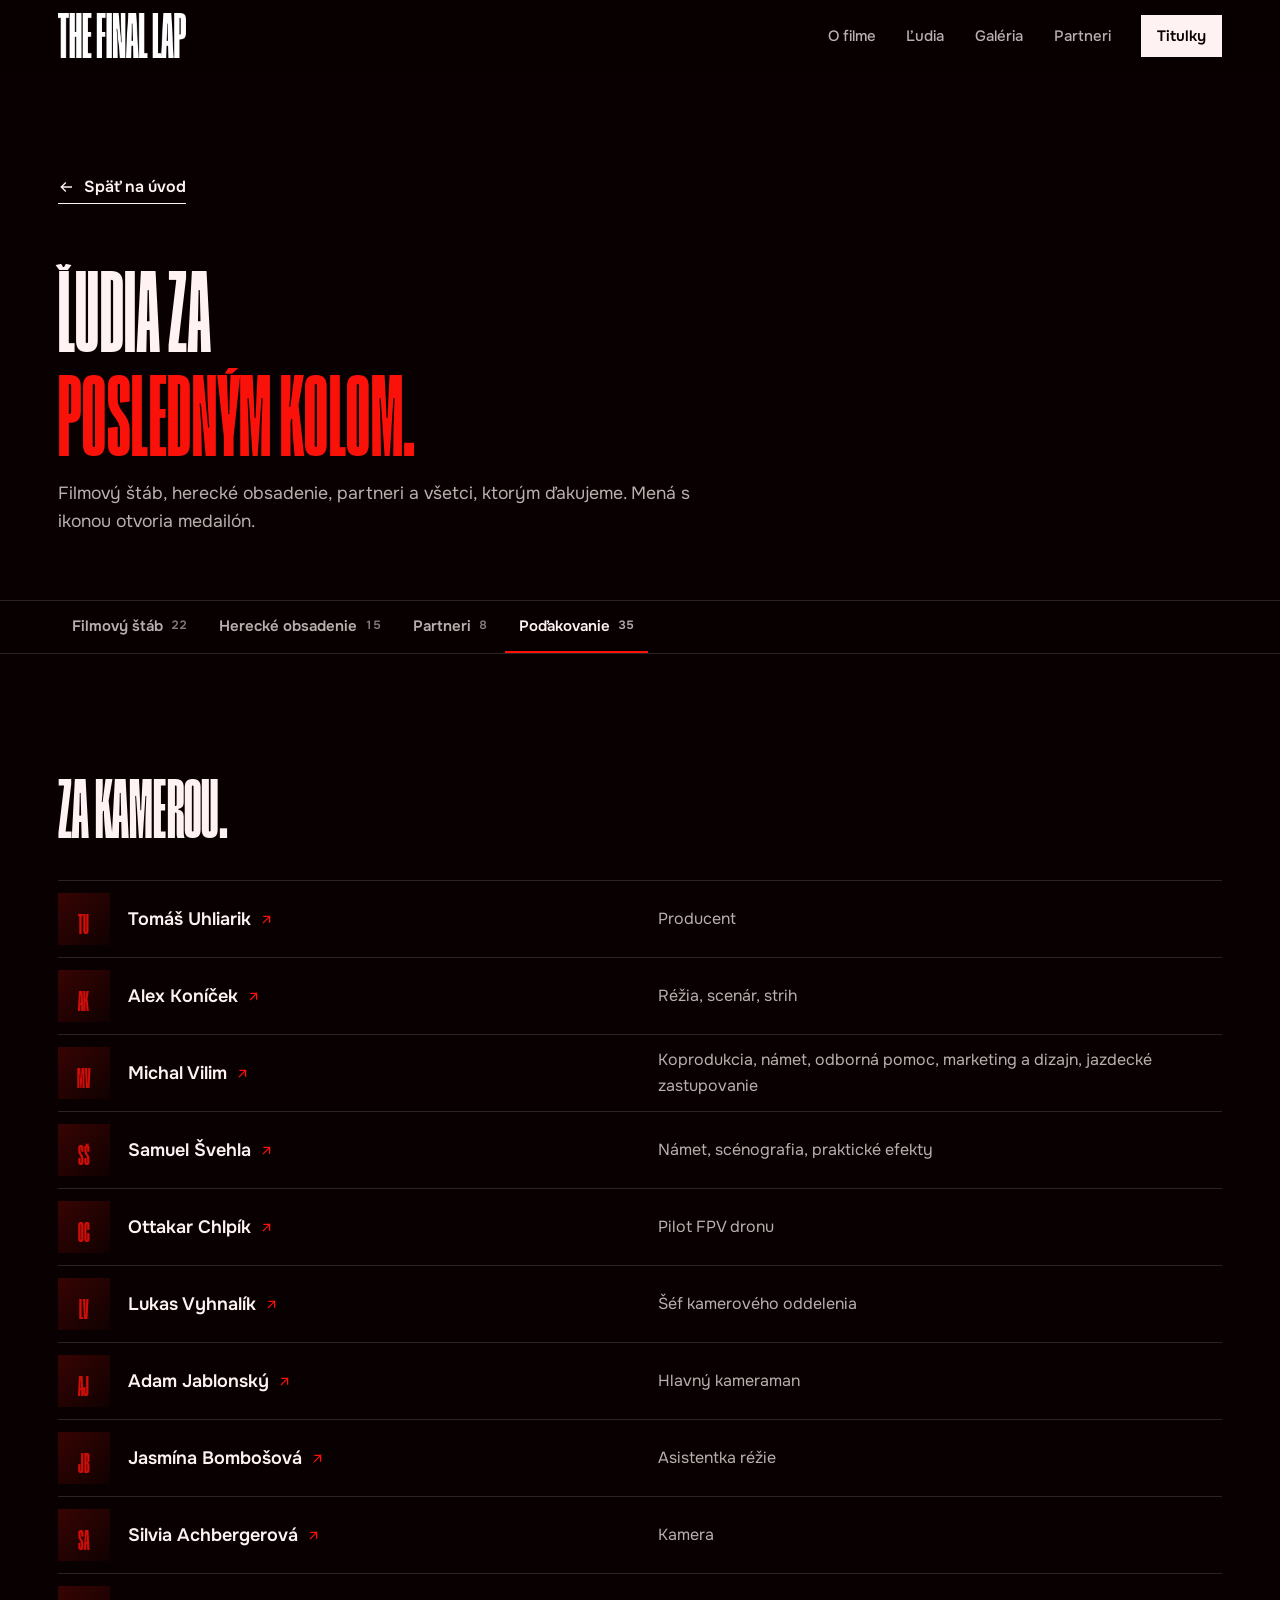
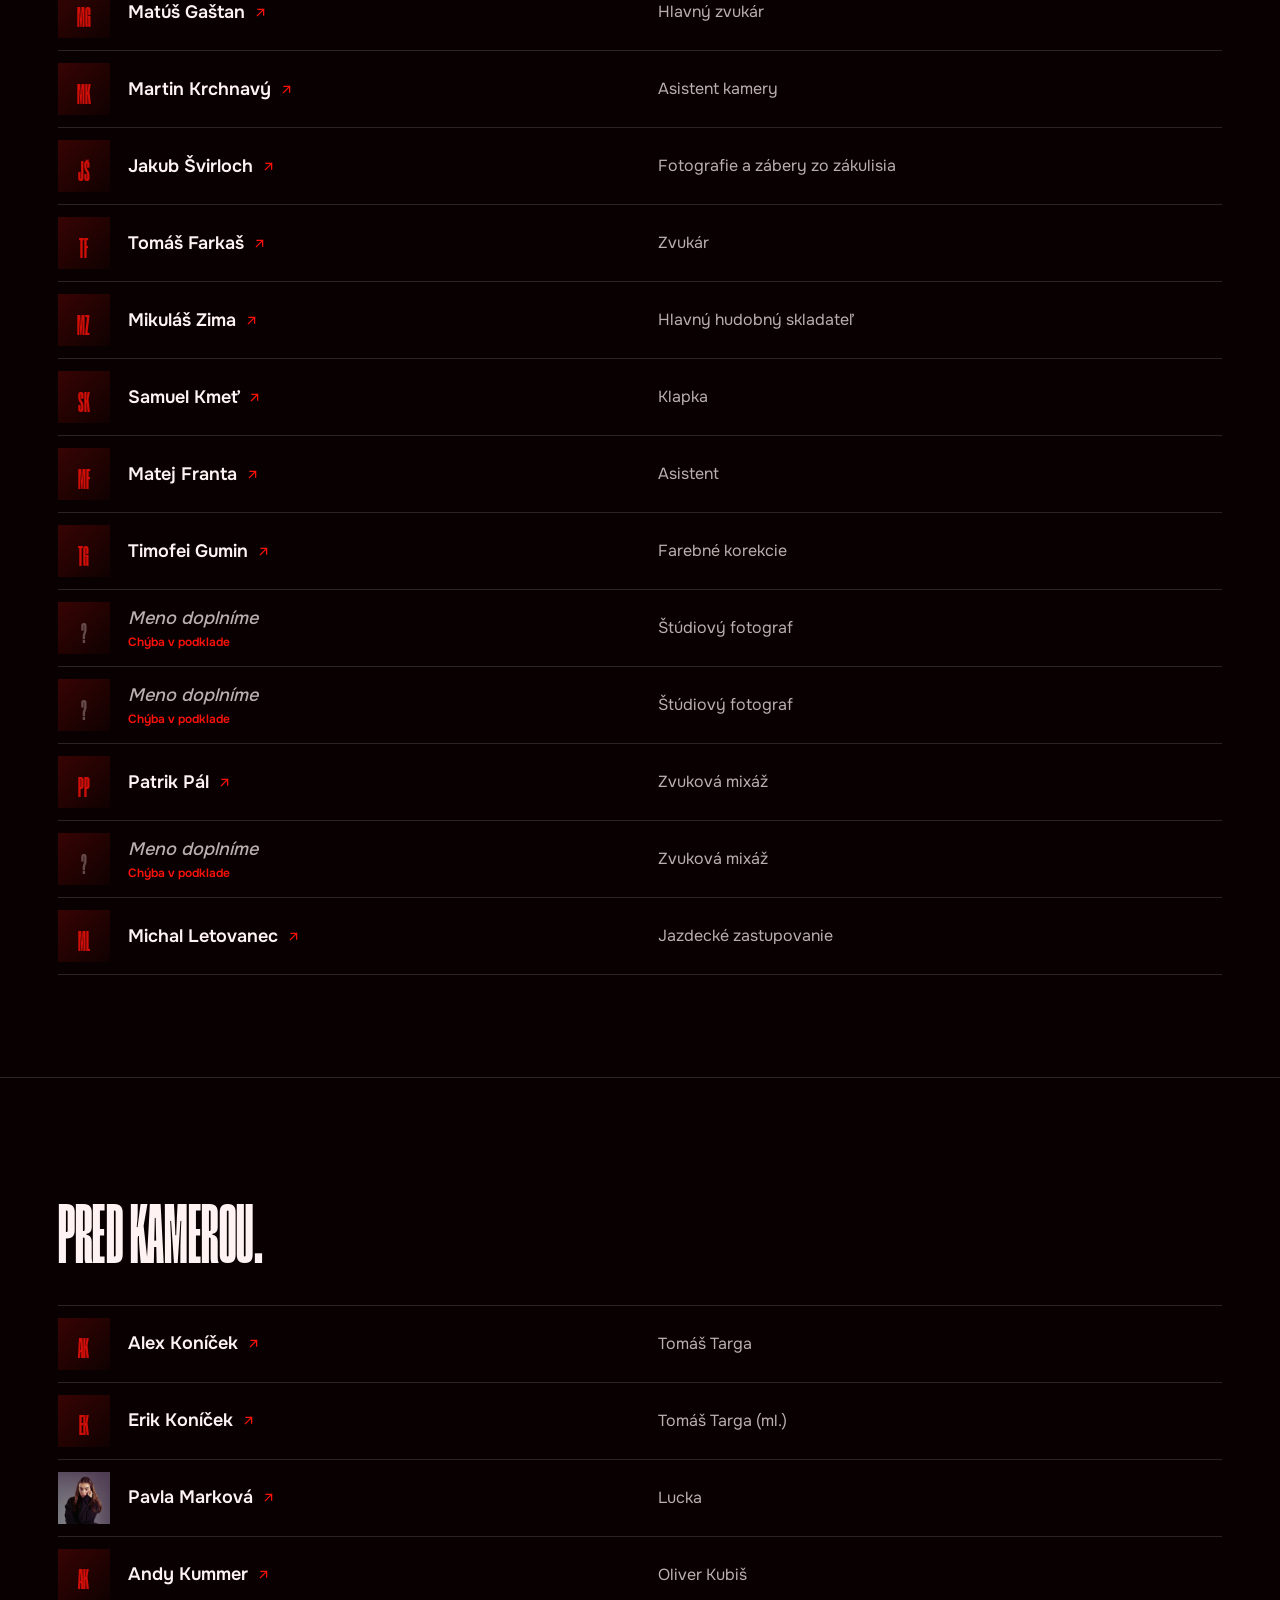
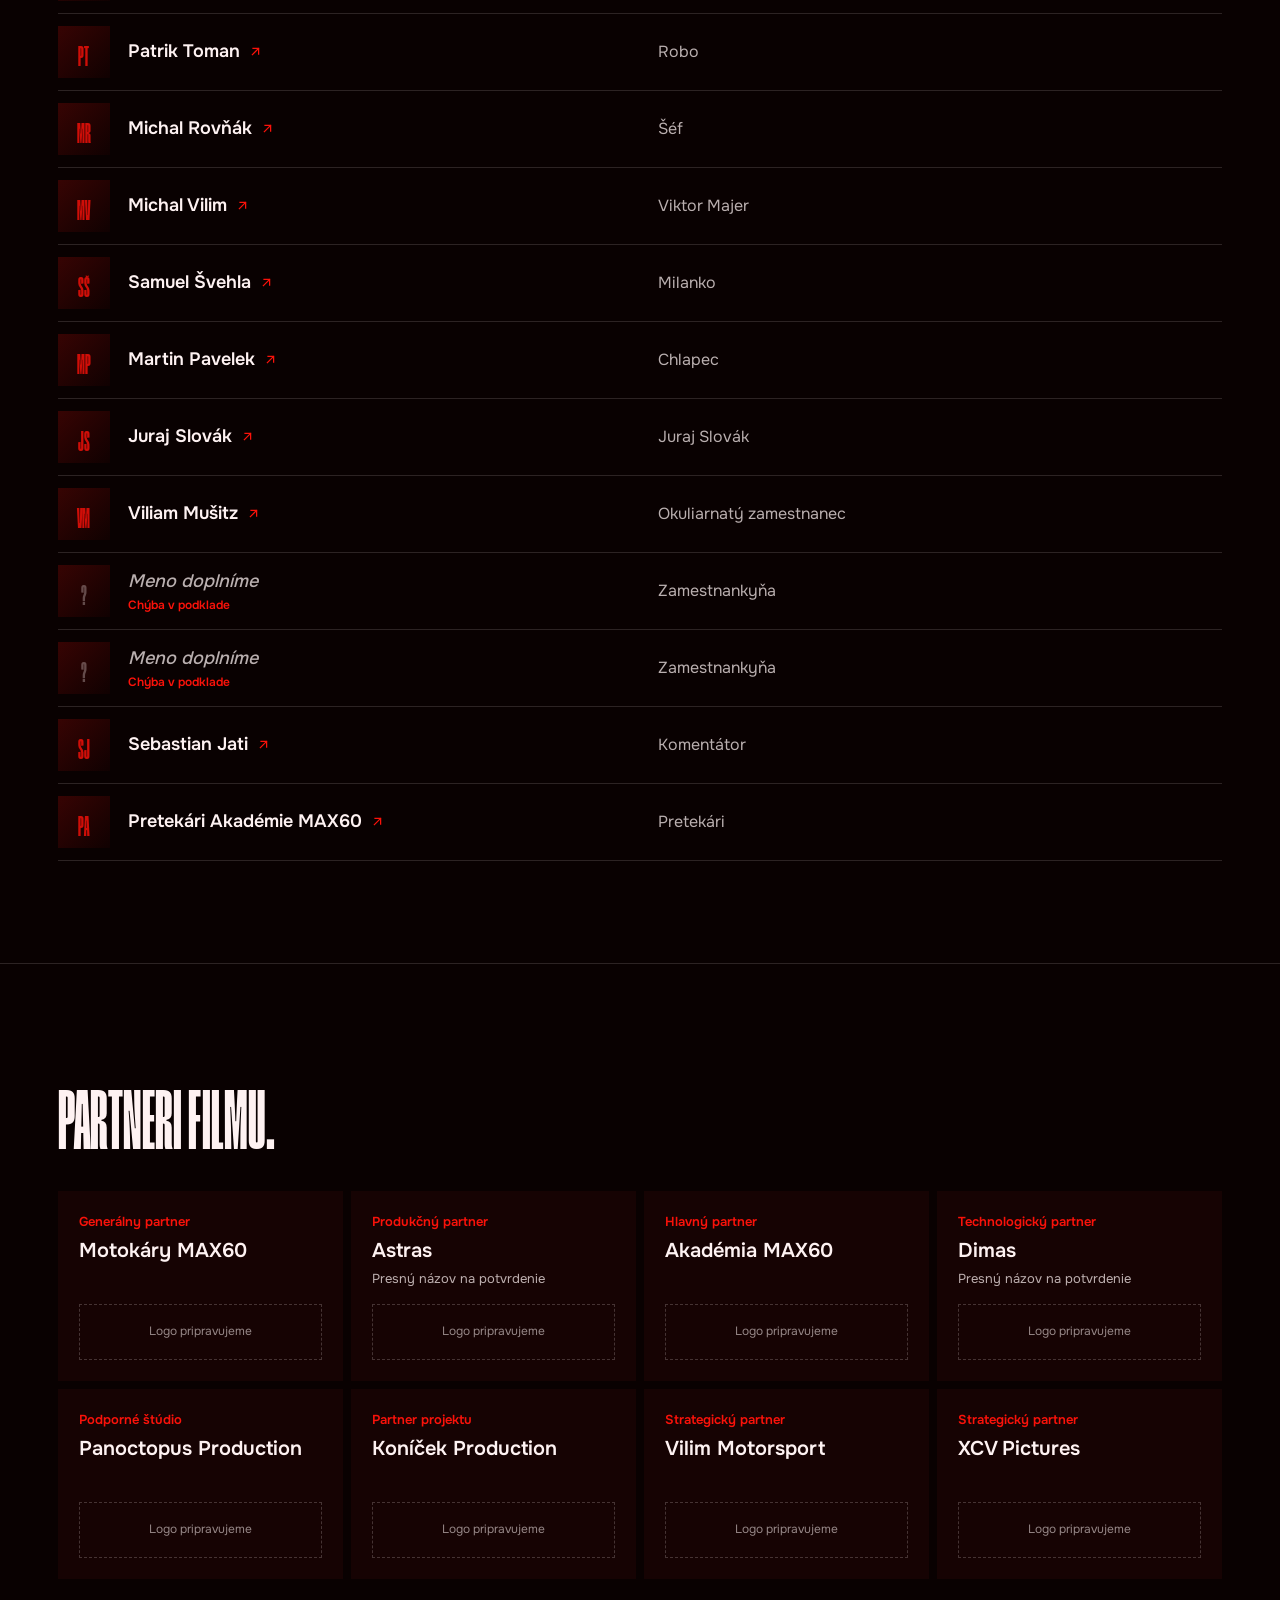
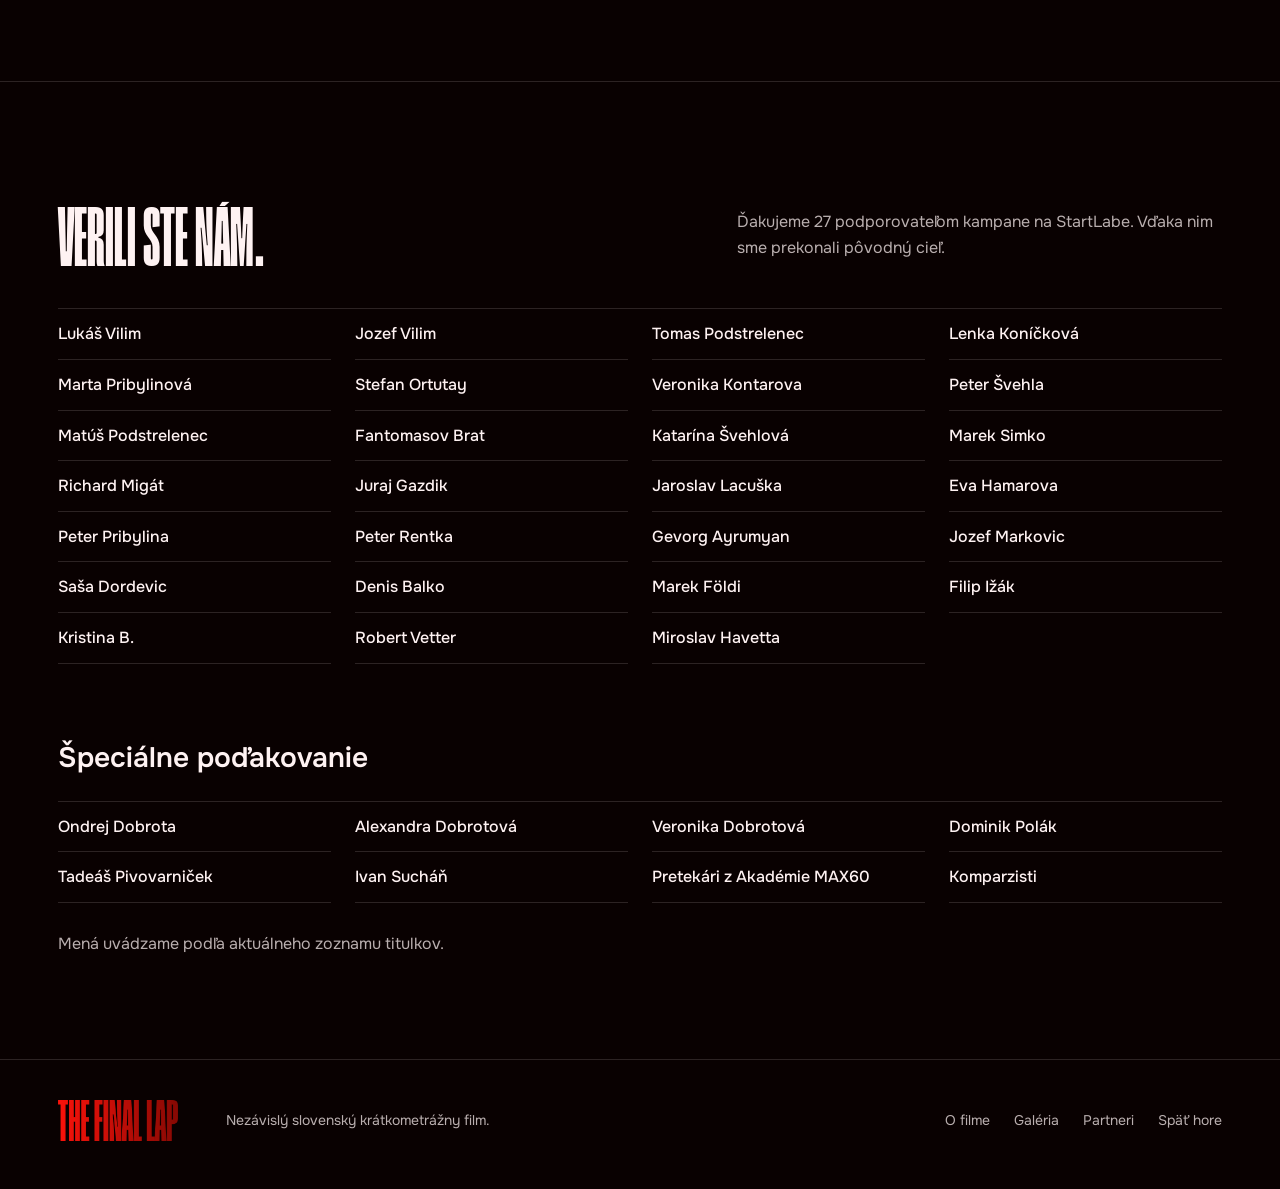
==== commit e0094e5c: "Logá ako WebP obrázky pre spoľahlivé zobrazenie na mobile" ====
--- a/titulky.html
+++ b/titulky.html
@@ -29,7 +29,7 @@
   <a class="skip-link" href="#obsah">Preskočiť na obsah</a>
 
   <header class="header">
-    <a class="brand" href="index.html" aria-label="The Final Lap — úvod"><img src="assets/logo.svg" alt="The Final Lap" width="1664" height="575"></a>
+    <a class="brand" href="index.html" aria-label="The Final Lap — úvod"><img src="assets/logo.webp" alt="The Final Lap" width="800" height="276"></a>
     <button class="menu-toggle" aria-expanded="false" aria-controls="navigation"><span>Menu</span><svg class="icon"><use href="#i-menu"/></svg></button>
     <nav class="nav" id="navigation" aria-label="Hlavná navigácia">
       <a href="index.html#o-filme">O filme</a>
@@ -173,7 +173,7 @@
   </main>
 
   <footer class="footer wrap">
-    <a href="index.html" aria-label="The Final Lap — úvod"><img src="assets/logo-red.svg" alt="The Final Lap" width="1664" height="575" loading="lazy"></a>
+    <a href="index.html" aria-label="The Final Lap — úvod"><img src="assets/logo-red.webp" alt="The Final Lap" width="800" height="276" loading="lazy"></a>
     <span>Nezávislý slovenský krátkometrážny film.</span>
     <nav aria-label="Odkazy v päte">
       <a href="index.html#o-filme">O filme</a>
--- a/styles.css
+++ b/styles.css
@@ -77,7 +77,7 @@
 
 /* 4 · KOMPONENTY */
 /* Tlačidlá */
-.btn { display: inline-flex; align-items: center; gap: 12px; min-height: 52px; padding: 0 22px; border: 1px solid transparent; font-weight: 600; font-size: 15px; transition: background-color .3s var(--ease), border-color .3s var(--ease), color .3s var(--ease), transform .3s var(--ease); }
+.btn { display: inline-flex; align-items: center; justify-content: center; gap: 12px; white-space: nowrap; min-height: 52px; padding: 0 22px; border: 1px solid transparent; font-weight: 600; font-size: 15px; transition: background-color .3s var(--ease), border-color .3s var(--ease), color .3s var(--ease), transform .3s var(--ease); }
 .btn .icon { transition: transform .35s var(--ease); }
 .btn:hover .icon { transform: translateX(4px); }
 .btn-red { background: var(--red-ui); color: var(--paper); }
@@ -150,7 +150,7 @@
 .hero-text strong { display: block; margin-bottom: 6px; color: var(--paper); font-weight: 600; }
 .hero-actions { display: flex; flex-wrap: wrap; gap: 12px; }
 .hero-photo { position: relative; overflow: hidden; min-height: 320px; background: var(--ink-2); }
-.hero-photo img { position: absolute; inset: 0; width: 100%; height: 100%; object-fit: cover; object-position: 55% 50%; filter: saturate(.92) contrast(1.06); animation: settle 1.6s var(--ease) both; }
+.hero-photo img { position: absolute; inset: 0; width: 100%; height: 100%; object-fit: cover; object-position: 92% 45%; filter: saturate(.92) contrast(1.06); animation: settle 1.6s var(--ease) both; }
 .hero-photo::after { content: ''; position: absolute; inset: 0; background: linear-gradient(to top, rgba(9, 1, 1, .55), transparent 40%); pointer-events: none; }
 .hero-photo figcaption { position: absolute; left: 20px; right: 20px; bottom: 18px; z-index: 1; display: flex; justify-content: space-between; gap: 16px; font-size: 13px; font-weight: 500; color: rgba(254, 242, 242, .85); }
 @media (min-width: 901px) and (max-height: 760px) {
@@ -355,16 +355,21 @@
   .footer nav { justify-content: flex-start; }
 }
 @media (max-width: 640px) {
-  .explore { grid-template-columns: 1fr; }
-  .explore a { grid-template-columns: 60px 1fr auto; }
-  .explore img { width: 60px; height: 60px; }
+  .h-lg { font-size: 4rem; }
+  .h-xl { font-size: 4.4rem; }
+  .explore { grid-template-columns: 1fr 1fr; }
+  .explore a { grid-template-columns: 1fr auto; align-items: end; gap: 8px; padding: 14px; min-height: 92px; }
+  .explore .thumb { display: none; }
+  .explore strong { font-size: 16px; }
+  .explore small { font-size: 13px; }
+  .partner .logo-slot { height: 44px; }
   .mosaic { grid-template-columns: repeat(2, 1fr); grid-auto-rows: 42vw; }
   .mosaic .big { grid-row: span 1; }
   .people { gap: var(--gap); }
   .person-info { padding: 14px 14px 16px; }
   .person-name { font-size: 17px; }
   .partners { grid-template-columns: 1fr 1fr; }
-  .partner { min-height: 170px; padding: 16px; }
+  .partner { min-height: 0; padding: 16px; }
   .partner strong { font-size: 17px; }
   .facts { grid-template-columns: 1fr 1fr; gap: 0 20px; }
   .funding { grid-template-columns: 1fr; }
@@ -377,8 +382,12 @@
   .tab { flex: 1; justify-content: center; padding: 0 10px; }
   .lightbox figcaption { flex-wrap: wrap; }
 }
+@media (max-width: 640px) {
+  .brand img { width: 112px; }
+  .hero-actions { flex-direction: column; }
+  .hero-actions .btn { width: 100%; }
+  .finale .actions .btn, .people-foot .btn, .support .btn { width: 100%; }
+}
 @media (max-width: 380px) {
   .partners { grid-template-columns: 1fr; }
-  .people { grid-template-columns: 1fr 1fr; }
-  .hero-actions .btn { flex: 1; justify-content: center; }
-}
+}
